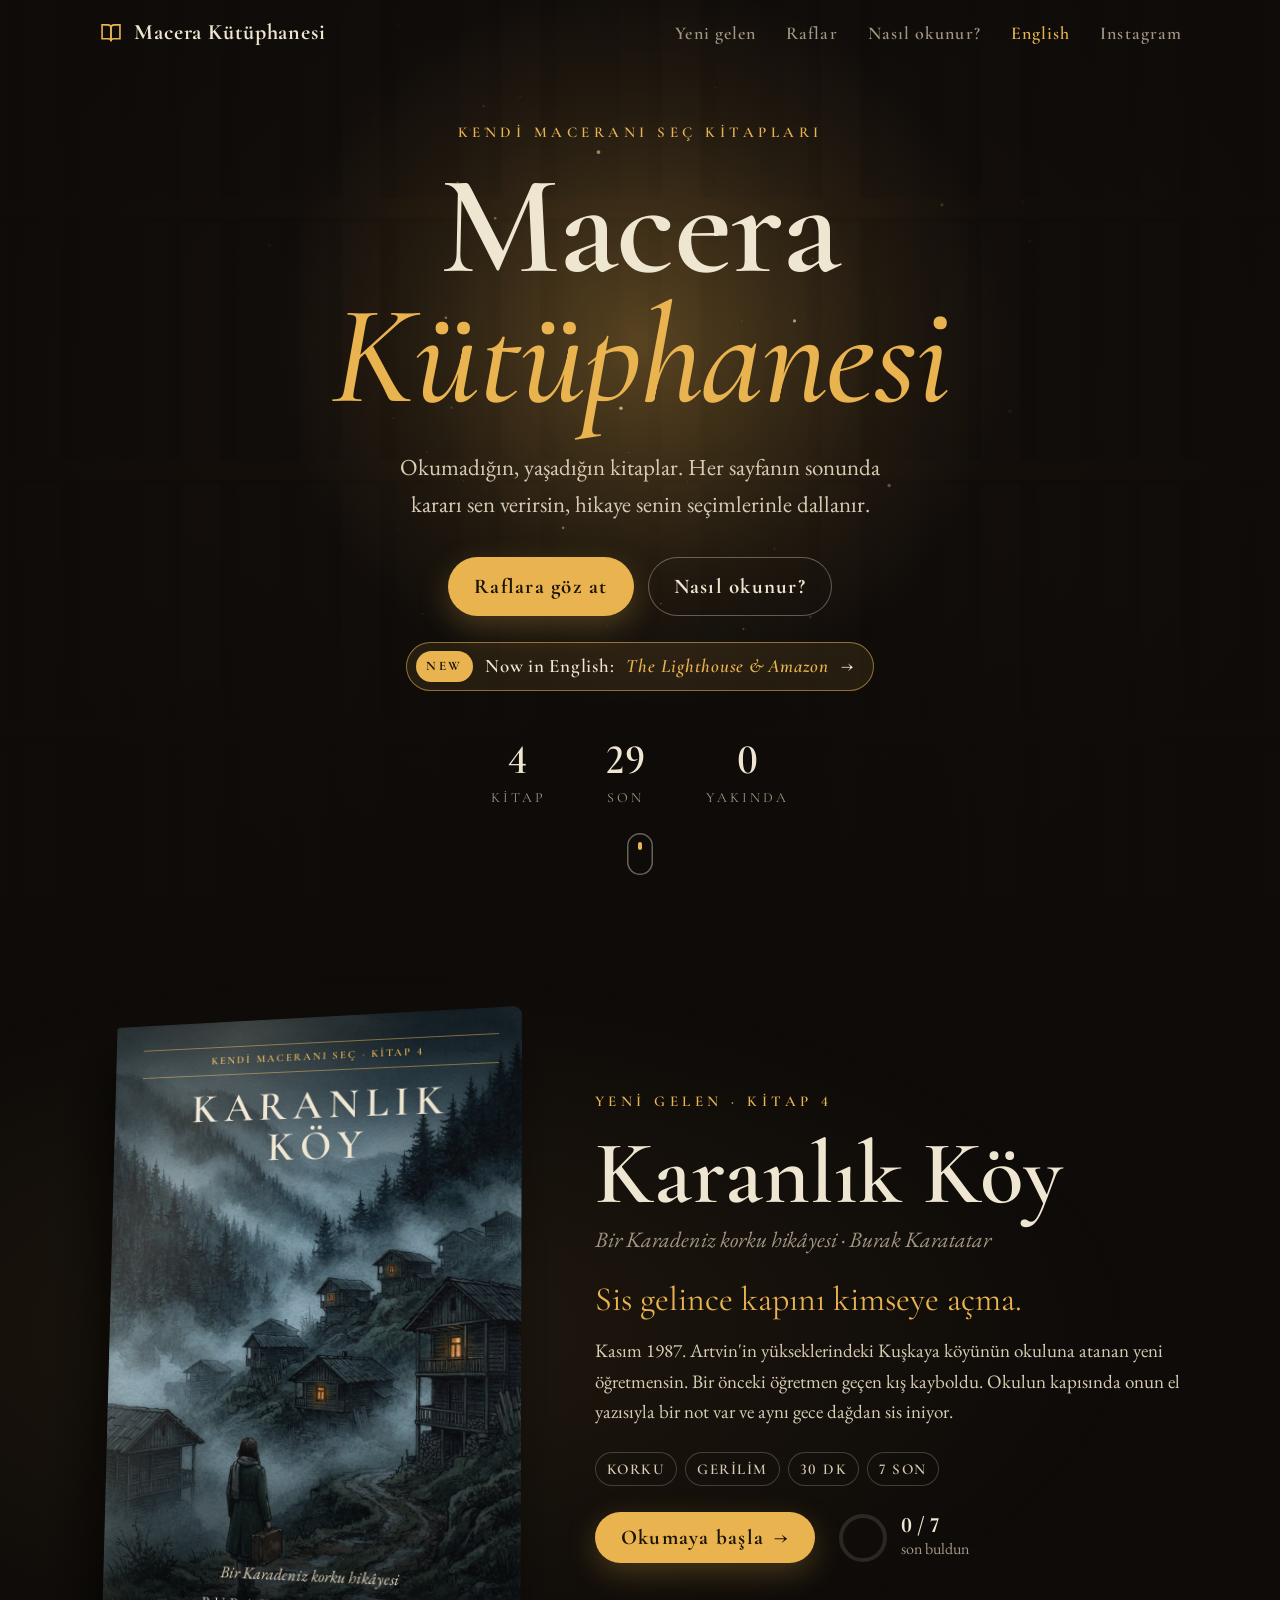
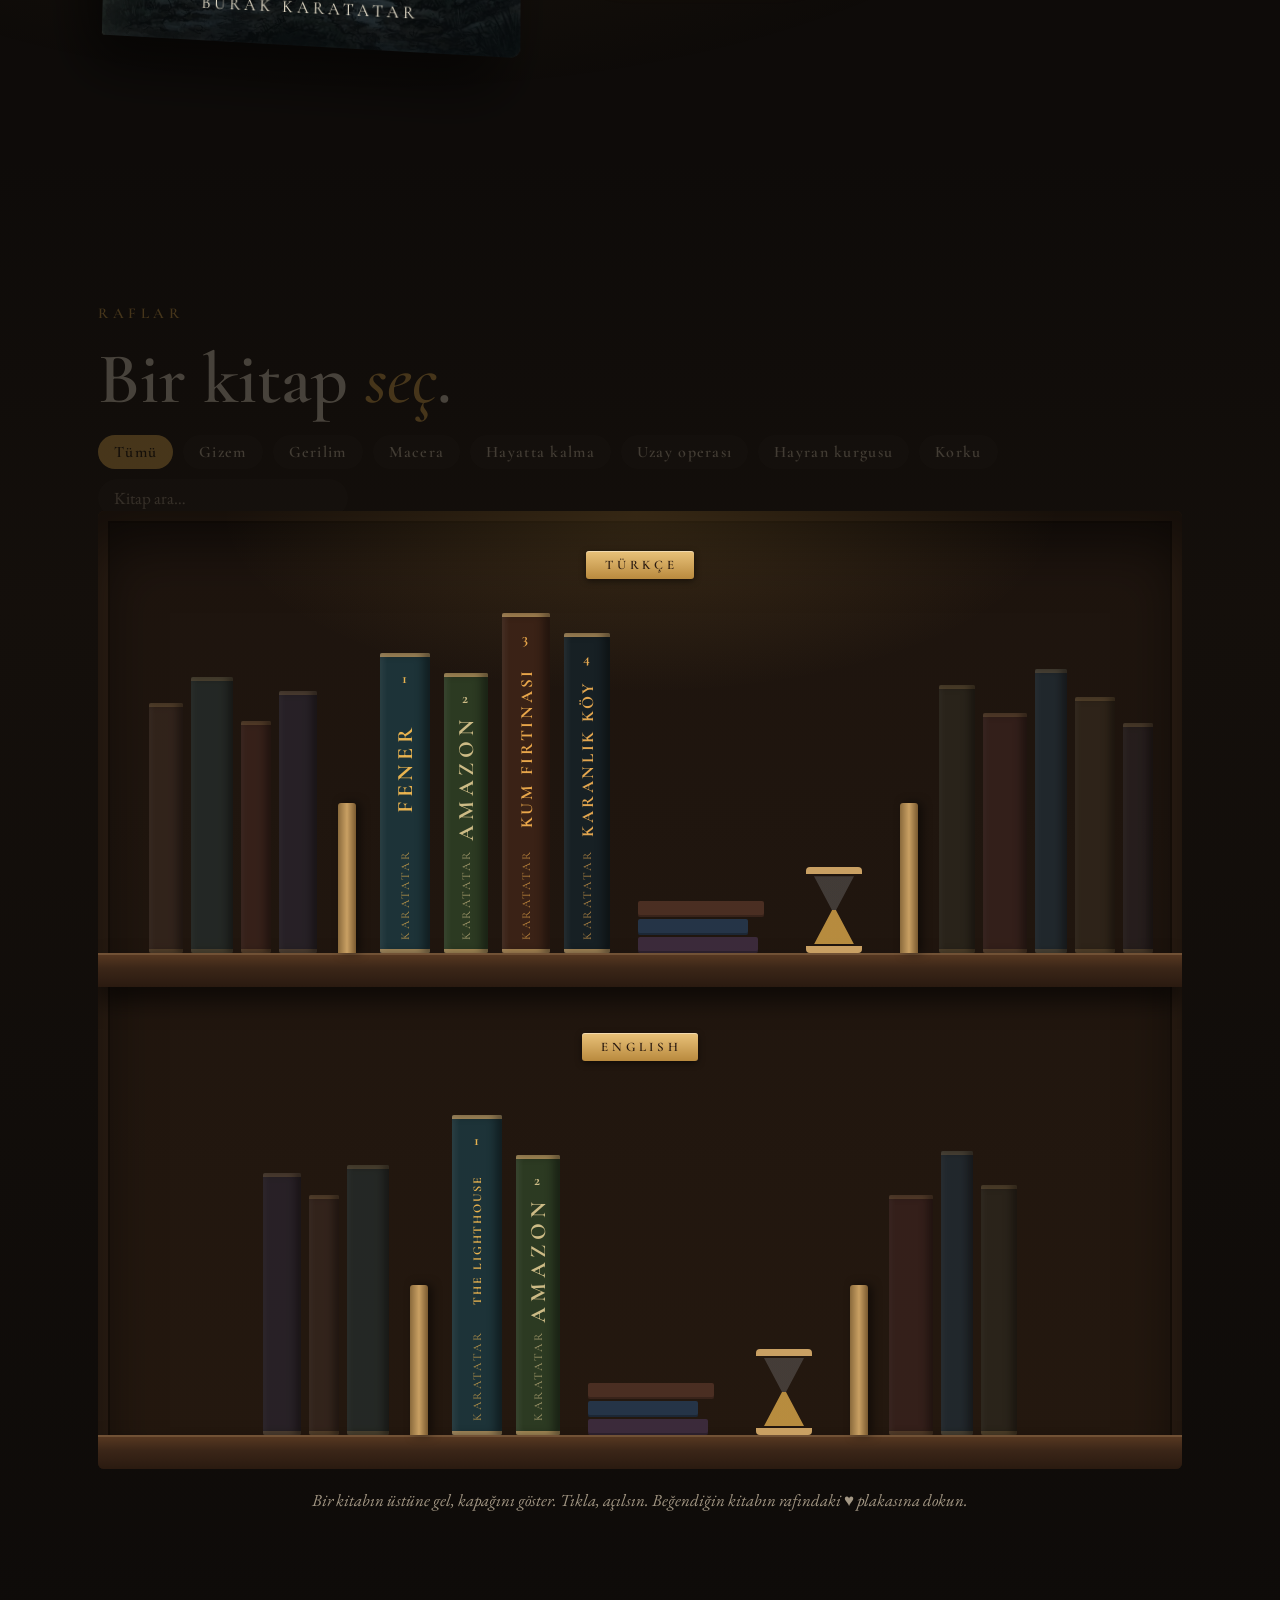
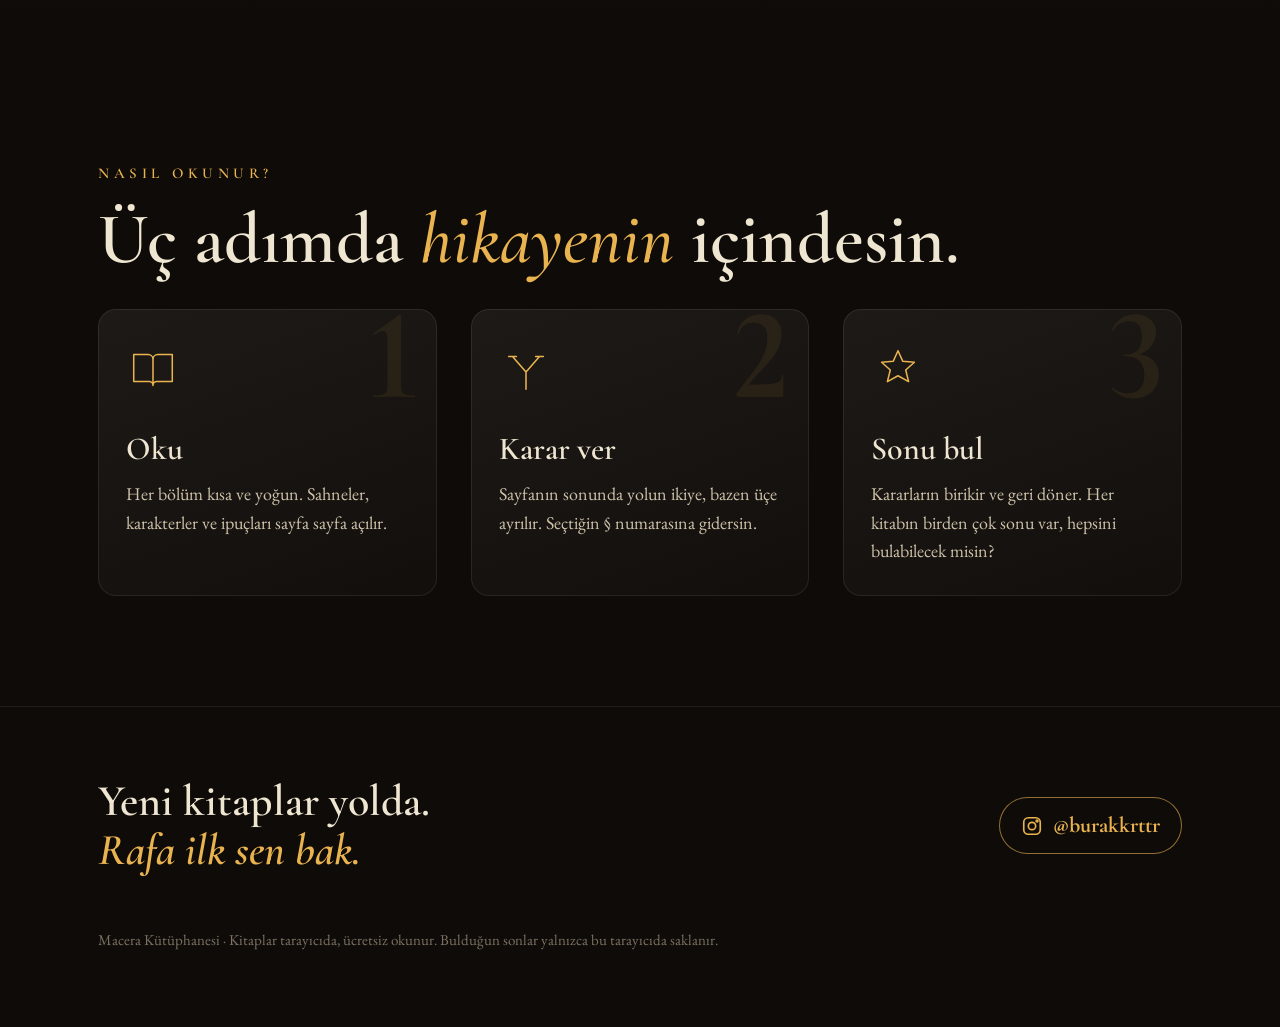
==== index.html @ 50ef6155 "Amazon İngilizce baskı rafta (amazon-en) Co-Authored-By: Claude Opus 5.5 <noreply@anthropic.com> Cla" ====
<!DOCTYPE html>
<html lang="tr">
<head>
<meta charset="utf-8">
<meta name="viewport" content="width=device-width, initial-scale=1">
<title>Macera Kütüphanesi</title>
<link rel="icon" href="favicon.svg" type="image/svg+xml">
<link rel="icon" href="favicon-32.png" sizes="32x32" type="image/png">
<link rel="apple-touch-icon" href="apple-touch-icon.png">
<meta name="description" content="Kendi Maceranı Seç kitapları: okumadığın, yaşadığın kitaplar. Her sayfada kararı sen verirsin.">
<meta property="og:title" content="Macera Kütüphanesi">
<meta property="og:description" content="Okumadığın, yaşadığın kitaplar. Her sayfada kararı sen verirsin.">
<meta property="og:image" content="kitaplar/fener/img/kapak.jpg">
<link rel="preconnect" href="https://fonts.googleapis.com">
<link rel="preconnect" href="https://fonts.gstatic.com" crossorigin>
<link href="https://fonts.googleapis.com/css2?family=Cormorant+Garamond:ital,wght@0,500;0,600;0,700;1,500&family=EB+Garamond:ital,wght@0,400;0,500;1,400&display=swap" rel="stylesheet">
<script src="katalog.js"></script>
<script src="begeni.js"></script>
<style>
/* Macera Kütüphanesi: gece, ahşap raflar, tek bir lamba ışığı.
   Düzen: tam ekran ışıklı giriş → yeni gelen vitrini → 3D kitap sırtlı raf → nasıl okunur → künye. */
:root {
  --night: #0e0b09;        /* oda */
  --wood: #3b2618;         /* raf ahşabı */
  --brass: #c9a063;        /* pirinç, ince ayrıntılar */
  --paper: #efe6d1;        /* kağıt, ana metin rengi */
  --lamp: #e9b34f;         /* lamba ışığı: tek vurgu */
  --mute: #a39784;         /* ikincil metin */
  --display: "Cormorant Garamond", "Iowan Old Style", Georgia, serif;
  --body: "EB Garamond", "Iowan Old Style", Georgia, serif;
  color-scheme: dark;
}
* { box-sizing: border-box; }
html { scroll-behavior: smooth; }
body { margin: 0; background: var(--night); color: var(--paper); font-family: var(--body); font-size: 19px; line-height: 1.6; overflow-x: hidden; font-variant-numeric: lining-nums; }
a { color: inherit; }
:focus-visible { outline: 2px solid var(--lamp); outline-offset: 4px; }
.wrap { max-width: 1180px; margin: 0 auto; padding: 0 clamp(18px, 4vw, 48px); }

/* üst menü */
.nav { position: fixed; top: 0; left: 0; right: 0; z-index: 20; transition: background .4s, backdrop-filter .4s; }
.nav.solid { background: rgba(14,11,9,0.78); backdrop-filter: blur(10px); }
.nav .wrap { display: flex; align-items: center; justify-content: space-between; height: 66px; gap: 16px; }
.logo { display: flex; align-items: center; gap: 10px; text-decoration: none; font-family: var(--display); font-weight: 700; font-size: 22px; letter-spacing: 0.04em; }
.logo svg { width: 26px; height: 26px; }
.nav ul { display: flex; gap: clamp(12px, 2.4vw, 30px); list-style: none; margin: 0; padding: 0; font-family: var(--display); font-weight: 600; font-size: 18px; letter-spacing: 0.06em; }
.nav ul a { text-decoration: none; color: var(--mute); transition: color .2s; }
.nav ul a:hover { color: var(--lamp); }

/* ---------- giriş: lamba ışığı ve toz ---------- */
.hero { position: relative; min-height: 100vh; display: grid; place-items: center; overflow: hidden; isolation: isolate; }
.hero .shelves {
  position: absolute; inset: -40px; z-index: -3; opacity: 0.55;
  background:
    repeating-linear-gradient(180deg, transparent 0 238px, #2a1a10 238px 258px, #160e08 258px 262px),
    repeating-linear-gradient(90deg, #1c1410 0 22px, #241912 22px 48px, #1a120d 48px 62px, #2b1d14 62px 100px, #181009 100px 118px, #20160f 118px 160px);
  filter: blur(1.2px);
}
.hero .light { position: absolute; inset: 0; z-index: -2; pointer-events: none;
  background: radial-gradient(520px circle at var(--lx, 50%) var(--ly, 40%), rgba(233,179,79,0.32), rgba(233,179,79,0.08) 45%, rgba(14,11,9,0) 70%),
              radial-gradient(ellipse at 50% 100%, rgba(14,11,9,1) 10%, rgba(14,11,9,0) 60%);
}
.hero .veil { position: absolute; inset: 0; z-index: -2; background: radial-gradient(ellipse at 50% 45%, rgba(14,11,9,0.2), rgba(14,11,9,0.92) 75%); }
#dust { position: absolute; inset: 0; z-index: -1; width: 100%; height: 100%; pointer-events: none; }
.hero-inner { text-align: center; padding: 120px 20px 90px; max-width: 900px; }
.kicker { font-family: var(--display); font-weight: 600; letter-spacing: 0.3em; text-transform: uppercase; font-size: 15px; color: var(--lamp); margin: 0 0 18px; }
.title { font-family: var(--display); font-weight: 600; font-size: clamp(58px, 11vw, 150px); line-height: 0.92; margin: 0; letter-spacing: -0.01em; text-wrap: balance; }
.title .ln { display: block; }
.title .ln:last-child { font-style: italic; font-weight: 500; color: var(--lamp); }
.title .ch { display: inline-block; animation: rise .9s cubic-bezier(.2,.7,.2,1) both; animation-delay: calc(var(--i) * 35ms + 150ms); }
@keyframes rise { from { opacity: 0; transform: translateY(0.5em) rotate(4deg); filter: blur(6px); } to { opacity: 1; transform: none; filter: none; } }
.lede { font-size: clamp(19px, 2vw, 23px); color: #d8ccb4; max-width: 34em; margin: 28px auto 0; text-wrap: balance; animation: fadeup 1s .9s both; }
.hero-cta { margin-top: 34px; display: flex; gap: 14px; justify-content: center; flex-wrap: wrap; animation: fadeup 1s 1.1s both; }
@keyframes fadeup { from { opacity: 0; transform: translateY(14px); } to { opacity: 1; transform: none; } }
.btn { display: inline-flex; align-items: center; gap: 10px; text-decoration: none; cursor: pointer; border: 0;
  font-family: var(--display); font-weight: 700; font-size: 21px; letter-spacing: 0.06em; padding: 13px 26px; border-radius: 999px;
  background: var(--lamp); color: #1c1407; box-shadow: 0 10px 30px rgba(233,179,79,0.25); transition: transform .2s, box-shadow .2s, background .2s; }
.btn:hover { transform: translateY(-2px); box-shadow: 0 16px 40px rgba(233,179,79,0.35); background: #f2c463; }
.btn.ghost { background: transparent; color: var(--paper); box-shadow: inset 0 0 0 1px rgba(239,230,209,0.35); }
.btn.ghost:hover { box-shadow: inset 0 0 0 1px var(--lamp); color: var(--lamp); }
.stats { display: flex; justify-content: center; gap: clamp(20px, 5vw, 60px); margin-top: 48px; animation: fadeup 1s 1.3s both; }
.stats div { font-family: var(--display); text-align: center; }
.stats b { display: block; font-size: 42px; font-weight: 600; line-height: 1; color: var(--paper); }
.stats span { font-size: 14px; letter-spacing: 0.22em; text-transform: uppercase; color: var(--mute); }
.cue { position: absolute; bottom: 26px; left: 50%; transform: translateX(-50%); width: 26px; height: 42px; border-radius: 14px; box-shadow: inset 0 0 0 1.5px rgba(239,230,209,0.4); }
.cue::after { content: ""; position: absolute; left: 50%; top: 9px; width: 4px; height: 8px; margin-left: -2px; border-radius: 2px; background: var(--lamp); animation: cue 1.8s infinite; }
@keyframes cue { 0% { transform: translateY(0); opacity: 1; } 70% { transform: translateY(14px); opacity: 0; } 100% { opacity: 0; } }

/* bölüm başlıkları */
section { position: relative; }
.sec-head { display: flex; align-items: end; justify-content: space-between; gap: 20px; flex-wrap: wrap; margin-bottom: 34px; }
.sec-head h2 { font-family: var(--display); font-weight: 600; font-size: clamp(40px, 6vw, 72px); line-height: 1; margin: 6px 0 0; }
.sec-head h2 em { color: var(--lamp); font-weight: 500; }
.reveal { transition: transform 1s cubic-bezier(.2,.7,.2,1), opacity 1s; }
.reveal.pre { transform: translateY(40px); opacity: 0.25; }

/* ---------- vitrin ---------- */
.featured { padding: 110px 0 120px; background: radial-gradient(ellipse at 30% 50%, rgba(233,179,79,0.08), transparent 60%); }
.feat { display: grid; grid-template-columns: minmax(260px, 420px) 1fr; gap: clamp(30px, 6vw, 80px); align-items: center; }
.tilt { perspective: 1200px; }
.tilt .cv { position: relative; aspect-ratio: 2 / 3; border-radius: 4px 10px 10px 4px; overflow: hidden; cursor: pointer;
  transform: rotateY(var(--ry, -12deg)) rotateX(var(--rx, 4deg)); transition: transform .5s cubic-bezier(.2,.7,.2,1);
  box-shadow: -18px 30px 60px rgba(0,0,0,0.65), inset 8px 0 0 rgba(0,0,0,0.3), inset 11px 0 0 rgba(255,255,255,0.06); }
.tilt .cv img { width: 100%; height: 100%; object-fit: cover; display: block; }
.tilt .cv .shine { position: absolute; inset: 0; background: linear-gradient(115deg, rgba(255,255,255,0) 30%, rgba(255,240,210,0.18) 48%, rgba(255,255,255,0) 62%); background-size: 250% 100%; background-position: var(--sx, 80%) 0; mix-blend-mode: screen; }
.cv-text { position: absolute; inset: 0; display: flex; flex-direction: column; justify-content: space-between; padding: 26px 22px 24px 30px; container-type: inline-size;
  background: linear-gradient(rgba(6,10,12,0.72) 0%, rgba(6,10,12,0) 36%, rgba(6,10,12,0) 64%, rgba(6,10,12,0.82) 100%); text-align: center; }
.cv-text .band { font-family: var(--display); font-weight: 600; text-transform: uppercase; letter-spacing: 0.18em; font-size: clamp(9px, 3cqi, 13px); color: var(--lamp); border-top: 1px solid rgba(233,179,79,0.5); border-bottom: 1px solid rgba(233,179,79,0.5); padding: 5px 0; white-space: nowrap; }
.cv-text .t { font-family: var(--display); font-weight: 600; font-size: clamp(40px, 19cqi, 84px); letter-spacing: 0.16em; padding-left: 0.16em; line-height: 1; margin-top: 14px; text-shadow: 0 2px 20px rgba(0,0,0,0.6); }
.cv-text .a { font-family: var(--display); letter-spacing: 0.24em; text-transform: uppercase; font-size: clamp(12px, 4.6cqi, 19px); white-space: nowrap; }
.cv-text .s { font-style: italic; font-size: clamp(13px, 4.4cqi, 18px); color: #e4d8bd; margin-bottom: 4px; }
.feat h3 { font-family: var(--display); font-weight: 600; font-size: clamp(52px, 7vw, 92px); line-height: 0.95; margin: 8px 0 6px; }
.feat .sub { font-style: italic; color: var(--mute); font-size: 22px; margin: 0 0 22px; }
.feat .slogan { font-family: var(--display); font-size: clamp(26px, 2.8vw, 34px); line-height: 1.2; color: var(--lamp); margin: 0 0 16px; text-wrap: balance; }
.feat .desc { color: #d8ccb4; max-width: 36em; margin: 0 0 24px; }
.chips { display: flex; flex-wrap: wrap; gap: 8px; margin-bottom: 26px; }
.chip { font-family: var(--display); font-weight: 600; font-size: 15px; letter-spacing: 0.1em; text-transform: uppercase; padding: 5px 12px; border-radius: 999px; box-shadow: inset 0 0 0 1px rgba(239,230,209,0.22); color: #d8ccb4; }
.feat-actions { display: flex; align-items: center; gap: 22px; flex-wrap: wrap; }
.ring { display: flex; align-items: center; gap: 12px; font-size: 16px; color: var(--mute); }
.ring svg { width: 52px; height: 52px; transform: rotate(-90deg); }
.ring circle { fill: none; stroke-width: 4; }
.ring .bg { stroke: rgba(239,230,209,0.12); }
.ring .fg { stroke: var(--lamp); stroke-linecap: round; transition: stroke-dashoffset 1.4s cubic-bezier(.2,.7,.2,1); }
.ring b { font-family: var(--display); font-size: 22px; color: var(--paper); display: block; line-height: 1; }

/* ---------- raf ---------- */
.library { padding: 100px 0 120px; background: linear-gradient(#0e0b09, #140f0b 30%, #0e0b09); }
.tools { display: flex; gap: 10px; flex-wrap: wrap; align-items: center; }
.filter { font-family: var(--display); font-weight: 600; font-size: 16px; letter-spacing: 0.08em; padding: 7px 16px; border-radius: 999px; border: 0; cursor: pointer;
  background: rgba(239,230,209,0.06); color: #d8ccb4; transition: background .2s, color .2s; }
.filter[aria-pressed="true"] { background: var(--lamp); color: #1c1407; }
.search { font-family: var(--body); font-size: 17px; padding: 8px 16px; border-radius: 999px; border: 0; background: rgba(239,230,209,0.06); color: var(--paper); min-width: 200px; }
.search::placeholder { color: var(--mute); }
.case { position: relative; border-radius: 6px; padding: 40px 30px 0; background: linear-gradient(180deg, #1d140e, #24180f); box-shadow: inset 0 30px 60px rgba(0,0,0,0.6), inset 0 0 0 10px #2f2015, inset 0 0 0 12px #1a110a; overflow-x: auto; overflow-y: hidden; }
.case::before { content: ""; position: absolute; inset: 0; pointer-events: none; background: radial-gradient(600px 260px at 50% 0%, rgba(233,179,79,0.14), transparent 70%); }
.row { display: flex; align-items: flex-end; justify-content: center; gap: 6px; min-height: 360px; padding: 0 20px; perspective: 1400px; position: relative; z-index: 1; width: max-content; min-width: 100%; }
.shelf-label { position: relative; z-index: 2; width: max-content; margin: 0 auto 14px; font-family: var(--display); font-weight: 600; font-size: 13px; letter-spacing: 0.3em; text-transform: uppercase; color: #2a1a10; background: linear-gradient(#e9c27a, #b98a3e); padding: 4px 16px 3px 19px; border-radius: 3px; box-shadow: 0 2px 6px rgba(0,0,0,0.5), inset 0 1px 0 rgba(255,255,255,0.4); }
#shelf-en { padding-top: 46px; scroll-margin-top: 90px; }
#nav-en { color: var(--lamp); }
.en-pill { display: inline-flex; align-items: center; gap: 12px; margin-top: 26px; padding: 9px 20px 9px 10px; border-radius: 40px; text-decoration: none;
  color: var(--paper); font-family: var(--display); font-weight: 600; font-size: 19px; letter-spacing: 0.04em;
  background: rgba(233,179,79,0.10); box-shadow: inset 0 0 0 1px rgba(233,179,79,0.55); transition: background .2s, transform .2s; }
.en-pill:hover { background: rgba(233,179,79,0.2); transform: translateY(-2px); }
.en-pill b { font-size: 13px; letter-spacing: 0.2em; background: var(--lamp); color: #1a1209; padding: 5px 10px; border-radius: 30px; }
.en-pill i { font-style: italic; color: var(--lamp); }
.plank { height: 34px; margin: 0 -30px; position: relative; z-index: 0; background: linear-gradient(#5a3a22, #3b2618 45%, #2a1a10); box-shadow: 0 14px 24px rgba(0,0,0,0.6), inset 0 2px 0 rgba(255,220,170,0.15); }
.bookend { width: 18px; height: 150px; align-self: flex-end; margin: 0 14px; border-radius: 3px 3px 0 0; background: linear-gradient(90deg, #8a6a3c, #c9a063 50%, #7a5a30); box-shadow: 4px 0 10px rgba(0,0,0,0.5); }
.deco { align-self: flex-end; margin: 0 18px; }
.deco.glass { width: 56px; height: 86px; position: relative; }
.deco.glass::before { content: ""; position: absolute; inset: 0; border-radius: 4px; background: linear-gradient(#c9a063 0 7px, transparent 7px calc(100% - 7px), #c9a063 calc(100% - 7px)); }
.deco.glass::after { content: ""; position: absolute; left: 8px; right: 8px; top: 9px; bottom: 9px; clip-path: polygon(0 0, 100% 0, 55% 50%, 100% 100%, 0 100%, 45% 50%); background: linear-gradient(rgba(220,230,240,0.18) 0 50%, rgba(233,179,79,0.75) 50%); animation: sand 6s linear infinite; }
@keyframes sand { to { filter: hue-rotate(10deg); } }
.deco.stack { display: flex; flex-direction: column-reverse; gap: 2px; }
.deco.stack i { display: block; height: 16px; border-radius: 2px; box-shadow: inset 0 -2px 0 rgba(0,0,0,0.25); }

.bk { position: relative; flex: none; cursor: pointer; transform-style: preserve-3d; transition: transform .6s cubic-bezier(.2,.7,.2,1); border: 0; padding: 0; background: none; margin: 0 4px; }
.bk .face { position: absolute; top: 0; left: 0; backface-visibility: hidden; }
.bk .spine { width: 100%; height: 100%; border-radius: 2px; display: flex; flex-direction: column; align-items: center; justify-content: space-between; padding: 16px 0 14px;
  box-shadow: inset 3px 0 6px rgba(255,255,255,0.08), inset -6px 0 10px rgba(0,0,0,0.45), inset 0 22px 0 -18px rgba(201,160,99,0.8), inset 0 -22px 0 -18px rgba(201,160,99,0.8); }
.bk .spine .st { writing-mode: vertical-rl; transform: rotate(180deg); font-family: var(--display); font-weight: 700; letter-spacing: 0.22em; text-transform: uppercase; font-size: 22px; white-space: nowrap; }
.bk .spine .sn { font-family: var(--display); font-weight: 700; font-size: 15px; letter-spacing: 0.1em; }
.bk .spine .sa { writing-mode: vertical-rl; transform: rotate(180deg); font-family: var(--display); font-size: 12px; letter-spacing: 0.2em; text-transform: uppercase; opacity: 0.75; }
.bk .cover { border-radius: 2px 6px 6px 2px; overflow: hidden; background-size: cover; background-position: center; }
.bk .pages { background: repeating-linear-gradient(90deg, #e9dfc7 0 1px, #cdbf9e 1px 2px); }
.bk:hover, .bk:focus-visible, .bk.peek { transform: translateZ(40px) translateY(-12px) rotateY(-70deg); outline: none; z-index: 5; }
.bk:focus-visible .spine { box-shadow: 0 0 0 3px var(--lamp); }
.bk .tag { position: absolute; left: 50%; bottom: calc(100% + 12px); transform: translateX(-50%) translateZ(1px); white-space: nowrap; font-family: var(--display); font-weight: 600; font-size: 15px; letter-spacing: 0.08em;
  padding: 4px 12px; border-radius: 999px; background: var(--lamp); color: #1c1407; opacity: 0; transition: opacity .3s; pointer-events: none; }

.bk.soon .spine::after { content: ""; position: absolute; left: -4px; right: -4px; top: 48%; height: 7px; background: linear-gradient(#b89a62, #8d7343); box-shadow: 0 2px 4px rgba(0,0,0,0.4); }
.bk.soon .cover { filter: grayscale(0.6) brightness(0.55); display: grid; place-items: center; }
.bk.soon .cover span { font-family: var(--display); font-weight: 700; font-size: 26px; letter-spacing: 0.2em; color: #e7dcc0; text-transform: uppercase; transform: rotate(-8deg); border: 2px solid #e7dcc0; padding: 6px 14px; }
.slot { position: relative; flex: none; display: flex; align-items: flex-end; }
.slot.hidden { display: none; }
.slot .tag { position: absolute; left: 50%; bottom: calc(100% + 14px); transform: translateX(-50%) translateY(6px); white-space: nowrap; font-family: var(--display); font-weight: 600; font-size: 15px; letter-spacing: 0.08em;
  padding: 4px 12px; border-radius: 999px; background: var(--lamp); color: #1c1407; opacity: 0; transition: opacity .3s, transform .3s; pointer-events: none; z-index: 6; }
.slot:has(.soon) .tag { background: #3a3a2c; color: #e7dcc0; }
.slot:hover .tag, .slot:has(.bk:focus-visible) .tag, .slot:has(.peek) .tag { opacity: 1; transform: translateX(-50%); }
.bk .cover .ct { position: absolute; left: 0; right: 0; top: 18px; text-align: center; font-family: var(--display); font-weight: 600; font-size: 34px; letter-spacing: 0.16em; padding-left: 0.16em; color: #f3e9d2; text-shadow: 0 2px 14px rgba(0,0,0,0.7); }
.slot .plate { position: absolute; left: 50%; top: calc(100% + 3px); transform: translateX(-50%); z-index: 3; }
.slot .plate .like { --c: #2a1a0e; gap: 6px; padding: 4px 10px 4px 8px; font-size: 15px; color: #2a1a0e; border-radius: 3px;
  background: linear-gradient(#e2c48a, #b98f50 60%, #9c7438); box-shadow: 0 2px 4px rgba(0,0,0,0.5), inset 0 1px 0 rgba(255,245,220,0.6); white-space: nowrap; }
.slot .plate .like:hover { box-shadow: 0 3px 8px rgba(0,0,0,0.55), inset 0 1px 0 rgba(255,245,220,0.6), 0 0 0 2px rgba(233,179,79,0.6); }
.slot .plate .like svg { width: 16px; height: 16px; stroke-width: 2.2; }
.slot .plate .like .l { display: none; }
.slot .plate .like.on { background: linear-gradient(#f0d49a, #c99a55 60%, #a97d3e); }
.slot .plate .like.on svg { fill: #8d2a1a; stroke: #8d2a1a; }
.slot .plate .like .burst { left: 16px; }
.old { flex: none; align-self: flex-end; border-radius: 2px; opacity: 0.7; margin: 0 1px;
  box-shadow: inset 3px 0 5px rgba(255,255,255,0.05), inset -5px 0 8px rgba(0,0,0,0.5), inset 0 26px 0 -22px rgba(201,160,99,0.35), inset 0 -26px 0 -22px rgba(201,160,99,0.35); }
.bk.wiggle { animation: wiggle .5s; }
@keyframes wiggle { 25% { transform: rotate(-3deg); } 75% { transform: rotate(3deg); } }
.shelf-note { color: var(--mute); font-style: italic; margin-top: 18px; text-align: center; font-size: 17px; }
.empty-msg { color: var(--mute); font-style: italic; align-self: center; padding: 0 30px; }

/* ---------- nasıl okunur ---------- */
.how { padding: 110px 0; }
.steps { display: grid; grid-template-columns: repeat(3, 1fr); gap: clamp(18px, 3vw, 34px); counter-reset: s; }
.step { position: relative; padding: 34px 28px 30px; border-radius: 18px; background: linear-gradient(160deg, rgba(239,230,209,0.07), rgba(239,230,209,0.02)); box-shadow: inset 0 0 0 1px rgba(239,230,209,0.09); overflow: hidden; }
.step::before { counter-increment: s; content: counter(s); position: absolute; right: 18px; top: -18px; font-family: var(--display); font-weight: 700; font-size: 130px; color: rgba(233,179,79,0.08); line-height: 1; }
.step svg { width: 54px; height: 54px; stroke: var(--lamp); fill: none; stroke-width: 1.6; stroke-linecap: round; stroke-linejoin: round; }
.step svg .draw { stroke-dasharray: 160; stroke-dashoffset: 160; transition: stroke-dashoffset 1.6s ease; }
.step.on svg .draw { stroke-dashoffset: 0; }
.step h3 { font-family: var(--display); font-weight: 600; font-size: 32px; margin: 16px 0 6px; }
.step p { margin: 0; color: #cfc3ab; font-size: 18px; }

/* ---------- künye ---------- */
footer { padding: 70px 0 60px; border-top: 1px solid rgba(239,230,209,0.08); }
footer .wrap { display: flex; justify-content: space-between; align-items: center; gap: 24px; flex-wrap: wrap; }
footer .big { font-family: var(--display); font-weight: 600; font-size: clamp(28px, 4vw, 44px); line-height: 1.1; margin: 0; }
footer .big em { color: var(--lamp); }
.ig { display: inline-flex; align-items: center; gap: 10px; text-decoration: none; font-family: var(--display); font-weight: 700; font-size: 22px; padding: 11px 22px; border-radius: 999px; box-shadow: inset 0 0 0 1px rgba(233,179,79,0.6); color: var(--lamp); transition: background .2s, color .2s; }
.ig:hover { background: var(--lamp); color: #1c1407; }
.ig svg { width: 22px; height: 22px; }
.fine { width: 100%; color: #7d7262; font-size: 15px; margin-top: 30px; }

/* ---------- kitap açılış animasyonu ---------- */
.opener { position: fixed; inset: 0; z-index: 50; pointer-events: none; }
.opener .dim { position: absolute; inset: 0; background: #0e0b09; opacity: 0; }
.opener .bkx { position: absolute; transform-style: preserve-3d; perspective: 1600px; }
.opener .pg { position: absolute; inset: 0; background: #efe6d1; border-radius: 2px 6px 6px 2px; box-shadow: 0 30px 80px rgba(0,0,0,0.6);
  background-image: linear-gradient(90deg, rgba(70,50,20,0.25), rgba(70,50,20,0) 18%); }
.opener .cvx { position: absolute; inset: 0; transform-origin: left center; background-size: cover; background-position: center; border-radius: 2px 6px 6px 2px; backface-visibility: hidden; }
.opener .flash { position: absolute; inset: 0; background: #efe6d1; opacity: 0; }

@media (max-width: 860px) {
  .nav ul li:not(.keep) { display: none; }
  .en-pill { font-size: 16px; white-space: nowrap; gap: 8px; padding-right: 14px; }
  .nav ul { font-size: 15px; gap: 14px; }
  .nav .logo { white-space: nowrap; }
  .feat { grid-template-columns: 1fr; }
  .tilt { max-width: 320px; margin: 0 auto; }
  .steps { grid-template-columns: 1fr; }
  .case { padding: 30px 16px 0; }
  .row { min-height: 330px; }
  .bk:hover { transform: none; }
  .old, .deco { display: none; }
  .row { padding: 0 6px; }
  .bk.peek { transform: translateZ(30px) translateY(-10px) rotateY(-70deg); }
}
@media (max-width: 420px) {
  .nav .logo { font-size: 16px; }
  .en-pill { font-size: 15px; }
}
@media (prefers-reduced-motion: reduce) {
  *, *::before, *::after { animation: none !important; transition: none !important; }
  .reveal.pre { transform: none; opacity: 1; }
  html { scroll-behavior: auto; }
}
</style>
</head>
<body>
<nav class="nav" id="nav" aria-label="Ana menü">
  <div class="wrap">
    <a class="logo" href="#ust" aria-label="Macera Kütüphanesi, başa dön">
      <svg viewBox="0 0 32 32" aria-hidden="true"><path d="M5 6h7a4 4 0 0 1 4 4v16a3 3 0 0 0-3-3H5z" fill="none" stroke="#e9b34f" stroke-width="2"/><path d="M27 6h-7a4 4 0 0 0-4 4v16a3 3 0 0 1 3-3h8z" fill="none" stroke="#e9b34f" stroke-width="2"/></svg>
      Macera Kütüphanesi
    </a>
    <ul>
      <li><a href="#vitrin">Yeni gelen</a></li>
      <li><a href="#raf">Raflar</a></li>
      <li><a href="#nasil">Nasıl okunur?</a></li>
      <li class="keep" id="nav-en-li" hidden><a id="nav-en" href="#shelf-en" lang="en">English</a></li>
      <li class="keep"><a id="nav-ig" href="#" target="_blank" rel="noopener">Instagram</a></li>
    </ul>
  </div>
</nav>

<header class="hero" id="ust">
  <div class="shelves" aria-hidden="true"></div>
  <div class="veil" aria-hidden="true"></div>
  <div class="light" id="light" aria-hidden="true"></div>
  <canvas id="dust" aria-hidden="true"></canvas>
  <div class="hero-inner">
    <p class="kicker">Kendi Maceranı Seç kitapları</p>
    <h1 class="title" id="title" aria-label="Macera Kütüphanesi"><span class="ln">Macera</span><span class="ln">Kütüphanesi</span></h1>
    <p class="lede">Okumadığın, yaşadığın kitaplar. Her sayfanın sonunda kararı sen verirsin, hikaye senin seçimlerinle dallanır.</p>
    <div class="hero-cta">
      <a class="btn" href="#raf">Raflara göz at</a>
      <a class="btn ghost" href="#nasil">Nasıl okunur?</a>
    </div>
    <a class="en-pill" id="en-pill" href="#shelf-en" lang="en" hidden></a>
    <div class="stats" id="stats"></div>
  </div>
  <div class="cue" aria-hidden="true"></div>
</header>

<section class="featured" id="vitrin">
  <div class="wrap feat reveal" id="feat"></div>
</section>

<section class="library" id="raf">
  <div class="wrap">
    <div class="sec-head reveal">
      <div><p class="kicker">Raflar</p><h2>Bir kitap <em>seç</em>.</h2></div>
      <div class="tools" role="group" aria-label="Kitapları süz">
        <div id="filters" class="tools"></div>
        <label class="sr" for="q" style="position:absolute;left:-9999px">Kitap ara</label>
        <input class="search" id="q" type="search" placeholder="Kitap ara…" autocomplete="off">
      </div>
    </div>
    <div class="case reveal">
      <div class="shelf-label" id="lbl-tr" hidden>Türkçe</div>
      <div class="row" id="row"></div>
      <div class="plank"></div>
      <div id="shelf-en" hidden>
        <div class="shelf-label" lang="en">English</div>
        <div class="row" id="row-en"></div>
        <div class="plank"></div>
      </div>
    </div>
    <p class="shelf-note" id="shelf-note">Bir kitabın üstüne gel, kapağını göster. Tıkla, açılsın. Beğendiğin kitabın rafındaki ♥ plakasına dokun.</p>
  </div>
</section>

<section class="how" id="nasil">
  <div class="wrap">
    <div class="sec-head reveal"><div><p class="kicker">Nasıl okunur?</p><h2>Üç adımda <em>hikayenin</em> içindesin.</h2></div></div>
    <div class="steps">
      <div class="step reveal">
        <svg viewBox="0 0 56 56" aria-hidden="true"><path class="draw" d="M8 12h15a5 5 0 0 1 5 5v27a4 4 0 0 0-4-4H8zM48 12H33a5 5 0 0 0-5 5v27a4 4 0 0 1 4-4h16z"/></svg>
        <h3>Oku</h3><p>Her bölüm kısa ve yoğun. Sahneler, karakterler ve ipuçları sayfa sayfa açılır.</p>
      </div>
      <div class="step reveal">
        <svg viewBox="0 0 56 56" aria-hidden="true"><path class="draw" d="M28 48V30M28 30L14 14M28 30l14-16M10 14h8M38 14h8"/></svg>
        <h3>Karar ver</h3><p>Sayfanın sonunda yolun ikiye, bazen üçe ayrılır. Seçtiğin § numarasına gidersin.</p>
      </div>
      <div class="step reveal">
        <svg viewBox="0 0 56 56" aria-hidden="true"><path class="draw" d="M28 8l5 11 12 1-9 8 3 12-11-6-11 6 3-12-9-8 12-1z"/></svg>
        <h3>Sonu bul</h3><p>Kararların birikir ve geri döner. Her kitabın birden çok sonu var, hepsini bulabilecek misin?</p>
      </div>
    </div>
  </div>
</section>

<footer>
  <div class="wrap">
    <p class="big">Yeni kitaplar yolda.<br><em>Rafa ilk sen bak.</em></p>
    <a class="ig" id="ig" href="#" target="_blank" rel="noopener">
      <svg viewBox="0 0 24 24" fill="none" stroke="currentColor" stroke-width="1.8" aria-hidden="true"><rect x="3" y="3" width="18" height="18" rx="5"/><circle cx="12" cy="12" r="4"/><circle cx="17.5" cy="6.5" r="1" fill="currentColor"/></svg>
      <span id="ig-name"></span>
    </a>
    <p class="fine">Macera Kütüphanesi · Kitaplar tarayıcıda, ücretsiz okunur. Bulduğun sonlar yalnızca bu tarayıcıda saklanır.</p>
  </div>
</footer>

<div class="opener" id="opener" aria-hidden="true"></div>

<script>
(() => {
  const K = window.KATALOG;
  const books = K.kitaplar;
  const live = books.filter((b) => b.durum === "yayinda");
  const reduce = matchMedia("(prefers-reduced-motion: reduce)").matches;
  const $ = (s) => document.querySelector(s);
  const esc = (t) => String(t ?? "").replace(/&/g, "&amp;").replace(/</g, "&lt;").replace(/>/g, "&gt;").replace(/"/g, "&quot;");
  const found = (b) => { try { return JSON.parse(localStorage.getItem(b.sonAnahtari) || "[]").length; } catch (e) { return 0; } };

  /* bağlantılar */
  $("#ig").href = $("#nav-ig").href = K.kutuphane.instagram;
  $("#ig-name").textContent = "@" + K.kutuphane.instagramKullanici;

  /* başlık harfleri */
  let i = 0;
  document.querySelectorAll("#title .ln").forEach((ln) => {
    const t = ln.textContent; ln.textContent = "";
    [...t].forEach((c) => { const s = document.createElement("span"); s.className = "ch"; s.style.setProperty("--i", i++); s.textContent = c; s.setAttribute("aria-hidden", "true"); ln.appendChild(s); });
  });

  /* sayılar */
  /* sayılar: İngilizce baskılar ayrı kitap sayılmaz (aynı hikâyeler) */
  const trBooks = books.filter((b) => !b.dil || b.dil === "tr"), trLive = trBooks.filter((b) => b.durum === "yayinda");
  const endings = trLive.reduce((n, b) => n + (b.sonSayisi || 0), 0);
  const soon = trBooks.length - trLive.length;
  $("#stats").innerHTML = `<div><b>${trLive.length}</b><span>Kitap</span></div><div><b>${endings}</b><span>Son</span></div><div id="stat-likes" hidden><b>0</b><span>Beğeni</span></div><div><b>${soon}</b><span>Yakında</span></div>`;
  const likeTotals = {};

  /* vitrin: en yeni yayındaki kitap */
  const F = [...live].filter((b) => !b.dil || b.dil === "tr").sort((a, b) => (b.eklenme || "").localeCompare(a.eklenme || "") || (b.kitapNo || 0) - (a.kitapNo || 0))[0];
  if (F) {
    const got = found(F), total = F.sonSayisi || 0, C = 2 * Math.PI * 22;
    $("#feat").innerHTML = `
      <div class="tilt"><div class="cv" id="feat-cv" role="link" tabindex="0" aria-label="${esc(F.baslik)} kitabını aç">
        <img src="${esc(F.kapak)}" alt="">
        <div class="cv-text"><div><div class="band">${esc(F.seri)} · Kitap ${F.kitapNo}</div><div class="t" style="font-size:clamp(28px, ${Math.min(19, 85 / (Math.max(...F.baslik.split(/\s+/).map((w) => w.length)) * 0.92)).toFixed(1)}cqi, 84px)">${esc(F.baslik.toLocaleUpperCase("tr"))}</div></div>
          <div><div class="s">${esc(F.altBaslik)}</div><div class="a">${esc(F.yazar)}</div></div></div>
        <div class="shine"></div></div></div>
      <div>
        <p class="kicker">Yeni gelen · Kitap ${F.kitapNo}</p>
        <h3>${esc(F.baslik)}</h3>
        <p class="sub">${esc(F.altBaslik)} · ${esc(F.yazar)}</p>
        <p class="slogan">${esc(F.slogan)}</p>
        <p class="desc">${esc(F.tanitim)}</p>
        <div class="chips">${F.tur.map((t) => `<span class="chip">${esc(t)}</span>`).join("")}<span class="chip">${esc(F.okumaSuresi)}</span><span class="chip">${total} son</span></div>
        <div class="feat-actions">
          <button class="btn" id="feat-go" type="button">${got ? "Yeniden oku" : "Okumaya başla"} <span aria-hidden="true">→</span></button>
          <div class="ring" title="Bu tarayıcıda bulduğun sonlar">
            <svg viewBox="0 0 52 52" aria-hidden="true"><circle class="bg" cx="26" cy="26" r="22"/><circle class="fg" id="ringfg" cx="26" cy="26" r="22" stroke-dasharray="${C}" stroke-dashoffset="${C}"/></svg>
            <div><b>${got} / ${total}</b>son buldun</div>
          </div>
        </div>
      </div>`;
    const ring = $("#ringfg");
    setTimeout(() => { ring.style.strokeDashoffset = C * (1 - (total ? got / total : 0)); }, 400);
    const cv = $("#feat-cv");
    cv.addEventListener("pointermove", (e) => {
      const r = cv.getBoundingClientRect(), x = (e.clientX - r.left) / r.width - 0.5, y = (e.clientY - r.top) / r.height - 0.5;
      cv.style.setProperty("--ry", (x * 22) + "deg"); cv.style.setProperty("--rx", (-y * 16) + "deg"); cv.style.setProperty("--sx", (100 - (x + 0.5) * 100) + "%");
    });
    cv.addEventListener("pointerleave", () => { cv.style.removeProperty("--ry"); cv.style.removeProperty("--rx"); cv.style.removeProperty("--sx"); });
    const open = () => openBook(F, cv);
    cv.addEventListener("click", open);
    cv.addEventListener("keydown", (e) => { if (e.key === "Enter" || e.key === " ") { e.preventDefault(); open(); } });
    $("#feat-go").addEventListener("click", open);
  }

  /* raflar: üstte Türkçe, altta İngilizce (katalogda "dil": "en") */
  const deco = (html) => { const d = document.createElement("div"); d.innerHTML = html; return d.firstElementChild; };
  const dilOf = (b) => b.dil || "tr";
  const kaynakOf = (b) => books.find((x) => x.id === b.kaynak) || b;
  const enBooks = books.filter((b) => dilOf(b) === "en");
  if (enBooks.length) {
    $("#shelf-en").hidden = false; $("#lbl-tr").hidden = false; $("#nav-en-li").hidden = false;
    const enLive = enBooks.filter((b) => b.durum === "yayinda");
    if (enLive.length) {
      const pill = $("#en-pill"); pill.hidden = false;
      pill.innerHTML = `<b>NEW</b>Now in English: <i>${enLive.length <= 2 ? enLive.map((b) => esc(b.baslik)).join(" & ") : enLive.length + " books"}</i> →`;
    }
  }
  const shelves = [[$("#row"), books.filter((b) => dilOf(b) === "tr")], [$("#row-en"), enBooks]];
  shelves.forEach(([row, list], si) => {
  const oldies = (l) => l.forEach(([w, h, c]) => row.appendChild(deco(`<div class="old" aria-hidden="true" style="width:${w}px;height:${h}px;background:${c}"></div>`)));
  oldies(si ? [[38, 262, "#2b2631"], [30, 240, "#3a2a22"], [42, 270, "#26302f"]] : [[34, 250, "#3a2a22"], [42, 276, "#26302f"], [30, 232, "#40261f"], [38, 262, "#2b2631"]]);
  row.appendChild(deco('<div class="bookend" aria-hidden="true"></div>'));
  list.forEach((b) => {
    const en = dilOf(b) === "en";
    const s = b.sirt || {}, H = s.yukseklik || 290, T = s.kalinlik || 46, D = Math.round(H * 0.68);
    const slot = document.createElement("div"); slot.className = "slot";
    const el = document.createElement("button");
    el.type = "button";
    el.className = "bk" + (b.durum === "yakinda" ? " soon" : "");
    el.dataset.id = b.id;
    if (en) el.lang = "en";
    el.dataset.tags = (kaynakOf(b).tur || []).join("|");
    el.dataset.text = [b.baslik, b.altBaslik, b.yazar, ...(b.tur || [])].join(" ").toLocaleLowerCase("tr");
    el.style.width = T + "px"; el.style.height = H + "px";
    el.setAttribute("aria-label", b.durum === "yakinda" ? (en ? `${b.baslik}: coming soon` : `${b.baslik}: ${b.cikis ? b.cikis + " rafta" : "yakında"}`) : (en ? `Open ${b.baslik}` : `${b.baslik} kitabını aç`));
    const coverBg = b.kapak ? `background-image:url('${esc(b.kapak)}')` : `background:${s.renk}`;
    el.innerHTML = `
      <span class="face spine" style="background:${s.renk};color:${s.yazi}">
        <span class="sn">${b.kitapNo}</span><span class="st"${s.yaziBoyu ? ` style="font-size:${s.yaziBoyu}px;letter-spacing:0.16em"` : ""}>${esc(b.baslik)}</span><span class="sa">${esc(b.yazar.split(" ").pop())}</span></span>
      <span class="face cover" style="${coverBg};width:${D}px;height:${H}px;left:${T}px;transform-origin:left center;transform:rotateY(90deg)">${b.durum === "yakinda" ? `<span>${esc(b.cikis || (en ? "Soon" : "Yakında"))}</span>` : `<span class="ct">${esc(b.baslik.toLocaleUpperCase(dilOf(b)))}</span>`}</span>
      <span class="face pages" style="width:${T - 4}px;height:${D - 4}px;left:2px;top:${-D + 4}px;transform-origin:bottom center;transform:rotateX(90deg)"></span>`;
    el.addEventListener("click", () => {
      if (b.durum === "yakinda") { el.classList.remove("wiggle"); void el.offsetWidth; el.classList.add("wiggle"); $("#shelf-note").textContent = `${b.baslik} ${b.cikis || "yakında"} rafta: “${b.slogan}”`; return; }
      if (matchMedia("(hover: none)").matches && !el.classList.contains("peek")) { document.querySelectorAll(".row .peek").forEach((x) => x.classList.remove("peek")); el.classList.add("peek"); $("#shelf-note").textContent = "Açmak için bir kez daha dokun."; return; }
      openBook(b, el.querySelector(".cover"));
    });
    if (en) slot.lang = "en";
    slot.innerHTML = `<span class="tag">${b.durum === "yakinda" ? esc(b.cikis || (en ? "Coming soon" : "Yakında")) : (en ? `${found(b)} / ${b.sonSayisi} endings found` : `${found(b)} / ${b.sonSayisi} son buldun`)}</span>`;
    if (b.durum !== "yakinda" && window.Begeni) {
      const plate = document.createElement("span"); plate.className = "plate"; slot.appendChild(plate);
      Begeni.mount(plate, b.id, { onCount: (n) => setTagLikes(b.id, n) });
    }
    slot.appendChild(el);
    row.appendChild(slot);
  });
  row.appendChild(deco('<div class="deco stack" aria-hidden="true"><i style="width:120px;background:#3b2a3a"></i><i style="width:110px;background:#253447"></i><i style="width:126px;background:#4a2e22"></i></div>'));
  row.appendChild(deco('<div class="deco glass" aria-hidden="true"></div>'));
  row.appendChild(deco('<div class="bookend" aria-hidden="true"></div>'));
  oldies(si ? [[44, 240, "#3c2420"], [32, 284, "#22303a"], [36, 250, "#2e2a20"]] : [[36, 268, "#2e2a20"], [44, 240, "#3c2420"], [32, 284, "#22303a"], [40, 256, "#352a1e"], [30, 230, "#2a2224"]]);
  });

  function setTagLikes(id, n) {
    likeTotals[id] = n; const sum = Object.values(likeTotals).reduce((a, c) => a + c, 0);
    const el = $("#stat-likes"); if (el) { el.hidden = false; el.querySelector("b").textContent = sum.toLocaleString("tr-TR"); }
  }

  /* filtreler ve arama */
  const tags = ["Tümü", ...new Set(books.filter((b) => !b.dil || b.dil === "tr").flatMap((b) => b.tur || []))];
  let active = "Tümü";
  const fbox = $("#filters");
  tags.forEach((t) => {
    const b = document.createElement("button"); b.type = "button"; b.className = "filter"; b.textContent = t; b.setAttribute("aria-pressed", t === active);
    b.addEventListener("click", () => { active = t; fbox.querySelectorAll(".filter").forEach((x) => x.setAttribute("aria-pressed", x === b)); apply(); });
    fbox.appendChild(b);
  });
  const apply = () => {
    const q = $("#q").value.trim().toLocaleLowerCase("tr");
    let shown = 0;
    document.querySelectorAll(".row .bk").forEach((el) => {
      const ok = (active === "Tümü" || el.dataset.tags.split("|").includes(active)) && (!q || el.dataset.text.includes(q));
      el.parentElement.classList.toggle("hidden", !ok); if (ok) shown++;
    });
    $("#shelf-note").textContent = shown ? "Bir kitabın üstüne gel, kapağını göster. Tıkla, açılsın. Beğendiğin kitabın rafındaki ♥ plakasına dokun." : "Bu aramaya uyan bir kitap yok. Başka bir kelime dene.";
  };
  $("#q").addEventListener("input", apply);

  /* kitap açılışı: kapak ekranın ortasına uçar, açılır, sayfaya geçilir */
  function openBook(b, fromEl) {
    const url = b.adres + "#oku";
    if (reduce || !fromEl.animate) { location.href = url; return; }
    const r = fromEl.getBoundingClientRect();
    const W = Math.min(innerWidth * 0.7, innerHeight * 0.62, 420), Hh = W * 1.5;
    const tx = innerWidth / 2 - W / 2, ty = innerHeight / 2 - Hh / 2;
    const op = $("#opener");
    op.innerHTML = `<div class="dim"></div><div class="bkx" style="left:${tx}px;top:${ty}px;width:${W}px;height:${Hh}px"><div class="pg"></div><div class="cvx" style="background-image:url('${b.kapak}')"></div></div><div class="flash"></div>`;
    const bkx = op.querySelector(".bkx"), cvx = op.querySelector(".cvx");
    const sx = r.width / W, sy = r.height / Hh;
    op.querySelector(".dim").animate([{ opacity: 0 }, { opacity: 0.92 }], { duration: 500, fill: "forwards" });
    bkx.animate([{ transform: `translate(${r.left - tx}px, ${r.top - ty}px) scale(${sx}, ${sy})`, transformOrigin: "0 0" }, { transform: "none", transformOrigin: "0 0" }],
      { duration: 650, easing: "cubic-bezier(.2,.7,.2,1)", fill: "forwards" }).finished
      .then(() => cvx.animate([{ transform: "perspective(2800px) rotateY(0)" }, { transform: "perspective(2800px) rotateY(-165deg)" }], { duration: 700, easing: "cubic-bezier(.5,0,.3,1)", fill: "forwards" }).finished)
      .then(() => op.querySelector(".flash").animate([{ opacity: 0 }, { opacity: 1 }], { duration: 260, fill: "forwards" }).finished)
      .then(() => { location.href = url; });
  }
  addEventListener("pageshow", (e) => { if (e.persisted) $("#opener").innerHTML = ""; });

  /* kaydırınca beliren bölümler ve menü */
  const io = new IntersectionObserver((es) => es.forEach((e) => { if (e.isIntersecting) { e.target.classList.remove("pre"); e.target.classList.add("on"); io.unobserve(e.target); } }), { threshold: 0.15 });
  document.querySelectorAll(".reveal").forEach((el) => {
    const r = el.getBoundingClientRect();
    if (!reduce && r.top > innerHeight) el.classList.add("pre");
    else el.classList.add("on");
    io.observe(el);
  });
  const nav = $("#nav");
  addEventListener("scroll", () => nav.classList.toggle("solid", scrollY > 40), { passive: true });

  /* giriş: imleci izleyen lamba ışığı ve toz zerrecikleri */
  const hero = $(".hero"), light = $("#light");
  let lx = 0.5, ly = 0.38, tx = 0.5, ty = 0.38;
  hero.addEventListener("pointermove", (e) => { const r = hero.getBoundingClientRect(); tx = (e.clientX - r.left) / r.width; ty = (e.clientY - r.top) / r.height; });
  const cvs = $("#dust"), ctx = cvs.getContext("2d");
  let W = 0, H = 0, motes = [];
  const size = () => {
    const d = Math.min(2, devicePixelRatio || 1); W = cvs.clientWidth; H = cvs.clientHeight;
    cvs.width = W * d; cvs.height = H * d; ctx.setTransform(d, 0, 0, d, 0, 0);
    motes = Array.from({ length: Math.round(W * H / 9000) }, () => ({ x: Math.random() * W, y: Math.random() * H, r: Math.random() * 1.6 + 0.3, vx: (Math.random() - 0.5) * 0.15, vy: -Math.random() * 0.25 - 0.05, p: Math.random() * 6.28 }));
  };
  addEventListener("resize", size); size();
  let t0 = 0;
  const tick = (t) => {
    const time = t / 1000;
    if (matchMedia("(hover: none)").matches) { tx = 0.5 + Math.sin(time * 0.3) * 0.22; ty = 0.38 + Math.cos(time * 0.23) * 0.1; }
    lx += (tx - lx) * 0.06; ly += (ty - ly) * 0.06;
    light.style.setProperty("--lx", (lx * 100) + "%"); light.style.setProperty("--ly", (ly * 100) + "%");
    ctx.clearRect(0, 0, W, H);
    const cx = lx * W, cy = ly * H;
    motes.forEach((m) => {
      m.x += m.vx + Math.sin(time + m.p) * 0.08; m.y += m.vy;
      if (m.y < -5) { m.y = H + 5; m.x = Math.random() * W; }
      const d = Math.hypot(m.x - cx, m.y - cy), a = Math.max(0, 1 - d / 420) * (0.55 + 0.45 * Math.sin(time * 2 + m.p));
      if (a <= 0.02) return;
      ctx.fillStyle = `rgba(255,222,160,${a})`; ctx.beginPath(); ctx.arc(m.x, m.y, m.r, 0, 6.28); ctx.fill();
    });
    if (!reduce) requestAnimationFrame(tick);
  };
  if (reduce) tick(0); else requestAnimationFrame(tick);
})();
</script>
</body>
</html>
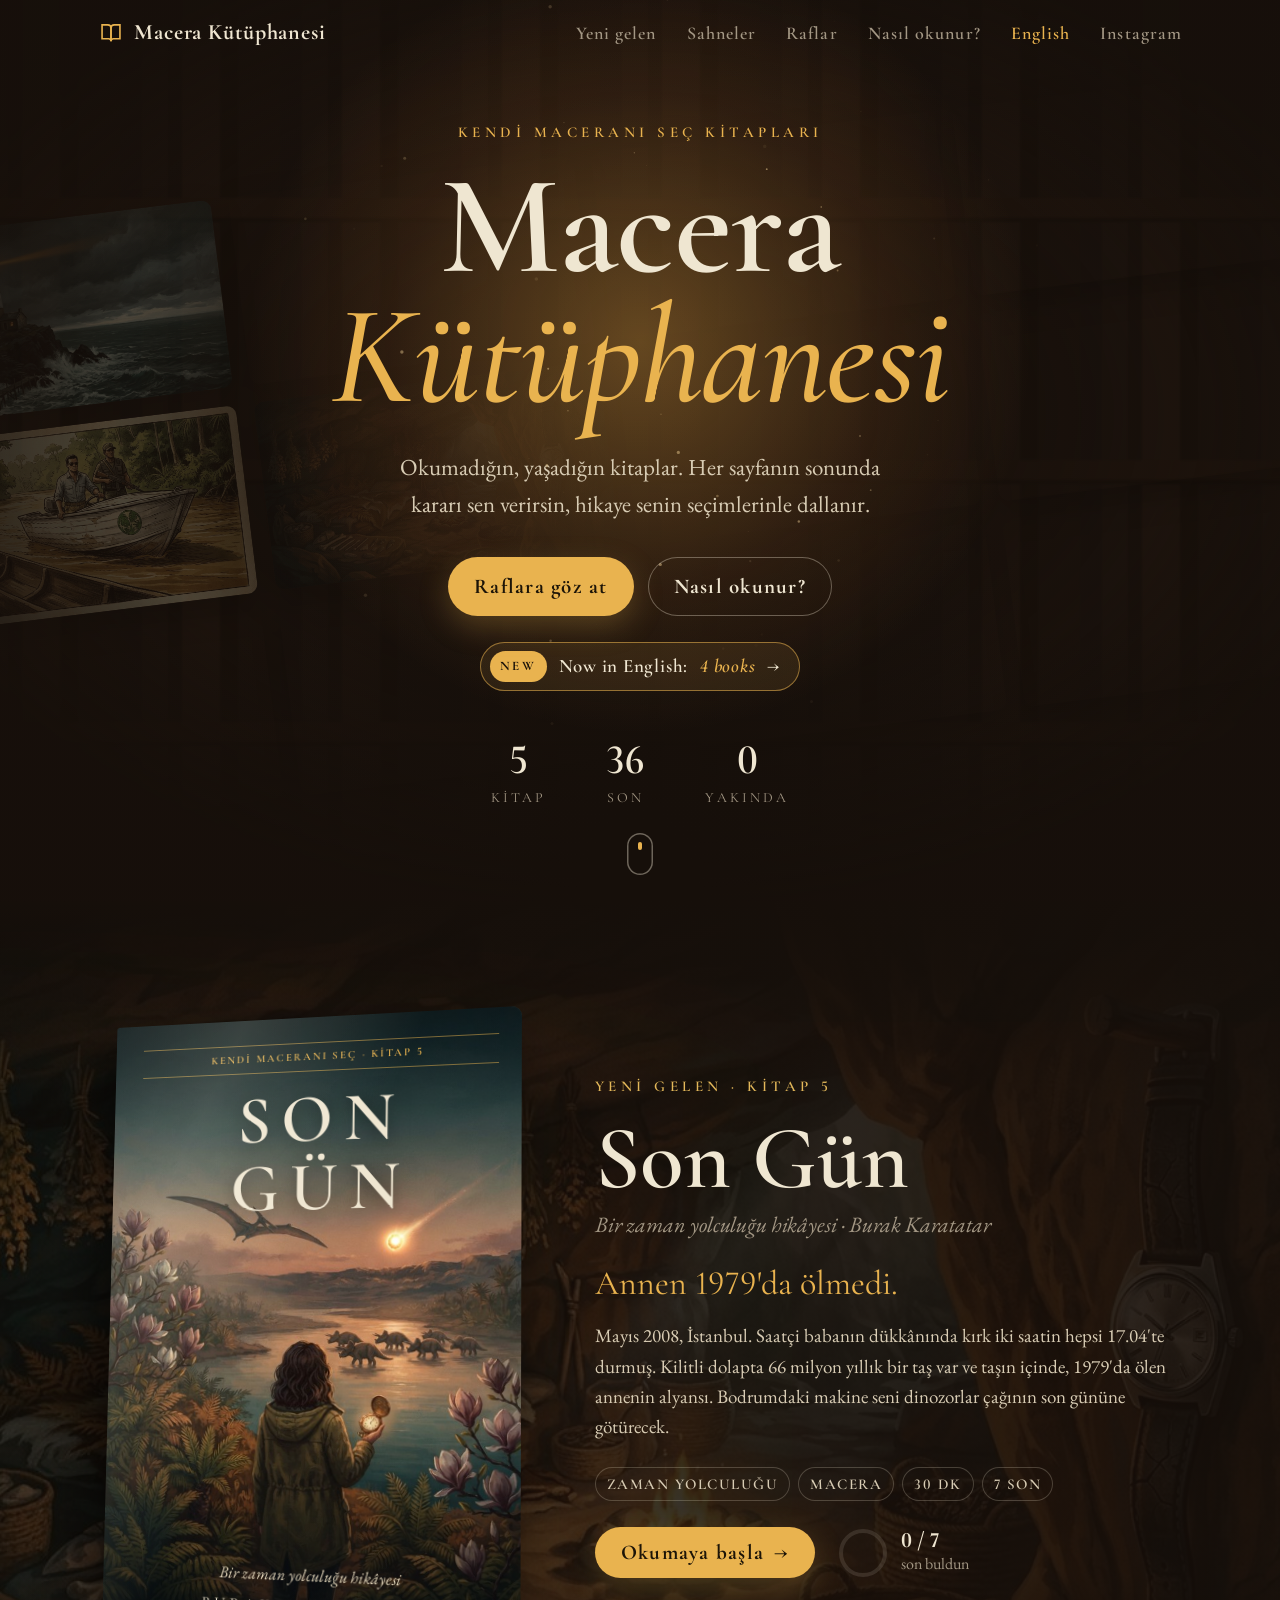
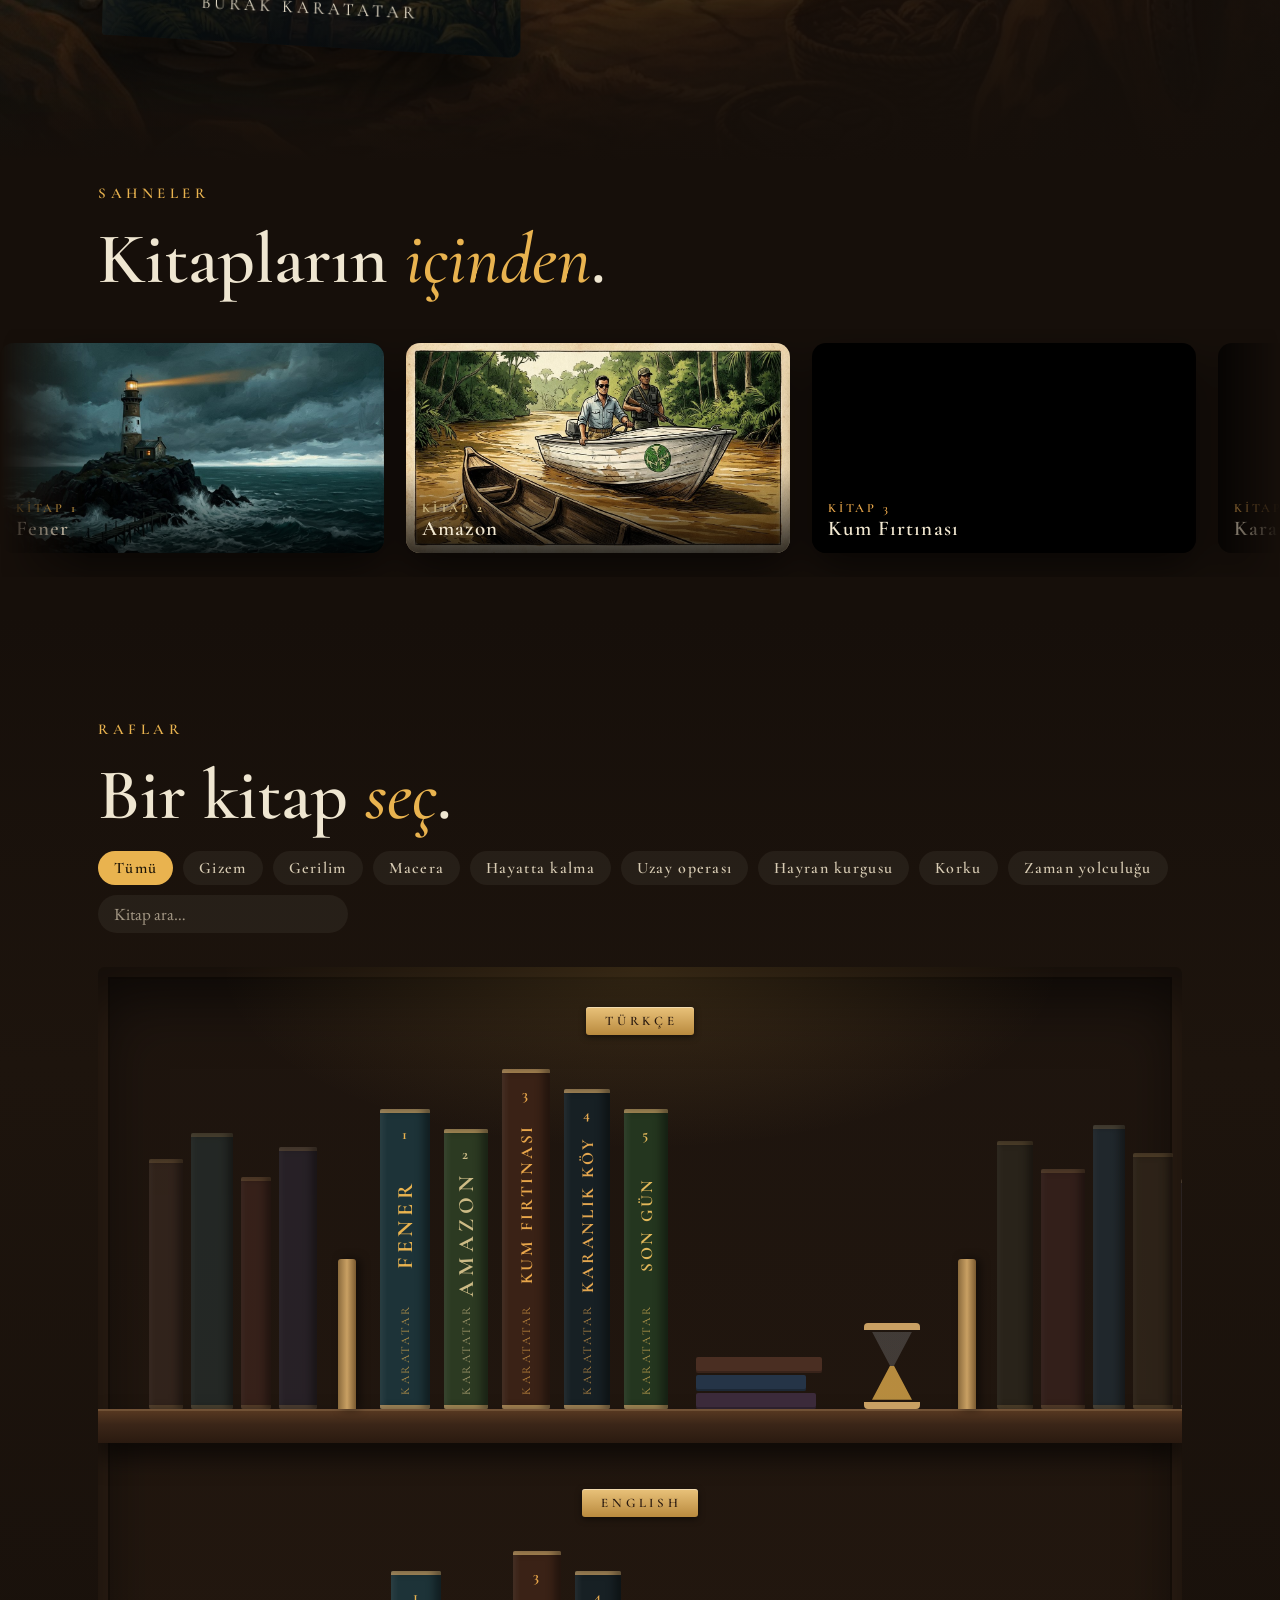
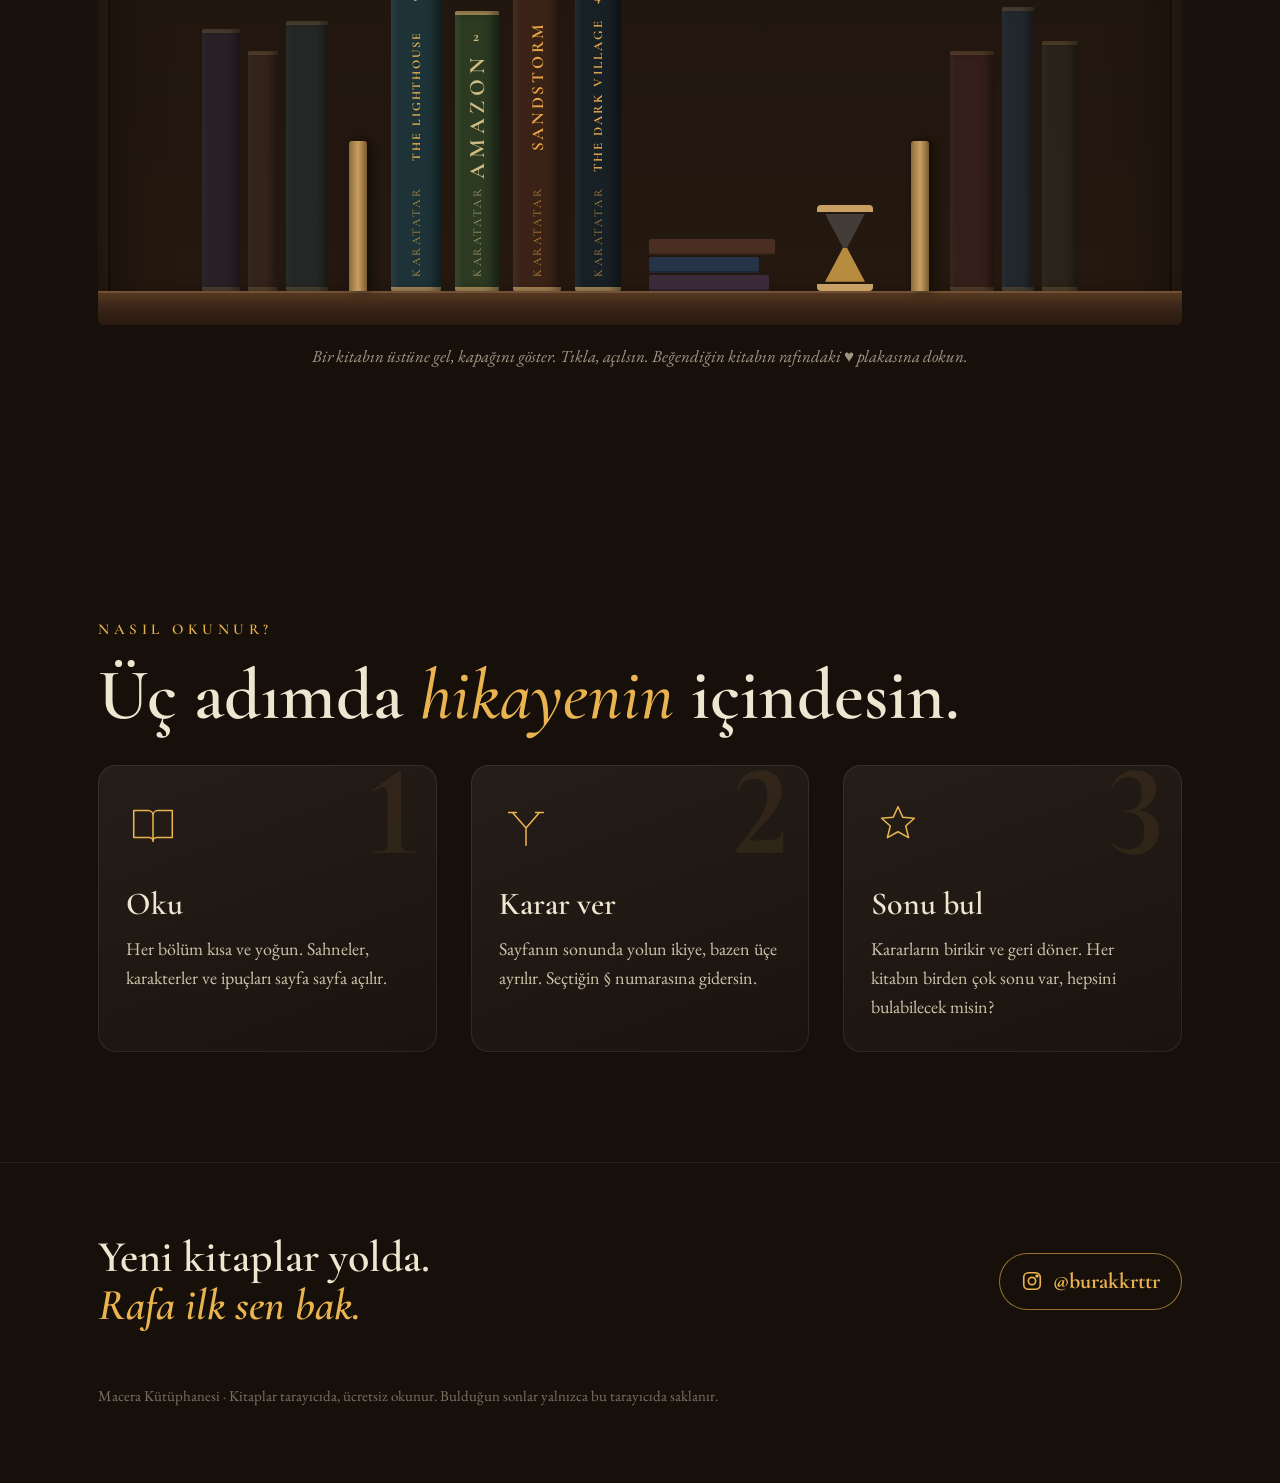
==== commit b48e60a5: "Kütüphane canlandı: giriş kolajı, vitrinde akan sahneler, Sahneler galerisi, rafta yükselen kitaplar" ====
--- a/index.html
+++ b/index.html
@@ -20,7 +20,7 @@
 /* Macera Kütüphanesi: gece, ahşap raflar, tek bir lamba ışığı.
    Düzen: tam ekran ışıklı giriş → yeni gelen vitrini → 3D kitap sırtlı raf → nasıl okunur → künye. */
 :root {
-  --night: #0e0b09;        /* oda */
+  --night: #160f0a;        /* oda: sıcak koyu kahve */
   --wood: #3b2618;         /* raf ahşabı */
   --brass: #c9a063;        /* pirinç, ince ayrıntılar */
   --paper: #efe6d1;        /* kağıt, ana metin rengi */
@@ -39,7 +39,7 @@
 
 /* üst menü */
 .nav { position: fixed; top: 0; left: 0; right: 0; z-index: 20; transition: background .4s, backdrop-filter .4s; }
-.nav.solid { background: rgba(14,11,9,0.78); backdrop-filter: blur(10px); }
+.nav.solid { background: rgba(22,15,10,0.8); backdrop-filter: blur(10px); }
 .nav .wrap { display: flex; align-items: center; justify-content: space-between; height: 66px; gap: 16px; }
 .logo { display: flex; align-items: center; gap: 10px; text-decoration: none; font-family: var(--display); font-weight: 700; font-size: 22px; letter-spacing: 0.04em; }
 .logo svg { width: 26px; height: 26px; }
@@ -50,17 +50,24 @@
 /* ---------- giriş: lamba ışığı ve toz ---------- */
 .hero { position: relative; min-height: 100vh; display: grid; place-items: center; overflow: hidden; isolation: isolate; }
 .hero .shelves {
-  position: absolute; inset: -40px; z-index: -3; opacity: 0.55;
+  position: absolute; inset: -40px; z-index: -4; opacity: 0.55;
   background:
     repeating-linear-gradient(180deg, transparent 0 238px, #2a1a10 238px 258px, #160e08 258px 262px),
     repeating-linear-gradient(90deg, #1c1410 0 22px, #241912 22px 48px, #1a120d 48px 62px, #2b1d14 62px 100px, #181009 100px 118px, #20160f 118px 160px);
   filter: blur(1.2px);
 }
 .hero .light { position: absolute; inset: 0; z-index: -2; pointer-events: none;
-  background: radial-gradient(520px circle at var(--lx, 50%) var(--ly, 40%), rgba(233,179,79,0.32), rgba(233,179,79,0.08) 45%, rgba(14,11,9,0) 70%),
-              radial-gradient(ellipse at 50% 100%, rgba(14,11,9,1) 10%, rgba(14,11,9,0) 60%);
+  background: radial-gradient(560px circle at var(--lx, 50%) var(--ly, 40%), rgba(240,170,70,0.36), rgba(233,140,60,0.1) 45%, rgba(22,15,10,0) 70%),
+              radial-gradient(ellipse at 50% 100%, rgba(22,15,10,1) 6%, rgba(22,15,10,0) 50%);
 }
-.hero .veil { position: absolute; inset: 0; z-index: -2; background: radial-gradient(ellipse at 50% 45%, rgba(14,11,9,0.2), rgba(14,11,9,0.92) 75%); }
+.hero .veil { position: absolute; inset: 0; z-index: -2; background: radial-gradient(ellipse 60% 55% at 50% 46%, rgba(22,15,10,0.86) 30%, rgba(22,15,10,0.45) 70%, rgba(22,15,10,0.92) 100%), linear-gradient(rgba(22,15,10,0.2), rgba(22,15,10,0) 30%, rgba(22,15,10,0) 70%, var(--night)); }
+/* giriş kolajı: kitapların sahneleri yavaşça kayar */
+.hero .reel { position: absolute; inset: -12% -8%; z-index: -3; display: flex; flex-direction: column; justify-content: center; gap: 18px; transform: rotate(-7deg); opacity: 0.5; filter: sepia(0.3) saturate(1.2) brightness(0.8); }
+.reel .strip { display: flex; gap: 18px; width: max-content; animation: slide 100s linear infinite; }
+.reel .strip:nth-child(2) { animation-direction: reverse; animation-duration: 120s; }
+.reel .strip:nth-child(3) { animation-duration: 140s; }
+.reel img { height: clamp(130px, 21vh, 220px); aspect-ratio: 1200 / 655; object-fit: cover; border-radius: 10px; box-shadow: 0 12px 30px rgba(0,0,0,0.6); }
+@keyframes slide { to { transform: translateX(-50%); } }
 #dust { position: absolute; inset: 0; z-index: -1; width: 100%; height: 100%; pointer-events: none; }
 .hero-inner { text-align: center; padding: 120px 20px 90px; max-width: 900px; }
 .kicker { font-family: var(--display); font-weight: 600; letter-spacing: 0.3em; text-transform: uppercase; font-size: 15px; color: var(--lamp); margin: 0 0 18px; }
@@ -95,7 +102,25 @@
 .reveal.pre { transform: translateY(40px); opacity: 0.25; }
 
 /* ---------- vitrin ---------- */
-.featured { padding: 110px 0 120px; background: radial-gradient(ellipse at 30% 50%, rgba(233,179,79,0.08), transparent 60%); }
+.featured { padding: 110px 0 120px; overflow: hidden; isolation: isolate; }
+.feat-bg { position: absolute; inset: 0; z-index: -1; }
+.feat-bg img { position: absolute; inset: 0; width: 100%; height: 100%; object-fit: cover; opacity: 0; transition: opacity 2.2s ease; animation: kb 18s ease-in-out infinite alternate; }
+.feat-bg img.on { opacity: 0.6; }
+.feat-bg::after { content: ""; position: absolute; inset: 0; background: linear-gradient(90deg, rgba(22,15,10,0.35) 0%, rgba(22,15,10,0.62) 38%, rgba(22,15,10,0.84) 62%), linear-gradient(var(--night), rgba(22,15,10,0) 22%, rgba(22,15,10,0) 78%, var(--night)); }
+@keyframes kb { from { transform: scale(1.04); } to { transform: scale(1.16) translate(-1.5%, -1.5%); } }
+.featured .kicker { color: var(--acc, var(--lamp)); }
+/* sahneler galerisi */
+.scenes { padding: 20px 0 40px; }
+.marquee { overflow: hidden; -webkit-mask-image: linear-gradient(90deg, transparent, #000 7%, #000 93%, transparent); mask-image: linear-gradient(90deg, transparent, #000 7%, #000 93%, transparent); }
+.marquee .track { display: flex; gap: 22px; width: max-content; padding: 14px 0 24px; animation: slide 150s linear infinite; }
+.marquee:hover .track, .marquee:focus-within .track { animation-play-state: paused; }
+.scene { position: relative; flex: none; width: clamp(250px, 30vw, 420px); aspect-ratio: 1200 / 655; border-radius: 14px; overflow: hidden; cursor: pointer; border: 0; padding: 0; background: #000;
+  box-shadow: 0 18px 40px rgba(0,0,0,0.55); transition: transform .45s cubic-bezier(.2,.7,.2,1), box-shadow .45s; }
+.scene img { width: 100%; height: 100%; object-fit: cover; display: block; transition: transform 1.4s cubic-bezier(.2,.7,.2,1); }
+.scene:hover, .scene:focus-visible { transform: translateY(-8px) rotate(-0.6deg); box-shadow: 0 26px 50px rgba(0,0,0,0.6), 0 0 0 2px var(--c); outline: none; }
+.scene:hover img { transform: scale(1.08); }
+.scene span { position: absolute; left: 0; right: 0; bottom: 0; padding: 30px 16px 12px; text-align: left; font-family: var(--display); font-weight: 600; font-size: 21px; letter-spacing: 0.05em; color: #f3e9d2; background: linear-gradient(rgba(0,0,0,0), rgba(0,0,0,0.78)); }
+.scene span i { display: block; font-style: normal; font-size: 12.5px; letter-spacing: 0.22em; text-transform: uppercase; color: var(--c); }
 .feat { display: grid; grid-template-columns: minmax(260px, 420px) 1fr; gap: clamp(30px, 6vw, 80px); align-items: center; }
 .tilt { perspective: 1200px; }
 .tilt .cv { position: relative; aspect-ratio: 2 / 3; border-radius: 4px 10px 10px 4px; overflow: hidden; cursor: pointer;
@@ -124,7 +149,7 @@
 .ring b { font-family: var(--display); font-size: 22px; color: var(--paper); display: block; line-height: 1; }
 
 /* ---------- raf ---------- */
-.library { padding: 100px 0 120px; background: linear-gradient(#0e0b09, #140f0b 30%, #0e0b09); }
+.library { padding: 100px 0 120px; background: linear-gradient(var(--night), #1d140d 30%, var(--night)); }
 .tools { display: flex; gap: 10px; flex-wrap: wrap; align-items: center; }
 .filter { font-family: var(--display); font-weight: 600; font-size: 16px; letter-spacing: 0.08em; padding: 7px 16px; border-radius: 999px; border: 0; cursor: pointer;
   background: rgba(239,230,209,0.06); color: #d8ccb4; transition: background .2s, color .2s; }
@@ -171,6 +196,11 @@
 .bk.soon .cover { filter: grayscale(0.6) brightness(0.55); display: grid; place-items: center; }
 .bk.soon .cover span { font-family: var(--display); font-weight: 700; font-size: 26px; letter-spacing: 0.2em; color: #e7dcc0; text-transform: uppercase; transform: rotate(-8deg); border: 2px solid #e7dcc0; padding: 6px 14px; }
 .slot { position: relative; flex: none; display: flex; align-items: flex-end; }
+.case.on .slot { animation: shelfin .9s cubic-bezier(.2,.8,.2,1) both; animation-delay: calc(var(--n, 0) * 110ms + 150ms); }
+@keyframes shelfin { from { transform: translateY(70px); opacity: 0; } to { transform: none; opacity: 1; } }
+.slot::before { content: ""; position: absolute; left: 50%; bottom: -10px; width: 160px; height: 60px; transform: translateX(-50%); pointer-events: none; border-radius: 50%;
+  background: radial-gradient(closest-side, var(--c, #e9b34f), transparent); opacity: 0; transition: opacity .4s; filter: blur(6px); }
+.slot:hover::before, .slot:has(.peek)::before { opacity: 0.55; }
 .slot.hidden { display: none; }
 .slot .tag { position: absolute; left: 50%; bottom: calc(100% + 14px); transform: translateX(-50%) translateY(6px); white-space: nowrap; font-family: var(--display); font-weight: 600; font-size: 15px; letter-spacing: 0.08em;
   padding: 4px 12px; border-radius: 999px; background: var(--lamp); color: #1c1407; opacity: 0; transition: opacity .3s, transform .3s; pointer-events: none; z-index: 6; }
@@ -258,6 +288,7 @@
     </a>
     <ul>
       <li><a href="#vitrin">Yeni gelen</a></li>
+      <li><a href="#sahneler">Sahneler</a></li>
       <li><a href="#raf">Raflar</a></li>
       <li><a href="#nasil">Nasıl okunur?</a></li>
       <li class="keep" id="nav-en-li" hidden><a id="nav-en" href="#shelf-en" lang="en">English</a></li>
@@ -268,6 +299,7 @@
 
 <header class="hero" id="ust">
   <div class="shelves" aria-hidden="true"></div>
+  <div class="reel" id="reel" aria-hidden="true"></div>
   <div class="veil" aria-hidden="true"></div>
   <div class="light" id="light" aria-hidden="true"></div>
   <canvas id="dust" aria-hidden="true"></canvas>
@@ -286,7 +318,13 @@
 </header>
 
 <section class="featured" id="vitrin">
+  <div class="feat-bg" id="feat-bg" aria-hidden="true"></div>
   <div class="wrap feat reveal" id="feat"></div>
+</section>
+
+<section class="scenes" id="sahneler">
+  <div class="wrap"><div class="sec-head reveal"><div><p class="kicker">Sahneler</p><h2>Kitapların <em>içinden</em>.</h2></div></div></div>
+  <div class="marquee reveal" id="scenes"></div>
 </section>
 
 <section class="library" id="raf">
@@ -374,6 +412,34 @@
   const soon = trBooks.length - trLive.length;
   $("#stats").innerHTML = `<div><b>${trLive.length}</b><span>Kitap</span></div><div><b>${endings}</b><span>Son</span></div><div id="stat-likes" hidden><b>0</b><span>Beğeni</span></div><div><b>${soon}</b><span>Yakında</span></div>`;
   const likeTotals = {};
+
+  /* görseller: Türkçe kitapların sahneleri (katalogda gorseller) */
+  const trShow = books.filter((b) => (!b.dil || b.dil === "tr") && b.durum === "yayinda" && (b.gorseller || []).length);
+  const mixed = []; { const lists = trShow.map((b) => b.gorseller.map((g) => ({ g, b }))); for (let k = 0; lists.some((l) => l[k]); k++) lists.forEach((l) => l[k] && mixed.push(l[k])); }
+  const reel = $("#reel");
+  if (reel && mixed.length) {
+    for (let r = 0; r < 3; r++) {
+      const part = mixed.filter((_, k) => k % 3 === r).slice(0, 9); if (!part.length) continue;
+      const strip = document.createElement("div"); strip.className = "strip";
+      strip.innerHTML = [...part, ...part].map((x) => `<img src="${esc(x.g)}" alt="" loading="lazy" decoding="async">`).join("");
+      reel.appendChild(strip);
+    }
+  }
+  const sc = $("#scenes");
+  if (sc && mixed.length) {
+    const track = document.createElement("div"); track.className = "track";
+    const items = mixed.slice(0, 24);
+    [...items, ...items].forEach((x, k) => {
+      const card = document.createElement("button"); card.type = "button"; card.className = "scene";
+      if (k >= items.length) { card.tabIndex = -1; card.setAttribute("aria-hidden", "true"); }
+      card.style.setProperty("--c", (x.b.sirt && x.b.sirt.yazi) || "#e9b34f");
+      card.setAttribute("aria-label", x.b.baslik + " kitabını aç");
+      card.innerHTML = `<img src="${esc(x.g)}" alt="" loading="lazy" decoding="async"><span><i>Kitap ${x.b.kitapNo}</i>${esc(x.b.baslik)}</span>`;
+      card.addEventListener("click", () => openBook(x.b, card.querySelector("img")));
+      track.appendChild(card);
+    });
+    sc.appendChild(track);
+  }
 
   /* vitrin: en yeni yayındaki kitap */
   const F = [...live].filter((b) => !b.dil || b.dil === "tr").sort((a, b) => (b.eklenme || "").localeCompare(a.eklenme || "") || (b.kitapNo || 0) - (a.kitapNo || 0))[0];
@@ -400,6 +466,13 @@
           </div>
         </div>
       </div>`;
+    $("#vitrin").style.setProperty("--acc", (F.sirt && F.sirt.yazi) || "#e9b34f");
+    const fbg = $("#feat-bg"), fimgs = (F.gorseller || []).slice(0, 8);
+    if (fbg && fimgs.length) {
+      fbg.innerHTML = fimgs.map((g, k) => `<img src="${esc(g)}" alt=""${k ? ' loading="lazy"' : ""} class="${k ? "" : "on"}">`).join("");
+      const ims = fbg.querySelectorAll("img"); let cur = 0;
+      if (!reduce && ims.length > 1) setInterval(() => { ims[cur].classList.remove("on"); cur = (cur + 1) % ims.length; ims[cur].classList.add("on"); }, 6000);
+    }
     const ring = $("#ringfg");
     setTimeout(() => { ring.style.strokeDashoffset = C * (1 - (total ? got / total : 0)); }, 400);
     const cv = $("#feat-cv");
@@ -436,6 +509,7 @@
     const en = dilOf(b) === "en";
     const s = b.sirt || {}, H = s.yukseklik || 290, T = s.kalinlik || 46, D = Math.round(H * 0.68);
     const slot = document.createElement("div"); slot.className = "slot";
+    slot.style.setProperty("--n", row.querySelectorAll(".slot").length); slot.style.setProperty("--c", s.yazi || "#e9b34f");
     const el = document.createElement("button");
     el.type = "button";
     el.className = "bk" + (b.durum === "yakinda" ? " soon" : "");
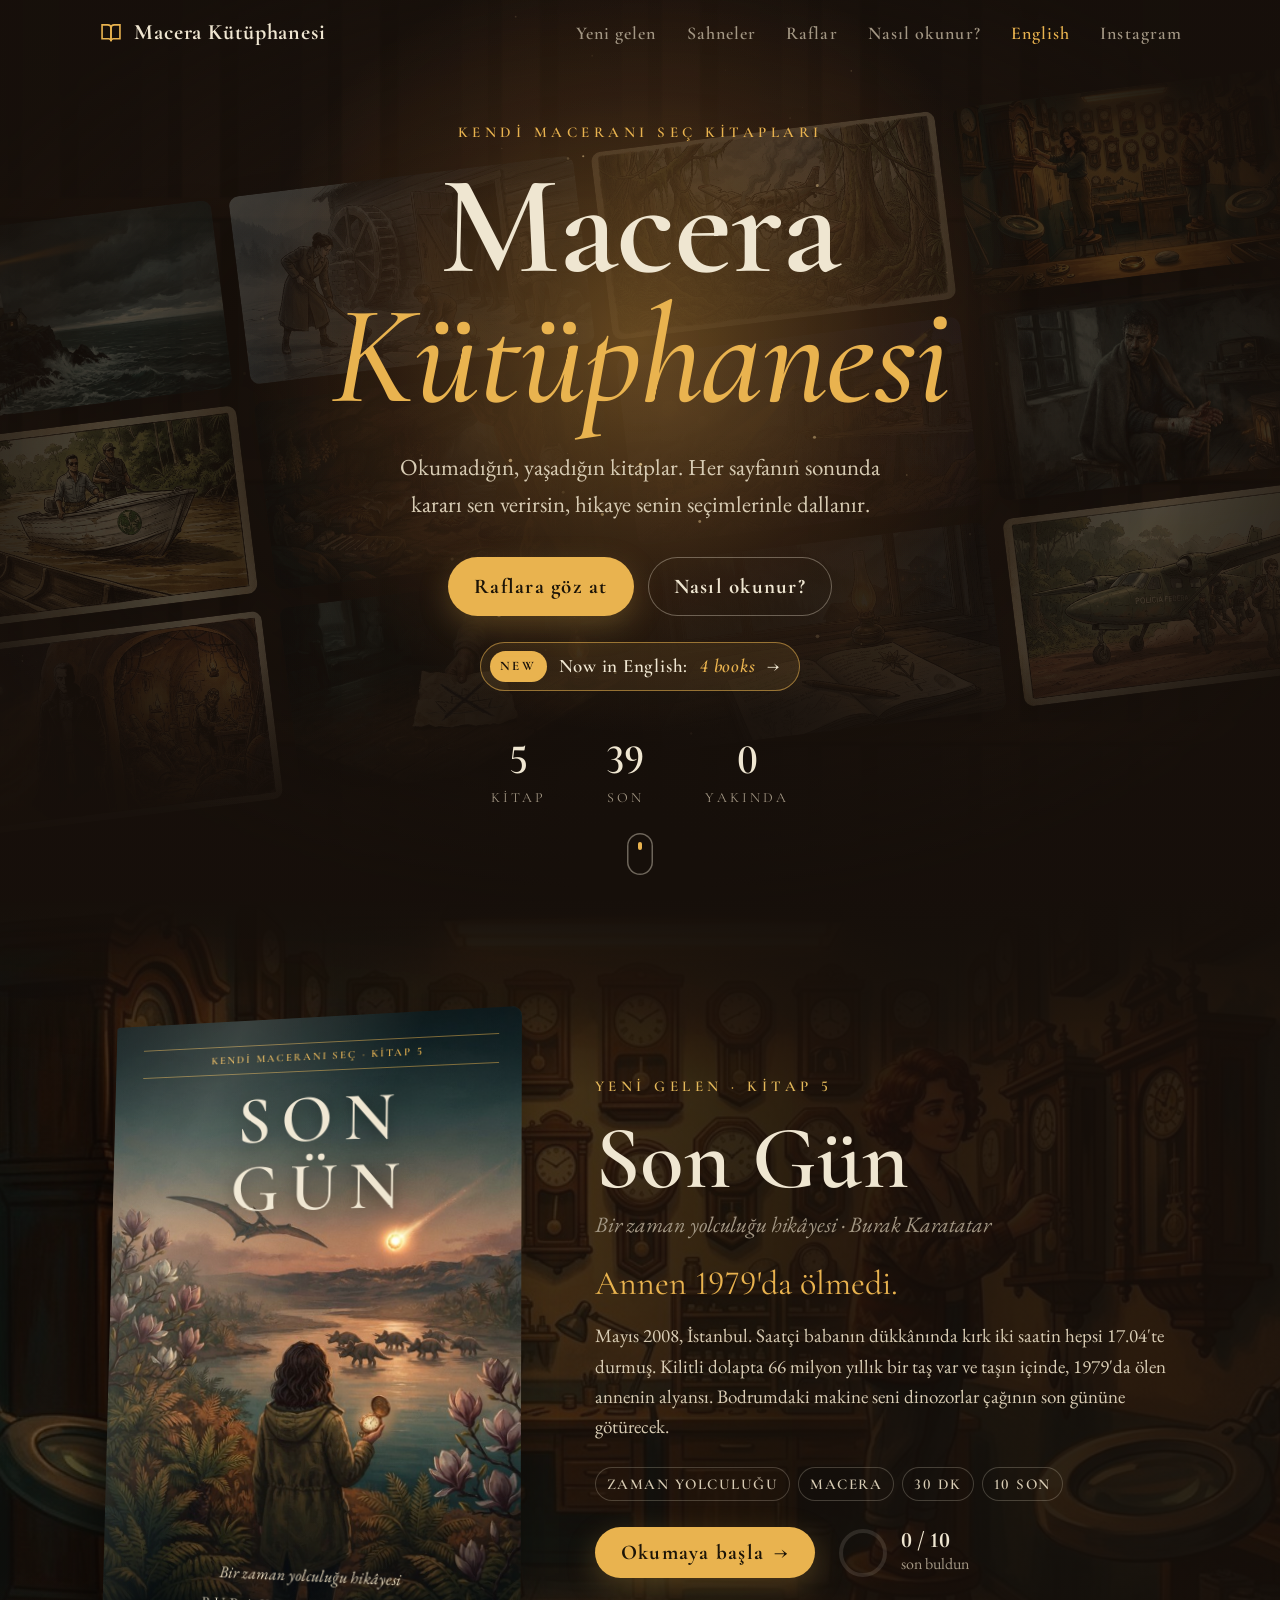
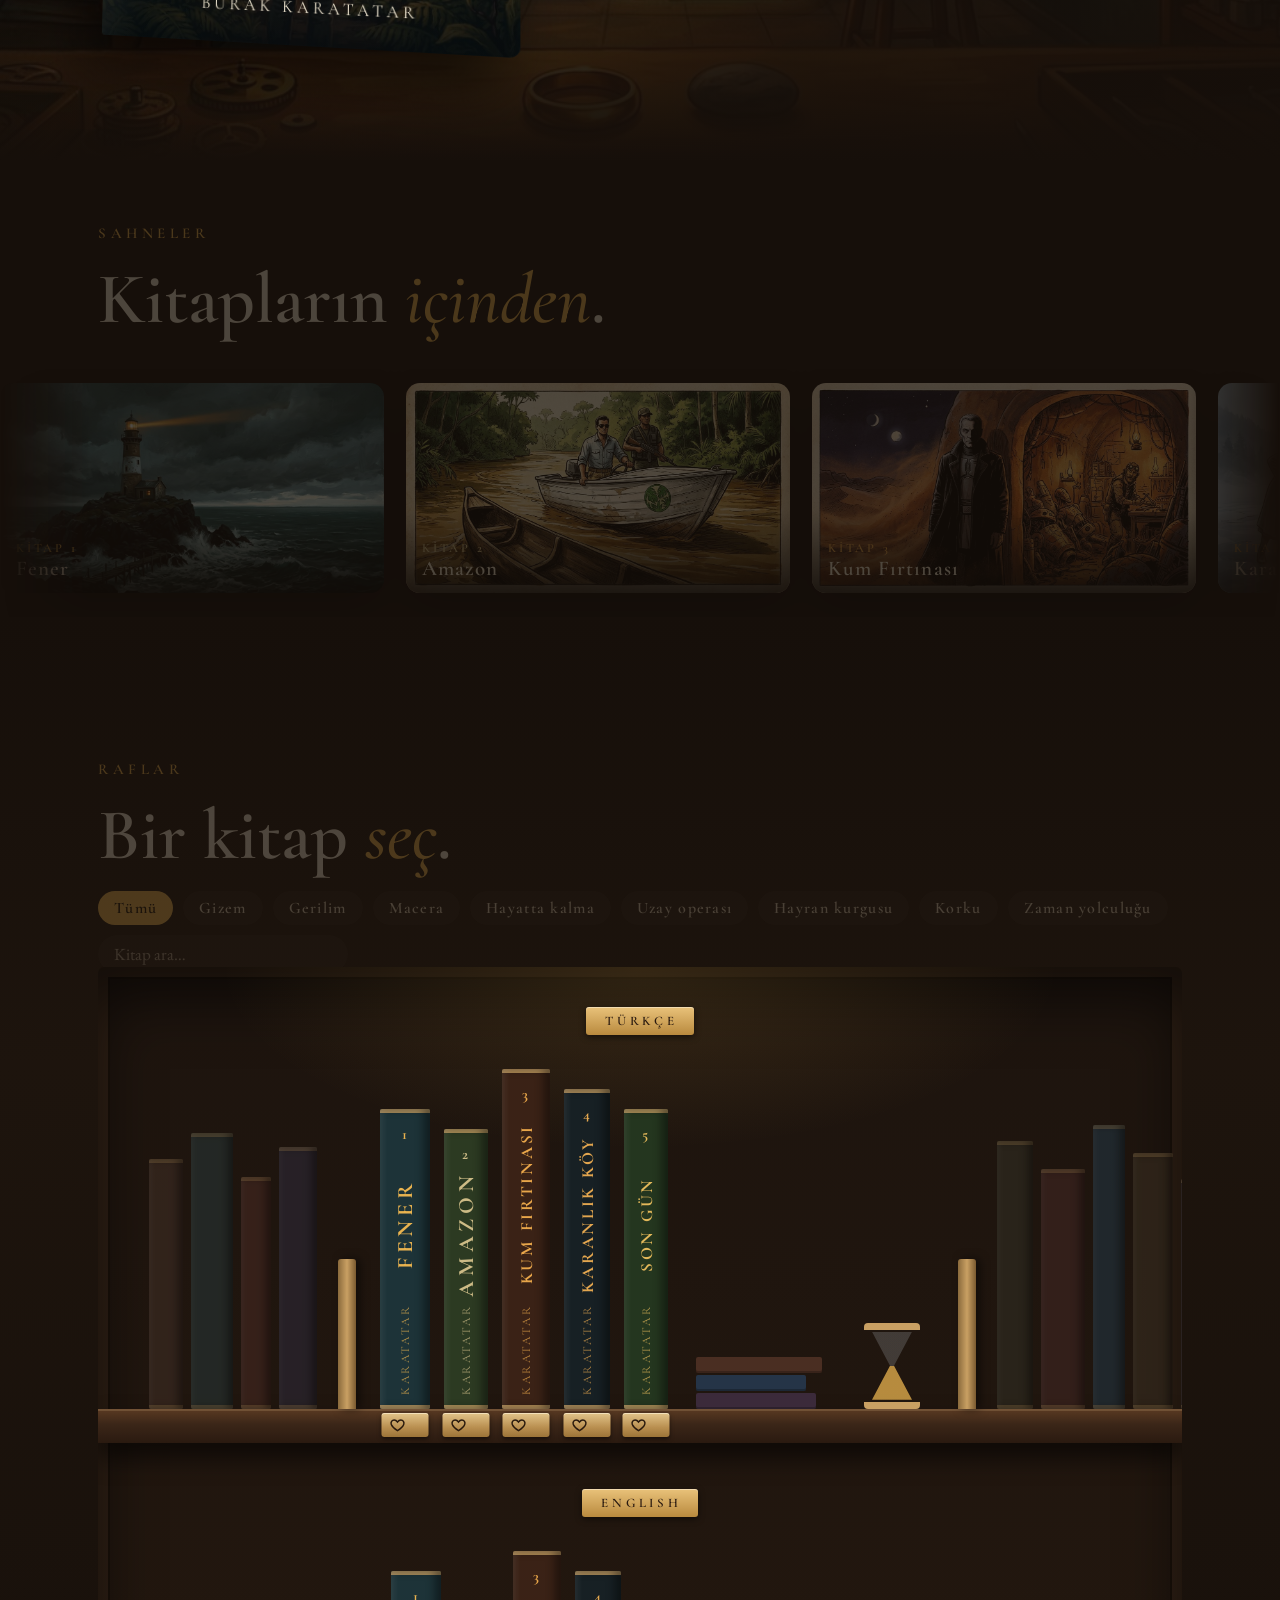
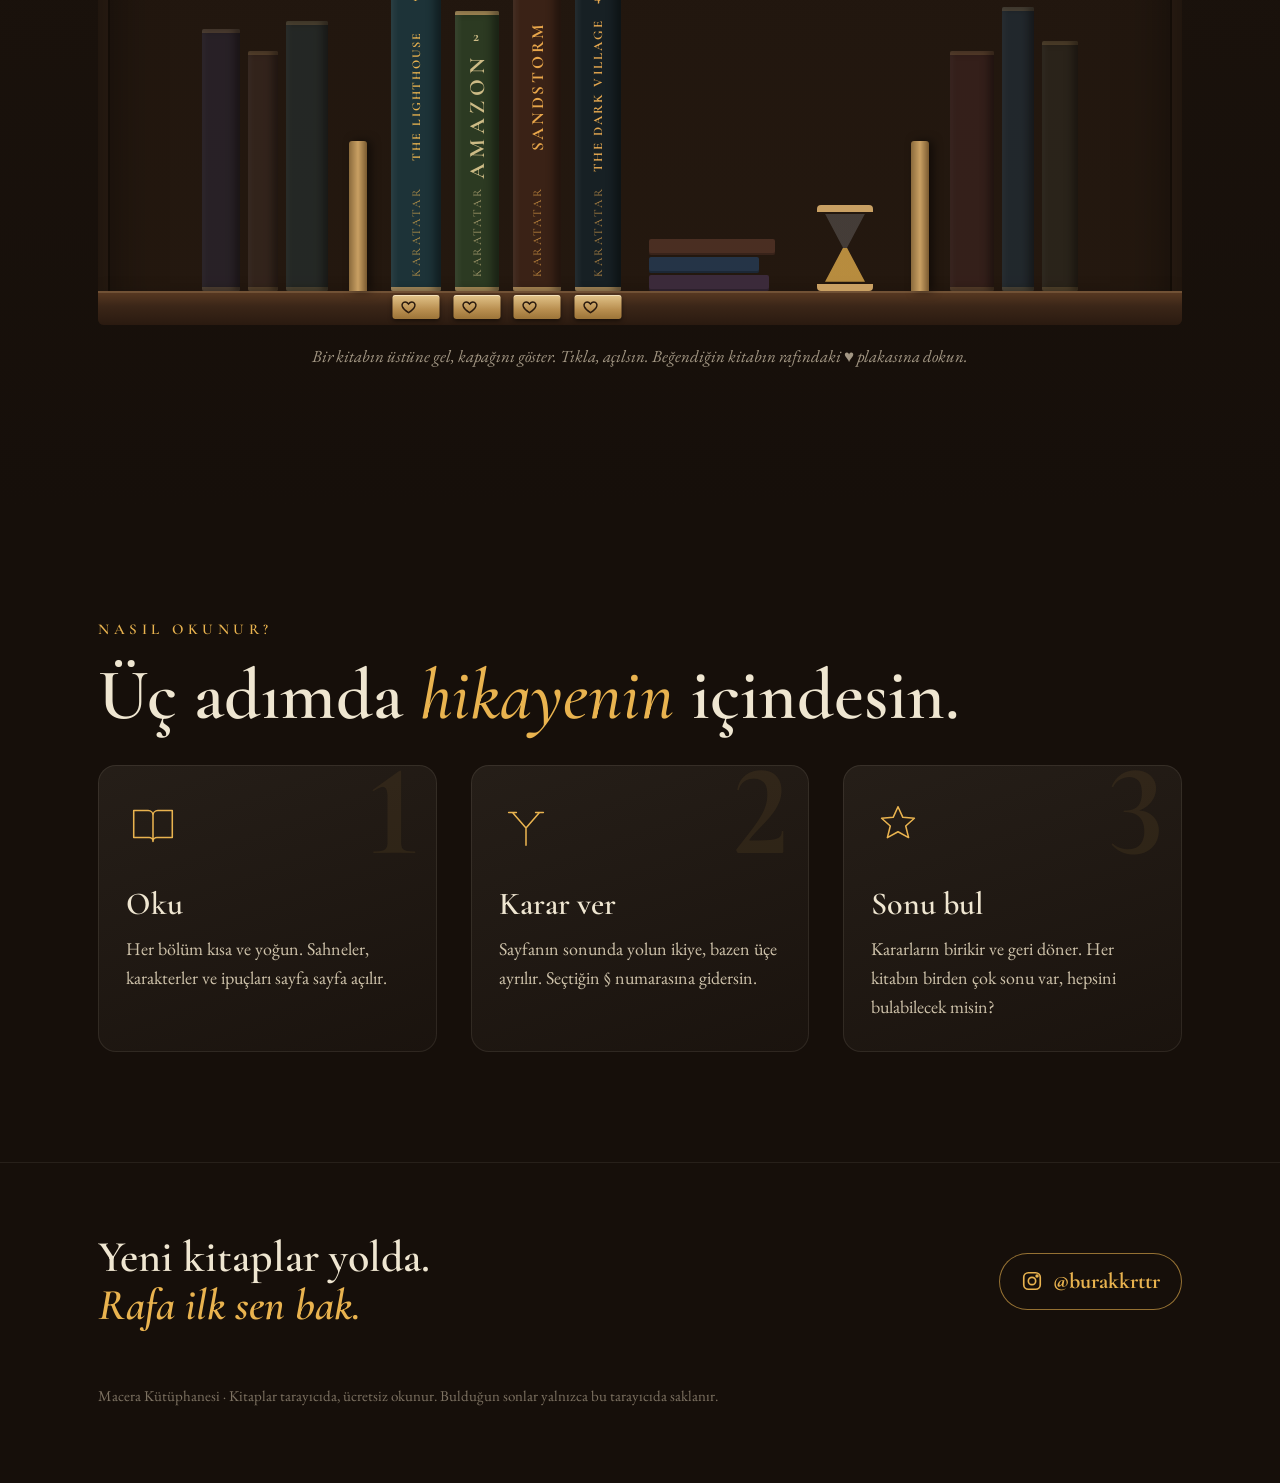
==== commit f928e814: "Raf: üzerine gelinen kitabın kapağı yandaki kitapların önünde açılıyor Co-Authored-By: Claude Opus 5" ====
--- a/index.html
+++ b/index.html
@@ -196,7 +196,9 @@
 .bk.soon .cover { filter: grayscale(0.6) brightness(0.55); display: grid; place-items: center; }
 .bk.soon .cover span { font-family: var(--display); font-weight: 700; font-size: 26px; letter-spacing: 0.2em; color: #e7dcc0; text-transform: uppercase; transform: rotate(-8deg); border: 2px solid #e7dcc0; padding: 6px 14px; }
 .slot { position: relative; flex: none; display: flex; align-items: flex-end; }
-.case.on .slot { animation: shelfin .9s cubic-bezier(.2,.8,.2,1) both; animation-delay: calc(var(--n, 0) * 110ms + 150ms); }
+.case.on .slot { animation: shelfin .9s cubic-bezier(.2,.8,.2,1) backwards; animation-delay: calc(var(--n, 0) * 110ms + 150ms); }
+/* üzerine gelinen kitabın kapağı yanındaki kitapların önünde açılsın */
+.slot:hover, .slot:has(.peek), .slot:has(.bk:focus-visible) { z-index: 10; }
 @keyframes shelfin { from { transform: translateY(70px); opacity: 0; } to { transform: none; opacity: 1; } }
 .slot::before { content: ""; position: absolute; left: 50%; bottom: -10px; width: 160px; height: 60px; transform: translateX(-50%); pointer-events: none; border-radius: 50%;
   background: radial-gradient(closest-side, var(--c, #e9b34f), transparent); opacity: 0; transition: opacity .4s; filter: blur(6px); }
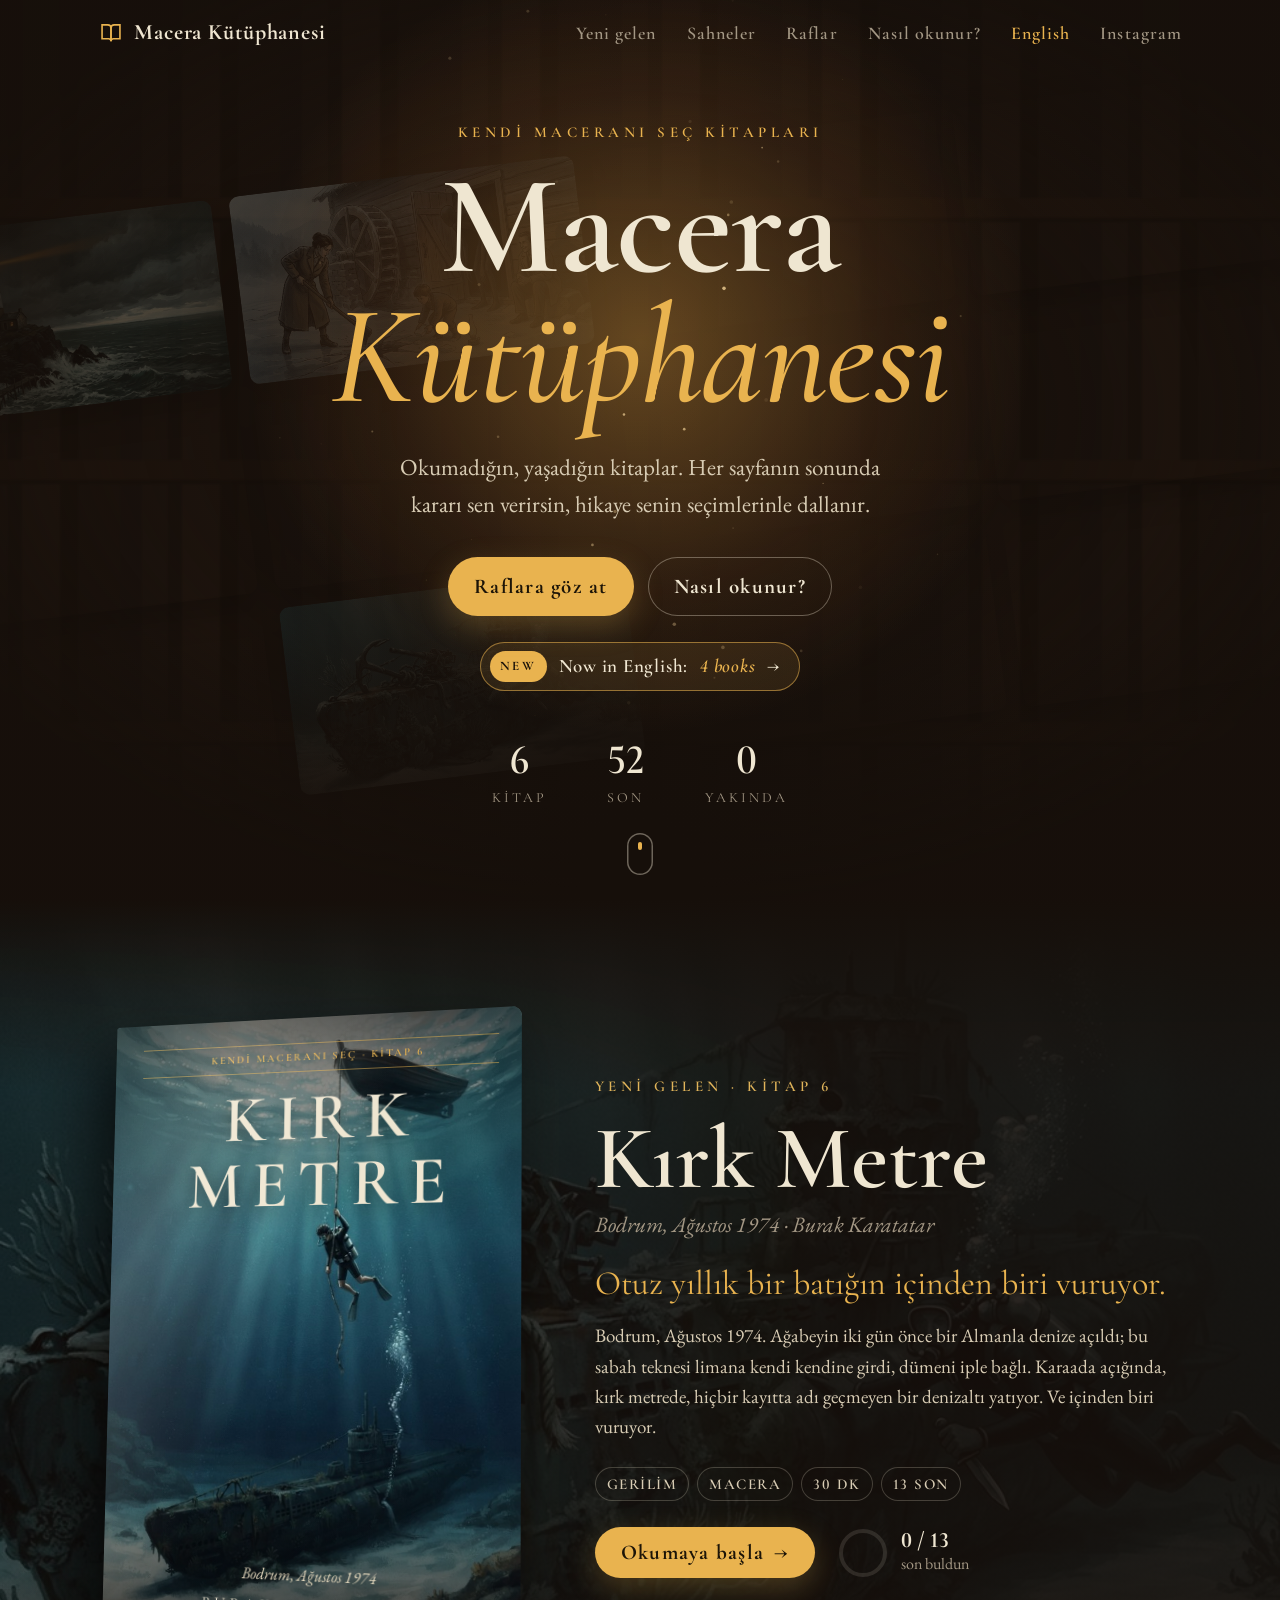
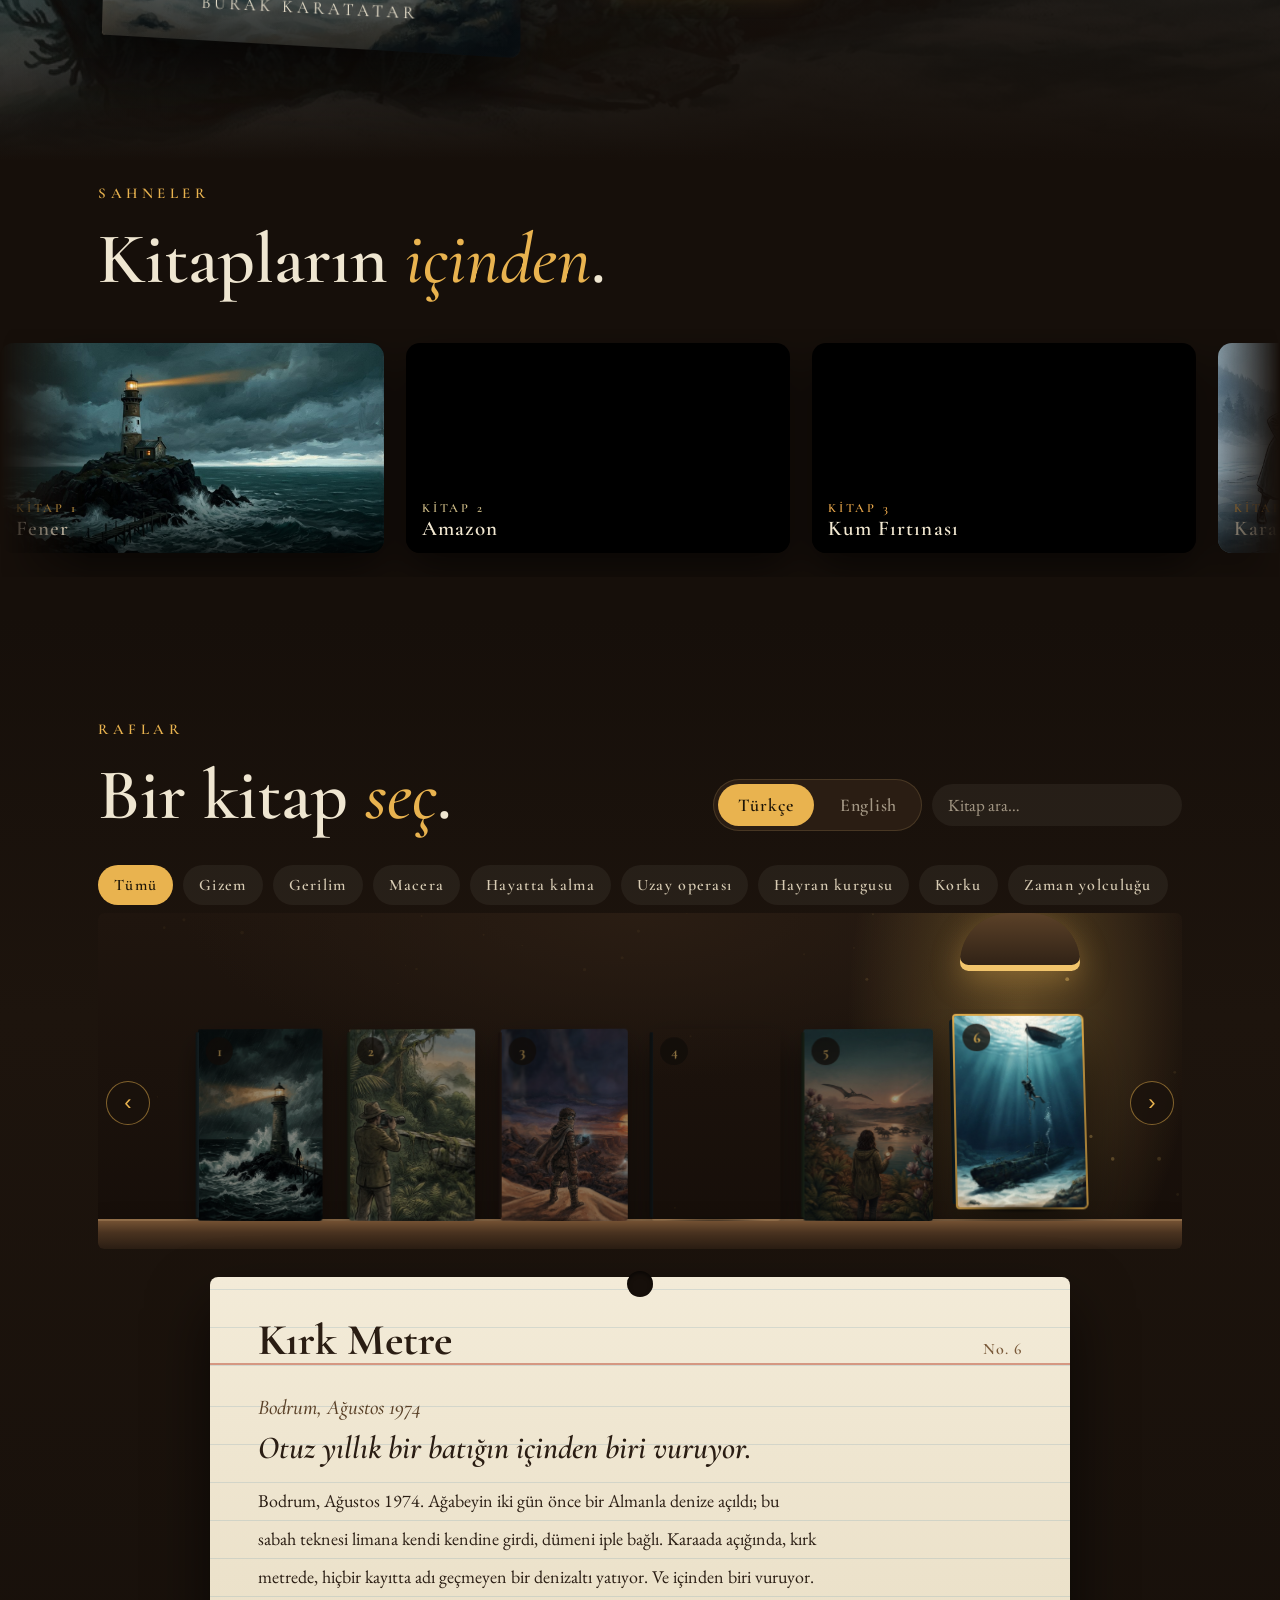
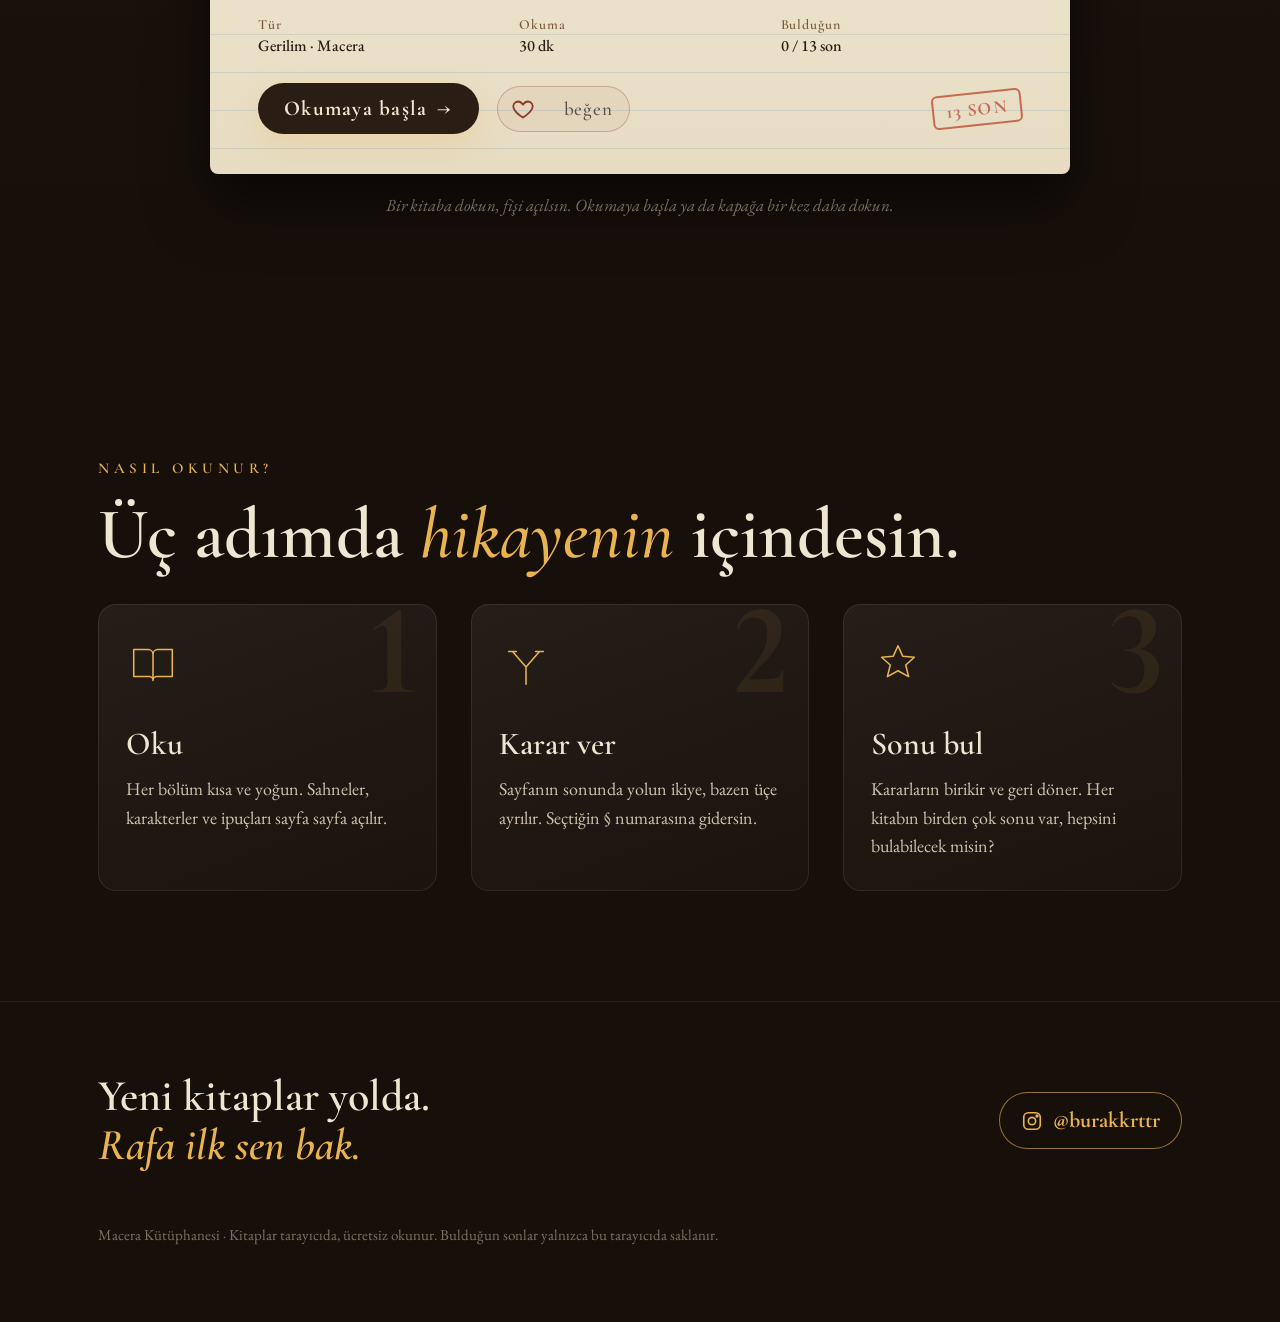
==== commit 524db3fd: "Raf: lamba ışığında vitrin rafı ve kütüphane fişi (Türkçe/English sekmeli, telefonda taşma düzeltild" ====
--- a/index.html
+++ b/index.html
@@ -18,7 +18,7 @@
 <script src="begeni.js"></script>
 <style>
 /* Macera Kütüphanesi: gece, ahşap raflar, tek bir lamba ışığı.
-   Düzen: tam ekran ışıklı giriş → yeni gelen vitrini → 3D kitap sırtlı raf → nasıl okunur → künye. */
+   Düzen: tam ekran ışıklı giriş → yeni gelen vitrini → lamba ışığında vitrin rafı ve kütüphane fişi → nasıl okunur → künye. */
 :root {
   --night: #160f0a;        /* oda: sıcak koyu kahve */
   --wood: #3b2618;         /* raf ahşabı */
@@ -148,19 +148,70 @@
 .ring .fg { stroke: var(--lamp); stroke-linecap: round; transition: stroke-dashoffset 1.4s cubic-bezier(.2,.7,.2,1); }
 .ring b { font-family: var(--display); font-size: 22px; color: var(--paper); display: block; line-height: 1; }
 
-/* ---------- raf ---------- */
-.library { padding: 100px 0 120px; background: linear-gradient(var(--night), #1d140d 30%, var(--night)); }
+/* ---------- raf: lamba ışığındaki vitrin rafı + kütüphane fişi ---------- */
+.library { padding: 100px 0 110px; background: linear-gradient(var(--night), #1d140d 30%, var(--night)); }
 .tools { display: flex; gap: 10px; flex-wrap: wrap; align-items: center; }
-.filter { font-family: var(--display); font-weight: 600; font-size: 16px; letter-spacing: 0.08em; padding: 7px 16px; border-radius: 999px; border: 0; cursor: pointer;
+.filter { font-family: var(--display); font-weight: 600; font-size: 16px; letter-spacing: 0.08em; padding: 7px 16px; min-height: 40px; border-radius: 999px; border: 0; cursor: pointer;
   background: rgba(239,230,209,0.06); color: #d8ccb4; transition: background .2s, color .2s; }
 .filter[aria-pressed="true"] { background: var(--lamp); color: #1c1407; }
-.search { font-family: var(--body); font-size: 17px; padding: 8px 16px; border-radius: 999px; border: 0; background: rgba(239,230,209,0.06); color: var(--paper); min-width: 200px; }
+.search { font-family: var(--body); font-size: 17px; padding: 8px 16px; min-height: 42px; border-radius: 999px; border: 0; background: rgba(239,230,209,0.06); color: var(--paper); min-width: 200px; }
 .search::placeholder { color: var(--mute); }
-.case { position: relative; border-radius: 6px; padding: 40px 30px 0; background: linear-gradient(180deg, #1d140e, #24180f); box-shadow: inset 0 30px 60px rgba(0,0,0,0.6), inset 0 0 0 10px #2f2015, inset 0 0 0 12px #1a110a; overflow-x: auto; overflow-y: hidden; }
-.case::before { content: ""; position: absolute; inset: 0; pointer-events: none; background: radial-gradient(600px 260px at 50% 0%, rgba(233,179,79,0.14), transparent 70%); }
-.row { display: flex; align-items: flex-end; justify-content: center; gap: 6px; min-height: 360px; padding: 0 20px; perspective: 1400px; position: relative; z-index: 1; width: max-content; min-width: 100%; }
-.shelf-label { position: relative; z-index: 2; width: max-content; margin: 0 auto 14px; font-family: var(--display); font-weight: 600; font-size: 13px; letter-spacing: 0.3em; text-transform: uppercase; color: #2a1a10; background: linear-gradient(#e9c27a, #b98a3e); padding: 4px 16px 3px 19px; border-radius: 3px; box-shadow: 0 2px 6px rgba(0,0,0,0.5), inset 0 1px 0 rgba(255,255,255,0.4); }
-#shelf-en { padding-top: 46px; scroll-margin-top: 90px; }
+.dil-sek { display: flex; gap: 6px; background: #2a1d13; padding: 5px; border-radius: 999px; box-shadow: inset 0 0 0 1px rgba(119,95,62,.4); }
+.dil-sek button { font: 600 18px var(--display); letter-spacing: .04em; border: 0; border-radius: 999px; padding: 8px 20px; min-height: 42px; background: none; color: var(--mute); cursor: pointer; transition: background .16s, color .16s; }
+.dil-sek button[aria-selected="true"] { background: var(--lamp); color: #1c1407; }
+#filters { margin-bottom: 8px; }
+.rafsahne { --lx: 50%; position: relative; isolation: isolate; overflow: hidden; border-radius: 6px;
+  background: radial-gradient(ellipse 60% 70% at 50% 0%, #2a1d13 0%, transparent 70%), linear-gradient(#1f150e, #160e09); }
+.rafsahne::before { content: ""; position: absolute; inset: 0; z-index: -1; pointer-events: none; mix-blend-mode: screen;
+  background: radial-gradient(ellipse 230px 420px at var(--lx) 30%, rgba(233,179,79,.30), rgba(233,179,79,.08) 55%, transparent 75%); }
+.lamba { position: absolute; top: 0; left: var(--lx); translate: -50% 0; width: 120px; height: 58px; z-index: 2; transition: left .38s cubic-bezier(.2,.8,.2,1); pointer-events: none; }
+.lamba::before { content: ""; position: absolute; left: 50%; top: -40px; width: 2px; height: 44px; background: #3a2a1c; translate: -50% 0; }
+.lamba::after { content: ""; position: absolute; inset: 0; border-radius: 60px 60px 10px 10px; background: linear-gradient(#5b4128, #2c1f14); box-shadow: 0 10px 30px rgba(233,179,79,.35), inset 0 -6px 0 #f1c46b; }
+#toz { position: absolute; inset: 0; width: 100%; height: 100%; z-index: 1; pointer-events: none; }
+.rafic { position: relative; z-index: 3; padding-top: 96px; }
+.raf { display: flex; align-items: flex-end; gap: clamp(14px, 2vw, 24px); overflow-x: auto; scroll-snap-type: x mandatory; padding: 20px max(4vw, 24px) 0; scrollbar-width: none; justify-content: safe center; perspective: 1100px; }
+.raf::-webkit-scrollbar { display: none; }
+.raf-tahta { height: 30px; margin-top: -2px; background: linear-gradient(#7a5636, #4a3320 45%, #2a1d13); box-shadow: 0 18px 30px rgba(0,0,0,.6), inset 0 2px 0 rgba(255,220,160,.18); }
+.kt { flex: none; scroll-snap-align: center; width: clamp(118px, 10vw, 140px); border: 0; padding: 0; background: none; cursor: pointer; position: relative; transform-style: preserve-3d;
+  transform: rotateY(-4deg); transition: transform .38s cubic-bezier(.2,.8,.2,1), filter .38s; filter: brightness(.62) saturate(.8); }
+.library.on .kt { animation: kt-in .9s cubic-bezier(.2,.8,.2,1) backwards; animation-delay: calc(var(--n) * 90ms); }
+@keyframes kt-in { from { opacity: 0; transform: translateY(-40px) rotateY(-4deg); } }
+.kt img { display: block; width: 100%; height: auto; aspect-ratio: 2 / 3; object-fit: cover; border-radius: 2px 4px 4px 2px; box-shadow: 0 14px 30px rgba(0,0,0,.45); }
+.kt::before { content: ""; position: absolute; left: -9px; top: 3px; bottom: 3px; width: 10px; background: linear-gradient(90deg, color-mix(in srgb, var(--sirt) 60%, #000), var(--sirt)); transform: rotateY(-70deg); transform-origin: right; border-radius: 2px 0 0 2px; }
+.kt::after { content: ""; position: absolute; left: 8%; right: 8%; bottom: -6px; height: 10px; background: radial-gradient(ellipse, rgba(0,0,0,.65), transparent 70%); }
+.kt .no { position: absolute; top: 8px; left: 8px; font: 700 15px var(--display); background: rgba(27,18,12,.78); color: var(--lamp); border-radius: 999px; width: 28px; height: 28px; display: grid; place-items: center; }
+.kt:hover, .kt:focus-visible { filter: brightness(.85); }
+.kt[aria-pressed="true"] { filter: none; transform: translateY(-14px) rotateX(4deg); }
+.kt[aria-pressed="true"] img { box-shadow: 0 30px 60px rgba(0,0,0,.6), 0 0 0 2px var(--lamp); }
+.kt.soon img { filter: grayscale(.6) brightness(.6); }
+.kt.soon .yk { position: absolute; left: 50%; top: 50%; translate: -50% -50%; rotate: -8deg; font: 700 18px var(--display); letter-spacing: .18em; text-transform: uppercase; color: #e7dcc0; border: 2px solid #e7dcc0; padding: 4px 10px; white-space: nowrap; }
+.kt.hidden { display: none; }
+.kt.wiggle { animation: wiggle .5s; }
+@keyframes wiggle { 25% { rotate: -3deg; } 75% { rotate: 3deg; } }
+.raf-ok { position: absolute; top: 50%; z-index: 4; width: 44px; height: 44px; border-radius: 50%; border: 1px solid rgba(233,179,79,.5); background: rgba(27,18,12,.85); color: var(--lamp); font-size: 22px; cursor: pointer; display: grid; place-items: center; }
+.raf-ok.prev { left: 8px; } .raf-ok.next { right: 8px; }
+.raf .empty-msg { color: var(--mute); font-style: italic; padding: 70px 0; text-align: center; width: 100%; margin: 0; }
+.fis { position: relative; max-width: 860px; margin: 28px auto 0; color: #2a1d13; border-radius: 8px; box-shadow: 0 30px 60px rgba(0,0,0,.6); padding: clamp(22px, 3.4vw, 40px) clamp(20px, 4vw, 48px);
+  background-image: repeating-linear-gradient(transparent 0 37px, rgba(111,155,176,.22) 37px 38px), linear-gradient(#f3ebd8, #e7dcc2); background-position: 0 92px, 0 0; animation: fis-cik .38s cubic-bezier(.2,.8,.2,1); }
+.fis[hidden] { display: none; }
+.fis::before { content: ""; position: absolute; left: 50%; top: -6px; width: 26px; height: 26px; margin-left: -13px; border-radius: 50%; background: var(--night); box-shadow: inset 0 2px 4px rgba(0,0,0,.6); }
+.fis::after { content: ""; position: absolute; left: 0; right: 0; top: 86px; height: 2px; background: rgba(192,87,62,.55); }
+@keyframes fis-cik { from { opacity: 0; transform: translateY(-18px); } }
+.fis-ust { display: flex; justify-content: space-between; gap: 16px; align-items: baseline; min-height: 58px; }
+.fis h3 { font: 700 clamp(30px, 4.4vw, 44px)/1.05 var(--display); margin: 0; }
+.fis .kimlik { font: 600 16px var(--display); letter-spacing: .06em; color: #7a5a3a; white-space: nowrap; }
+.fis .alt { font: italic 500 21px/1.4 var(--display); margin: 18px 0 6px; color: #5a4128; }
+.fis .slogan { font: italic 600 clamp(24px, 3vw, 32px)/1.25 var(--display); margin: 0 0 14px; }
+.fis p.tan { margin: 0 0 20px; font-size: 18px; line-height: 38px; max-width: 62ch; }
+.satirlar { display: grid; grid-template-columns: repeat(3, minmax(0, 1fr)); gap: 4px 20px; margin: 0 0 24px; font-size: 16px; }
+.satirlar dt { font: 600 14px var(--display); letter-spacing: .06em; color: #7a5a3a; }
+.satirlar dd { margin: 0; font-weight: 500; }
+.alt-sira { display: flex; flex-wrap: wrap; align-items: center; gap: 14px 18px; }
+.fis .btn { background: #2a1d13; color: var(--paper); }
+.fis .btn:hover { background: #3b2a1c; box-shadow: 0 10px 24px rgba(0,0,0,.3); }
+.damga { margin-left: auto; font: 700 18px var(--display); letter-spacing: .08em; color: #c0573e; border: 2px solid #c0573e; border-radius: 6px; padding: 4px 12px; rotate: -6deg; opacity: .85; white-space: nowrap; }
+.fis[lang="en"] .like .l { display: none; }
+.shelf-note { color: var(--mute); font-style: italic; margin-top: 18px; text-align: center; font-size: 17px; }
 #nav-en { color: var(--lamp); }
 .en-pill { display: inline-flex; align-items: center; gap: 12px; margin-top: 26px; padding: 9px 20px 9px 10px; border-radius: 40px; text-decoration: none;
   color: var(--paper); font-family: var(--display); font-weight: 600; font-size: 19px; letter-spacing: 0.04em;
@@ -168,62 +219,6 @@
 .en-pill:hover { background: rgba(233,179,79,0.2); transform: translateY(-2px); }
 .en-pill b { font-size: 13px; letter-spacing: 0.2em; background: var(--lamp); color: #1a1209; padding: 5px 10px; border-radius: 30px; }
 .en-pill i { font-style: italic; color: var(--lamp); }
-.plank { height: 34px; margin: 0 -30px; position: relative; z-index: 0; background: linear-gradient(#5a3a22, #3b2618 45%, #2a1a10); box-shadow: 0 14px 24px rgba(0,0,0,0.6), inset 0 2px 0 rgba(255,220,170,0.15); }
-.bookend { width: 18px; height: 150px; align-self: flex-end; margin: 0 14px; border-radius: 3px 3px 0 0; background: linear-gradient(90deg, #8a6a3c, #c9a063 50%, #7a5a30); box-shadow: 4px 0 10px rgba(0,0,0,0.5); }
-.deco { align-self: flex-end; margin: 0 18px; }
-.deco.glass { width: 56px; height: 86px; position: relative; }
-.deco.glass::before { content: ""; position: absolute; inset: 0; border-radius: 4px; background: linear-gradient(#c9a063 0 7px, transparent 7px calc(100% - 7px), #c9a063 calc(100% - 7px)); }
-.deco.glass::after { content: ""; position: absolute; left: 8px; right: 8px; top: 9px; bottom: 9px; clip-path: polygon(0 0, 100% 0, 55% 50%, 100% 100%, 0 100%, 45% 50%); background: linear-gradient(rgba(220,230,240,0.18) 0 50%, rgba(233,179,79,0.75) 50%); animation: sand 6s linear infinite; }
-@keyframes sand { to { filter: hue-rotate(10deg); } }
-.deco.stack { display: flex; flex-direction: column-reverse; gap: 2px; }
-.deco.stack i { display: block; height: 16px; border-radius: 2px; box-shadow: inset 0 -2px 0 rgba(0,0,0,0.25); }
-
-.bk { position: relative; flex: none; cursor: pointer; transform-style: preserve-3d; transition: transform .6s cubic-bezier(.2,.7,.2,1); border: 0; padding: 0; background: none; margin: 0 4px; }
-.bk .face { position: absolute; top: 0; left: 0; backface-visibility: hidden; }
-.bk .spine { width: 100%; height: 100%; border-radius: 2px; display: flex; flex-direction: column; align-items: center; justify-content: space-between; padding: 16px 0 14px;
-  box-shadow: inset 3px 0 6px rgba(255,255,255,0.08), inset -6px 0 10px rgba(0,0,0,0.45), inset 0 22px 0 -18px rgba(201,160,99,0.8), inset 0 -22px 0 -18px rgba(201,160,99,0.8); }
-.bk .spine .st { writing-mode: vertical-rl; transform: rotate(180deg); font-family: var(--display); font-weight: 700; letter-spacing: 0.22em; text-transform: uppercase; font-size: 22px; white-space: nowrap; }
-.bk .spine .sn { font-family: var(--display); font-weight: 700; font-size: 15px; letter-spacing: 0.1em; }
-.bk .spine .sa { writing-mode: vertical-rl; transform: rotate(180deg); font-family: var(--display); font-size: 12px; letter-spacing: 0.2em; text-transform: uppercase; opacity: 0.75; }
-.bk .cover { border-radius: 2px 6px 6px 2px; overflow: hidden; background-size: cover; background-position: center; }
-.bk .pages { background: repeating-linear-gradient(90deg, #e9dfc7 0 1px, #cdbf9e 1px 2px); }
-.bk:hover, .bk:focus-visible, .bk.peek { transform: translateZ(40px) translateY(-12px) rotateY(-70deg); outline: none; z-index: 5; }
-.bk:focus-visible .spine { box-shadow: 0 0 0 3px var(--lamp); }
-.bk .tag { position: absolute; left: 50%; bottom: calc(100% + 12px); transform: translateX(-50%) translateZ(1px); white-space: nowrap; font-family: var(--display); font-weight: 600; font-size: 15px; letter-spacing: 0.08em;
-  padding: 4px 12px; border-radius: 999px; background: var(--lamp); color: #1c1407; opacity: 0; transition: opacity .3s; pointer-events: none; }
-
-.bk.soon .spine::after { content: ""; position: absolute; left: -4px; right: -4px; top: 48%; height: 7px; background: linear-gradient(#b89a62, #8d7343); box-shadow: 0 2px 4px rgba(0,0,0,0.4); }
-.bk.soon .cover { filter: grayscale(0.6) brightness(0.55); display: grid; place-items: center; }
-.bk.soon .cover span { font-family: var(--display); font-weight: 700; font-size: 26px; letter-spacing: 0.2em; color: #e7dcc0; text-transform: uppercase; transform: rotate(-8deg); border: 2px solid #e7dcc0; padding: 6px 14px; }
-.slot { position: relative; flex: none; display: flex; align-items: flex-end; }
-.case.on .slot { animation: shelfin .9s cubic-bezier(.2,.8,.2,1) backwards; animation-delay: calc(var(--n, 0) * 110ms + 150ms); }
-/* üzerine gelinen kitabın kapağı yanındaki kitapların önünde açılsın */
-.slot:hover, .slot:has(.peek), .slot:has(.bk:focus-visible) { z-index: 10; }
-@keyframes shelfin { from { transform: translateY(70px); opacity: 0; } to { transform: none; opacity: 1; } }
-.slot::before { content: ""; position: absolute; left: 50%; bottom: -10px; width: 160px; height: 60px; transform: translateX(-50%); pointer-events: none; border-radius: 50%;
-  background: radial-gradient(closest-side, var(--c, #e9b34f), transparent); opacity: 0; transition: opacity .4s; filter: blur(6px); }
-.slot:hover::before, .slot:has(.peek)::before { opacity: 0.55; }
-.slot.hidden { display: none; }
-.slot .tag { position: absolute; left: 50%; bottom: calc(100% + 14px); transform: translateX(-50%) translateY(6px); white-space: nowrap; font-family: var(--display); font-weight: 600; font-size: 15px; letter-spacing: 0.08em;
-  padding: 4px 12px; border-radius: 999px; background: var(--lamp); color: #1c1407; opacity: 0; transition: opacity .3s, transform .3s; pointer-events: none; z-index: 6; }
-.slot:has(.soon) .tag { background: #3a3a2c; color: #e7dcc0; }
-.slot:hover .tag, .slot:has(.bk:focus-visible) .tag, .slot:has(.peek) .tag { opacity: 1; transform: translateX(-50%); }
-.bk .cover .ct { position: absolute; left: 0; right: 0; top: 18px; text-align: center; font-family: var(--display); font-weight: 600; font-size: 34px; letter-spacing: 0.16em; padding-left: 0.16em; color: #f3e9d2; text-shadow: 0 2px 14px rgba(0,0,0,0.7); }
-.slot .plate { position: absolute; left: 50%; top: calc(100% + 3px); transform: translateX(-50%); z-index: 3; }
-.slot .plate .like { --c: #2a1a0e; gap: 6px; padding: 4px 10px 4px 8px; font-size: 15px; color: #2a1a0e; border-radius: 3px;
-  background: linear-gradient(#e2c48a, #b98f50 60%, #9c7438); box-shadow: 0 2px 4px rgba(0,0,0,0.5), inset 0 1px 0 rgba(255,245,220,0.6); white-space: nowrap; }
-.slot .plate .like:hover { box-shadow: 0 3px 8px rgba(0,0,0,0.55), inset 0 1px 0 rgba(255,245,220,0.6), 0 0 0 2px rgba(233,179,79,0.6); }
-.slot .plate .like svg { width: 16px; height: 16px; stroke-width: 2.2; }
-.slot .plate .like .l { display: none; }
-.slot .plate .like.on { background: linear-gradient(#f0d49a, #c99a55 60%, #a97d3e); }
-.slot .plate .like.on svg { fill: #8d2a1a; stroke: #8d2a1a; }
-.slot .plate .like .burst { left: 16px; }
-.old { flex: none; align-self: flex-end; border-radius: 2px; opacity: 0.7; margin: 0 1px;
-  box-shadow: inset 3px 0 5px rgba(255,255,255,0.05), inset -5px 0 8px rgba(0,0,0,0.5), inset 0 26px 0 -22px rgba(201,160,99,0.35), inset 0 -26px 0 -22px rgba(201,160,99,0.35); }
-.bk.wiggle { animation: wiggle .5s; }
-@keyframes wiggle { 25% { transform: rotate(-3deg); } 75% { transform: rotate(3deg); } }
-.shelf-note { color: var(--mute); font-style: italic; margin-top: 18px; text-align: center; font-size: 17px; }
-.empty-msg { color: var(--mute); font-style: italic; align-self: center; padding: 0 30px; }
 
 /* ---------- nasıl okunur ---------- */
 .how { padding: 110px 0; }
@@ -263,12 +258,15 @@
   .feat { grid-template-columns: 1fr; }
   .tilt { max-width: 320px; margin: 0 auto; }
   .steps { grid-template-columns: 1fr; }
-  .case { padding: 30px 16px 0; }
-  .row { min-height: 330px; }
-  .bk:hover { transform: none; }
-  .old, .deco { display: none; }
-  .row { padding: 0 6px; }
-  .bk.peek { transform: translateZ(30px) translateY(-10px) rotateY(-70deg); }
+}
+@media (max-width: 600px) {
+  .rafic { padding-top: 78px; }
+  .raf { justify-content: flex-start; padding-inline: calc(50% - 64px); }
+  .raf-ok { display: none; }
+  .satirlar { grid-template-columns: minmax(0, 1fr) minmax(0, 1fr); }
+  .fis p.tan { line-height: 1.55; }
+  .damga { margin-left: 0; }
+  .search { min-width: 0; flex: 1; }
 }
 @media (max-width: 420px) {
   .nav .logo { font-size: 16px; }
@@ -293,7 +291,7 @@
       <li><a href="#sahneler">Sahneler</a></li>
       <li><a href="#raf">Raflar</a></li>
       <li><a href="#nasil">Nasıl okunur?</a></li>
-      <li class="keep" id="nav-en-li" hidden><a id="nav-en" href="#shelf-en" lang="en">English</a></li>
+      <li class="keep" id="nav-en-li" hidden><a id="nav-en" href="#raf" data-dil="en" lang="en">English</a></li>
       <li class="keep"><a id="nav-ig" href="#" target="_blank" rel="noopener">Instagram</a></li>
     </ul>
   </div>
@@ -313,7 +311,7 @@
       <a class="btn" href="#raf">Raflara göz at</a>
       <a class="btn ghost" href="#nasil">Nasıl okunur?</a>
     </div>
-    <a class="en-pill" id="en-pill" href="#shelf-en" lang="en" hidden></a>
+    <a class="en-pill" id="en-pill" href="#raf" data-dil="en" lang="en" hidden></a>
     <div class="stats" id="stats"></div>
   </div>
   <div class="cue" aria-hidden="true"></div>
@@ -329,27 +327,34 @@
   <div class="marquee reveal" id="scenes"></div>
 </section>
 
-<section class="library" id="raf">
+<section class="library reveal" id="raf">
   <div class="wrap">
-    <div class="sec-head reveal">
+    <div class="sec-head">
       <div><p class="kicker">Raflar</p><h2>Bir kitap <em>seç</em>.</h2></div>
-      <div class="tools" role="group" aria-label="Kitapları süz">
-        <div id="filters" class="tools"></div>
+      <div class="tools">
+        <div class="dil-sek" id="dil-sek" role="tablist" aria-label="Raf dili" hidden>
+          <button type="button" role="tab" aria-selected="true" data-dil="tr">Türkçe</button>
+          <button type="button" role="tab" aria-selected="false" data-dil="en" lang="en">English</button>
+        </div>
         <label class="sr" for="q" style="position:absolute;left:-9999px">Kitap ara</label>
         <input class="search" id="q" type="search" placeholder="Kitap ara…" autocomplete="off">
       </div>
     </div>
-    <div class="case reveal">
-      <div class="shelf-label" id="lbl-tr" hidden>Türkçe</div>
-      <div class="row" id="row"></div>
-      <div class="plank"></div>
-      <div id="shelf-en" hidden>
-        <div class="shelf-label" lang="en">English</div>
-        <div class="row" id="row-en"></div>
-        <div class="plank"></div>
+    <div id="filters" class="tools" role="group" aria-label="Türe göre süz"></div>
+  </div>
+  <div class="wrap">
+    <div class="rafsahne" id="rafsahne" aria-label="Kitap rafı">
+      <canvas id="toz" aria-hidden="true"></canvas>
+      <div class="lamba" aria-hidden="true"></div>
+      <div class="rafic">
+        <button class="raf-ok prev" type="button" aria-label="Önceki kitap">‹</button>
+        <div class="raf" id="row" tabindex="0" aria-label="Kitaplar: sağa sola kaydır, ok tuşlarıyla seç"></div>
+        <button class="raf-ok next" type="button" aria-label="Sonraki kitap">›</button>
+        <div class="raf-tahta" aria-hidden="true"></div>
       </div>
     </div>
-    <p class="shelf-note" id="shelf-note">Bir kitabın üstüne gel, kapağını göster. Tıkla, açılsın. Beğendiğin kitabın rafındaki ♥ plakasına dokun.</p>
+    <article class="fis" id="fis" aria-live="polite" hidden></article>
+    <p class="shelf-note" id="shelf-note">Bir kitaba dokun, fişi açılsın. Okumaya başla ya da kapağa bir kez daha dokun.</p>
   </div>
 </section>
 
@@ -489,88 +494,149 @@
     $("#feat-go").addEventListener("click", open);
   }
 
-  /* raflar: üstte Türkçe, altta İngilizce (katalogda "dil": "en") */
-  const deco = (html) => { const d = document.createElement("div"); d.innerHTML = html; return d.firstElementChild; };
+  /* raf: tek raf, Türkçe/English sekmesi. Seçilen kitaba lamba kayar, altta kütüphane fişi açılır. */
   const dilOf = (b) => b.dil || "tr";
-  const kaynakOf = (b) => books.find((x) => x.id === b.kaynak) || b;
   const enBooks = books.filter((b) => dilOf(b) === "en");
+  const RT = {
+    tr: { tum: "Tümü", oku: "Okumaya başla", yeniden: "Yeniden oku", son: "son", tur: "Tür", sure: "Okuma", bulunan: "Bulduğun", yakinda: "Yakında", ac: (b) => `${b.baslik} kitabını seç`,
+          not: "Bir kitaba dokun, fişi açılsın. Okumaya başla ya da kapağa bir kez daha dokun.", bos: "Bu aramaya uyan bir kitap yok. Başka bir kelime dene." },
+    en: { tum: "All", oku: "Start reading", yeniden: "Read again", son: "endings", tur: "Genre", sure: "Reading time", bulunan: "Found", yakinda: "Coming soon", ac: (b) => `Select ${b.baslik}`,
+          not: "Tap a book to open its card. Start reading, or tap the cover once more.", bos: "No book matches this search. Try another word." }
+  };
+  let dil = "tr", aktifTur = "Tümü", secili = null;
+  try { if (localStorage.getItem("raf-dil") === "en" && enBooks.length) dil = "en"; } catch (e) {}
+  if (location.hash === "#shelf-en" && enBooks.length) dil = "en";
+  const row = $("#row"), fis = $("#fis"), sahne = $("#rafsahne"), fbox = $("#filters"), note = $("#shelf-note");
+
   if (enBooks.length) {
-    $("#shelf-en").hidden = false; $("#lbl-tr").hidden = false; $("#nav-en-li").hidden = false;
+    $("#dil-sek").hidden = false; $("#nav-en-li").hidden = false;
     const enLive = enBooks.filter((b) => b.durum === "yayinda");
     if (enLive.length) {
       const pill = $("#en-pill"); pill.hidden = false;
       pill.innerHTML = `<b>NEW</b>Now in English: <i>${enLive.length <= 2 ? enLive.map((b) => esc(b.baslik)).join(" & ") : enLive.length + " books"}</i> →`;
     }
   }
-  const shelves = [[$("#row"), books.filter((b) => dilOf(b) === "tr")], [$("#row-en"), enBooks]];
-  shelves.forEach(([row, list], si) => {
-  const oldies = (l) => l.forEach(([w, h, c]) => row.appendChild(deco(`<div class="old" aria-hidden="true" style="width:${w}px;height:${h}px;background:${c}"></div>`)));
-  oldies(si ? [[38, 262, "#2b2631"], [30, 240, "#3a2a22"], [42, 270, "#26302f"]] : [[34, 250, "#3a2a22"], [42, 276, "#26302f"], [30, 232, "#40261f"], [38, 262, "#2b2631"]]);
-  row.appendChild(deco('<div class="bookend" aria-hidden="true"></div>'));
-  list.forEach((b) => {
-    const en = dilOf(b) === "en";
-    const s = b.sirt || {}, H = s.yukseklik || 290, T = s.kalinlik || 46, D = Math.round(H * 0.68);
-    const slot = document.createElement("div"); slot.className = "slot";
-    slot.style.setProperty("--n", row.querySelectorAll(".slot").length); slot.style.setProperty("--c", s.yazi || "#e9b34f");
-    const el = document.createElement("button");
-    el.type = "button";
-    el.className = "bk" + (b.durum === "yakinda" ? " soon" : "");
-    el.dataset.id = b.id;
-    if (en) el.lang = "en";
-    el.dataset.tags = (kaynakOf(b).tur || []).join("|");
-    el.dataset.text = [b.baslik, b.altBaslik, b.yazar, ...(b.tur || [])].join(" ").toLocaleLowerCase("tr");
-    el.style.width = T + "px"; el.style.height = H + "px";
-    el.setAttribute("aria-label", b.durum === "yakinda" ? (en ? `${b.baslik}: coming soon` : `${b.baslik}: ${b.cikis ? b.cikis + " rafta" : "yakında"}`) : (en ? `Open ${b.baslik}` : `${b.baslik} kitabını aç`));
-    const coverBg = b.kapak ? `background-image:url('${esc(b.kapak)}')` : `background:${s.renk}`;
-    el.innerHTML = `
-      <span class="face spine" style="background:${s.renk};color:${s.yazi}">
-        <span class="sn">${b.kitapNo}</span><span class="st"${s.yaziBoyu ? ` style="font-size:${s.yaziBoyu}px;letter-spacing:0.16em"` : ""}>${esc(b.baslik)}</span><span class="sa">${esc(b.yazar.split(" ").pop())}</span></span>
-      <span class="face cover" style="${coverBg};width:${D}px;height:${H}px;left:${T}px;transform-origin:left center;transform:rotateY(90deg)">${b.durum === "yakinda" ? `<span>${esc(b.cikis || (en ? "Soon" : "Yakında"))}</span>` : `<span class="ct">${esc(b.baslik.toLocaleUpperCase(dilOf(b)))}</span>`}</span>
-      <span class="face pages" style="width:${T - 4}px;height:${D - 4}px;left:2px;top:${-D + 4}px;transform-origin:bottom center;transform:rotateX(90deg)"></span>`;
-    el.addEventListener("click", () => {
-      if (b.durum === "yakinda") { el.classList.remove("wiggle"); void el.offsetWidth; el.classList.add("wiggle"); $("#shelf-note").textContent = `${b.baslik} ${b.cikis || "yakında"} rafta: “${b.slogan}”`; return; }
-      if (matchMedia("(hover: none)").matches && !el.classList.contains("peek")) { document.querySelectorAll(".row .peek").forEach((x) => x.classList.remove("peek")); el.classList.add("peek"); $("#shelf-note").textContent = "Açmak için bir kez daha dokun."; return; }
-      openBook(b, el.querySelector(".cover"));
-    });
-    if (en) slot.lang = "en";
-    slot.innerHTML = `<span class="tag">${b.durum === "yakinda" ? esc(b.cikis || (en ? "Coming soon" : "Yakında")) : (en ? `${found(b)} / ${b.sonSayisi} endings found` : `${found(b)} / ${b.sonSayisi} son buldun`)}</span>`;
-    if (b.durum !== "yakinda" && window.Begeni) {
-      const plate = document.createElement("span"); plate.className = "plate"; slot.appendChild(plate);
-      Begeni.mount(plate, b.id, { onCount: (n) => setTagLikes(b.id, n) });
-    }
-    slot.appendChild(el);
-    row.appendChild(slot);
-  });
-  row.appendChild(deco('<div class="deco stack" aria-hidden="true"><i style="width:120px;background:#3b2a3a"></i><i style="width:110px;background:#253447"></i><i style="width:126px;background:#4a2e22"></i></div>'));
-  row.appendChild(deco('<div class="deco glass" aria-hidden="true"></div>'));
-  row.appendChild(deco('<div class="bookend" aria-hidden="true"></div>'));
-  oldies(si ? [[44, 240, "#3c2420"], [32, 284, "#22303a"], [36, 250, "#2e2a20"]] : [[36, 268, "#2e2a20"], [44, 240, "#3c2420"], [32, 284, "#22303a"], [40, 256, "#352a1e"], [30, 230, "#2a2224"]]);
-  });
-
+
+  /* beğeni düğmeleri: her kitap için bir kez kurulur, fiş değişince fişe taşınır; toplam sayı girişte görünür */
+  const likeBtn = {}, likeHold = document.createElement("div");
+  if (window.Begeni) books.filter((b) => b.durum !== "yakinda").forEach((b) => { likeBtn[b.id] = Begeni.mount(likeHold, b.id, { paper: true, onCount: (n) => setTagLikes(b.id, n) }); });
   function setTagLikes(id, n) {
     likeTotals[id] = n; const sum = Object.values(likeTotals).reduce((a, c) => a + c, 0);
     const el = $("#stat-likes"); if (el) { el.hidden = false; el.querySelector("b").textContent = sum.toLocaleString("tr-TR"); }
   }
 
-  /* filtreler ve arama */
-  const tags = ["Tümü", ...new Set(books.filter((b) => !b.dil || b.dil === "tr").flatMap((b) => b.tur || []))];
-  let active = "Tümü";
-  const fbox = $("#filters");
-  tags.forEach((t) => {
-    const b = document.createElement("button"); b.type = "button"; b.className = "filter"; b.textContent = t; b.setAttribute("aria-pressed", t === active);
-    b.addEventListener("click", () => { active = t; fbox.querySelectorAll(".filter").forEach((x) => x.setAttribute("aria-pressed", x === b)); apply(); });
-    fbox.appendChild(b);
+  const rafKitap = () => books.filter((b) => dilOf(b) === dil);
+  function cizFiltre() {
+    const tags = [RT[dil].tum, ...new Set(rafKitap().flatMap((b) => b.tur || []))];
+    if (!tags.includes(aktifTur)) aktifTur = RT[dil].tum;
+    fbox.innerHTML = tags.map((t) => `<button type="button" class="filter" aria-pressed="${t === aktifTur}" data-t="${esc(t)}"${dil === "en" ? ' lang="en"' : ""}>${esc(t)}</button>`).join("");
+  }
+  function cizRaf() {
+    const en = dil === "en";
+    row.innerHTML = rafKitap().map((b, i) => {
+      const soon = b.durum === "yakinda", s = b.sirt || {};
+      return `<button type="button" class="kt${soon ? " soon" : ""}" style="--n:${i};--sirt:${esc(s.renk || "#3b2618")}" data-id="${esc(b.id)}" aria-pressed="false" aria-label="${esc(RT[dil].ac(b))}"${en ? ' lang="en"' : ""}
+        data-tags="${esc((b.tur || []).join("|"))}" data-text="${esc([b.baslik, b.altBaslik, b.yazar, ...(b.tur || [])].join(" ").toLocaleLowerCase("tr"))}">
+        <img src="${esc(b.kapak)}" alt="" loading="lazy" decoding="async" width="400" height="600"><span class="no">${b.kitapNo}</span>${soon ? `<span class="yk">${esc(b.cikis || RT[dil].yakinda)}</span>` : ""}</button>`;
+    }).join("") + `<p class="empty-msg" hidden>${RT[dil].bos}</p>`;
+    sahne.setAttribute("lang", dil);
+    $("#q").placeholder = dil === "en" ? "Search books…" : "Kitap ara…";
+    suz();
+  }
+  function suz() {
+    const q = $("#q").value.trim().toLocaleLowerCase("tr"), tum = aktifTur === RT[dil].tum;
+    let gorunen = [];
+    row.querySelectorAll(".kt").forEach((el) => {
+      const ok = (tum || el.dataset.tags.split("|").includes(aktifTur)) && (!q || el.dataset.text.includes(q));
+      el.classList.toggle("hidden", !ok); if (ok) gorunen.push(books.find((b) => b.id === el.dataset.id));
+    });
+    row.querySelector(".empty-msg").hidden = gorunen.length > 0;
+    note.textContent = gorunen.length ? RT[dil].not : RT[dil].bos;
+    const canli = gorunen.filter((b) => b.durum === "yayinda");
+    sec(secili && gorunen.includes(secili) ? secili : (canli.sort((a, b) => (b.eklenme || "").localeCompare(a.eklenme || "") || b.kitapNo - a.kitapNo)[0] || gorunen[0] || null), false);
+  }
+  function sec(b, kaydir) {
+    secili = b;
+    row.querySelectorAll(".kt").forEach((el) => el.setAttribute("aria-pressed", String(!!b && el.dataset.id === b.id)));
+    if (!b) { fis.hidden = true; return; }
+    const t = RT[dil], en = dil === "en", soon = b.durum === "yakinda", got = found(b);
+    fis.hidden = false; fis.lang = dil;
+    fis.style.animation = "none"; void fis.offsetWidth; fis.style.animation = "";
+    fis.innerHTML = `<div class="fis-ust"><h3>${esc(b.baslik)}</h3><span class="kimlik">No. ${b.kitapNo}</span></div>
+      <p class="alt">${esc(b.altBaslik)}</p>
+      <p class="slogan">${esc(b.slogan)}</p>
+      <p class="tan">${esc(b.tanitim)}</p>
+      <dl class="satirlar"><div><dt>${t.tur}</dt><dd>${esc((b.tur || []).join(" · "))}</dd></div><div><dt>${t.sure}</dt><dd>${esc(b.okumaSuresi)}</dd></div>${soon ? "" : `<div><dt>${t.bulunan}</dt><dd>${got} / ${b.sonSayisi} ${t.son}</dd></div>`}</dl>
+      <div class="alt-sira">${soon ? "" : `<button type="button" class="btn" id="fis-ac">${got ? t.yeniden : t.oku} <span aria-hidden="true">→</span></button><span class="fis-like"></span>`}
+        <span class="damga">${soon ? esc(b.cikis || t.yakinda) : `${b.sonSayisi} ${t.son.toLocaleUpperCase(en ? "en" : "tr")}`}</span></div>`;
+    if (!soon) {
+      $("#fis-ac").addEventListener("click", () => openBook(b, row.querySelector(`.kt[data-id="${CSS.escape(b.id)}"] img`)));
+      if (likeBtn[b.id]) fis.querySelector(".fis-like").appendChild(likeBtn[b.id]);
+    }
+    const el = row.querySelector(`.kt[data-id="${CSS.escape(b.id)}"]`);
+    if (el) {
+      const L = el.offsetLeft - row.offsetLeft - (row.clientWidth - el.offsetWidth) / 2;
+      row.scrollTo({ left: L, behavior: kaydir && !reduce ? "smooth" : "instant" });
+      requestAnimationFrame(isik);
+    }
+  }
+  function isik() {
+    const el = row.querySelector('.kt[aria-pressed="true"]'); if (!el) return;
+    const r = el.getBoundingClientRect(), s = sahne.getBoundingClientRect(); if (!s.width) return;
+    sahne.style.setProperty("--lx", Math.min(92, Math.max(8, (r.left + r.width / 2 - s.left) / s.width * 100)) + "%");
+  }
+  function adim(d) {
+    const L = [...row.querySelectorAll(".kt:not(.hidden)")]; if (!L.length) return;
+    const i = Math.max(0, L.findIndex((el) => el.getAttribute("aria-pressed") === "true"));
+    const n = L[Math.min(L.length - 1, Math.max(0, i + d))]; sec(books.find((b) => b.id === n.dataset.id), true);
+  }
+  function dilSec(d) {
+    if (d === dil || (d === "en" && !enBooks.length)) return;
+    dil = d; secili = null; $("#q").value = "";
+    document.querySelectorAll("#dil-sek button").forEach((x) => x.setAttribute("aria-selected", String(x.dataset.dil === dil)));
+    try { localStorage.setItem("raf-dil", dil); } catch (e) {}
+    cizFiltre(); cizRaf();
+  }
+
+  row.addEventListener("click", (e) => {
+    const el = e.target.closest(".kt"); if (!el) return;
+    const b = books.find((x) => x.id === el.dataset.id);
+    if (b.durum === "yakinda") { el.classList.remove("wiggle"); void el.offsetWidth; el.classList.add("wiggle"); sec(b, true); return; }
+    if (secili === b) openBook(b, el.querySelector("img")); else sec(b, true);
   });
-  const apply = () => {
-    const q = $("#q").value.trim().toLocaleLowerCase("tr");
-    let shown = 0;
-    document.querySelectorAll(".row .bk").forEach((el) => {
-      const ok = (active === "Tümü" || el.dataset.tags.split("|").includes(active)) && (!q || el.dataset.text.includes(q));
-      el.parentElement.classList.toggle("hidden", !ok); if (ok) shown++;
-    });
-    $("#shelf-note").textContent = shown ? "Bir kitabın üstüne gel, kapağını göster. Tıkla, açılsın. Beğendiğin kitabın rafındaki ♥ plakasına dokun." : "Bu aramaya uyan bir kitap yok. Başka bir kelime dene.";
-  };
-  $("#q").addEventListener("input", apply);
+  row.addEventListener("keydown", (e) => { if (e.key === "ArrowRight") { e.preventDefault(); adim(1); } if (e.key === "ArrowLeft") { e.preventDefault(); adim(-1); } });
+  row.addEventListener("scroll", () => requestAnimationFrame(isik), { passive: true });
+  $(".raf-ok.prev").addEventListener("click", () => adim(-1));
+  $(".raf-ok.next").addEventListener("click", () => adim(1));
+  fbox.addEventListener("click", (e) => { const c = e.target.closest(".filter"); if (!c) return; aktifTur = c.dataset.t; fbox.querySelectorAll(".filter").forEach((x) => x.setAttribute("aria-pressed", String(x === c))); suz(); });
+  $("#q").addEventListener("input", suz);
+  document.querySelectorAll("#dil-sek button").forEach((x) => x.addEventListener("click", () => dilSec(x.dataset.dil)));
+  document.querySelectorAll('a[data-dil="en"]').forEach((a) => a.addEventListener("click", () => dilSec("en")));
+  document.querySelectorAll("#dil-sek button").forEach((x) => x.setAttribute("aria-selected", String(x.dataset.dil === dil)));
+  cizFiltre(); cizRaf();
+  if (location.hash === "#shelf-en") setTimeout(() => $("#raf").scrollIntoView(), 50);
+  new ResizeObserver(() => { isik(); tozBoyut(); }).observe(sahne);
+
+  /* rafın toz zerreleri: lamba konisinde parlar */
+  const tz = $("#toz"), tc = tz.getContext("2d");
+  let TW = 0, TH = 0, zerre = [], tozGorunur = false;
+  function tozBoyut() {
+    const d = Math.min(2, devicePixelRatio || 1); TW = tz.clientWidth; TH = tz.clientHeight;
+    tz.width = TW * d; tz.height = TH * d; tc.setTransform(d, 0, 0, d, 0, 0);
+    if (!zerre.length) zerre = Array.from({ length: 40 }, () => ({ x: Math.random(), y: Math.random(), r: .6 + Math.random() * 1.4, v: .0006 + Math.random() * .0012, p: Math.random() * 6.3 }));
+    if (reduce) tozKare(0);
+  }
+  function tozKare(t) {
+    tc.clearRect(0, 0, TW, TH);
+    const lxs = parseFloat(sahne.style.getPropertyValue("--lx")) / 100 || .5;
+    for (const z of zerre) {
+      const x = (z.x + Math.sin(t / 2400 + z.p) * .01) * TW, d = Math.abs(z.x - lxs) * TW;
+      tc.fillStyle = `rgba(241,196,107,${d < 160 ? .55 * (1 - d / 160) + .06 : .05})`; tc.beginPath(); tc.arc(x, z.y * TH, z.r, 0, 6.3); tc.fill();
+      if (!reduce) { z.y -= z.v; if (z.y < -.02) { z.y = 1.02; z.x = Math.random(); } }
+    }
+    if (!reduce && tozGorunur) requestAnimationFrame(tozKare);
+  }
+  new IntersectionObserver((es) => { const v = es[0].isIntersecting; if (v && !tozGorunur && !reduce) { tozGorunur = true; requestAnimationFrame(tozKare); } tozGorunur = v; }).observe(sahne);
 
   /* kitap açılışı: kapak ekranın ortasına uçar, açılır, sayfaya geçilir */
   function openBook(b, fromEl) {
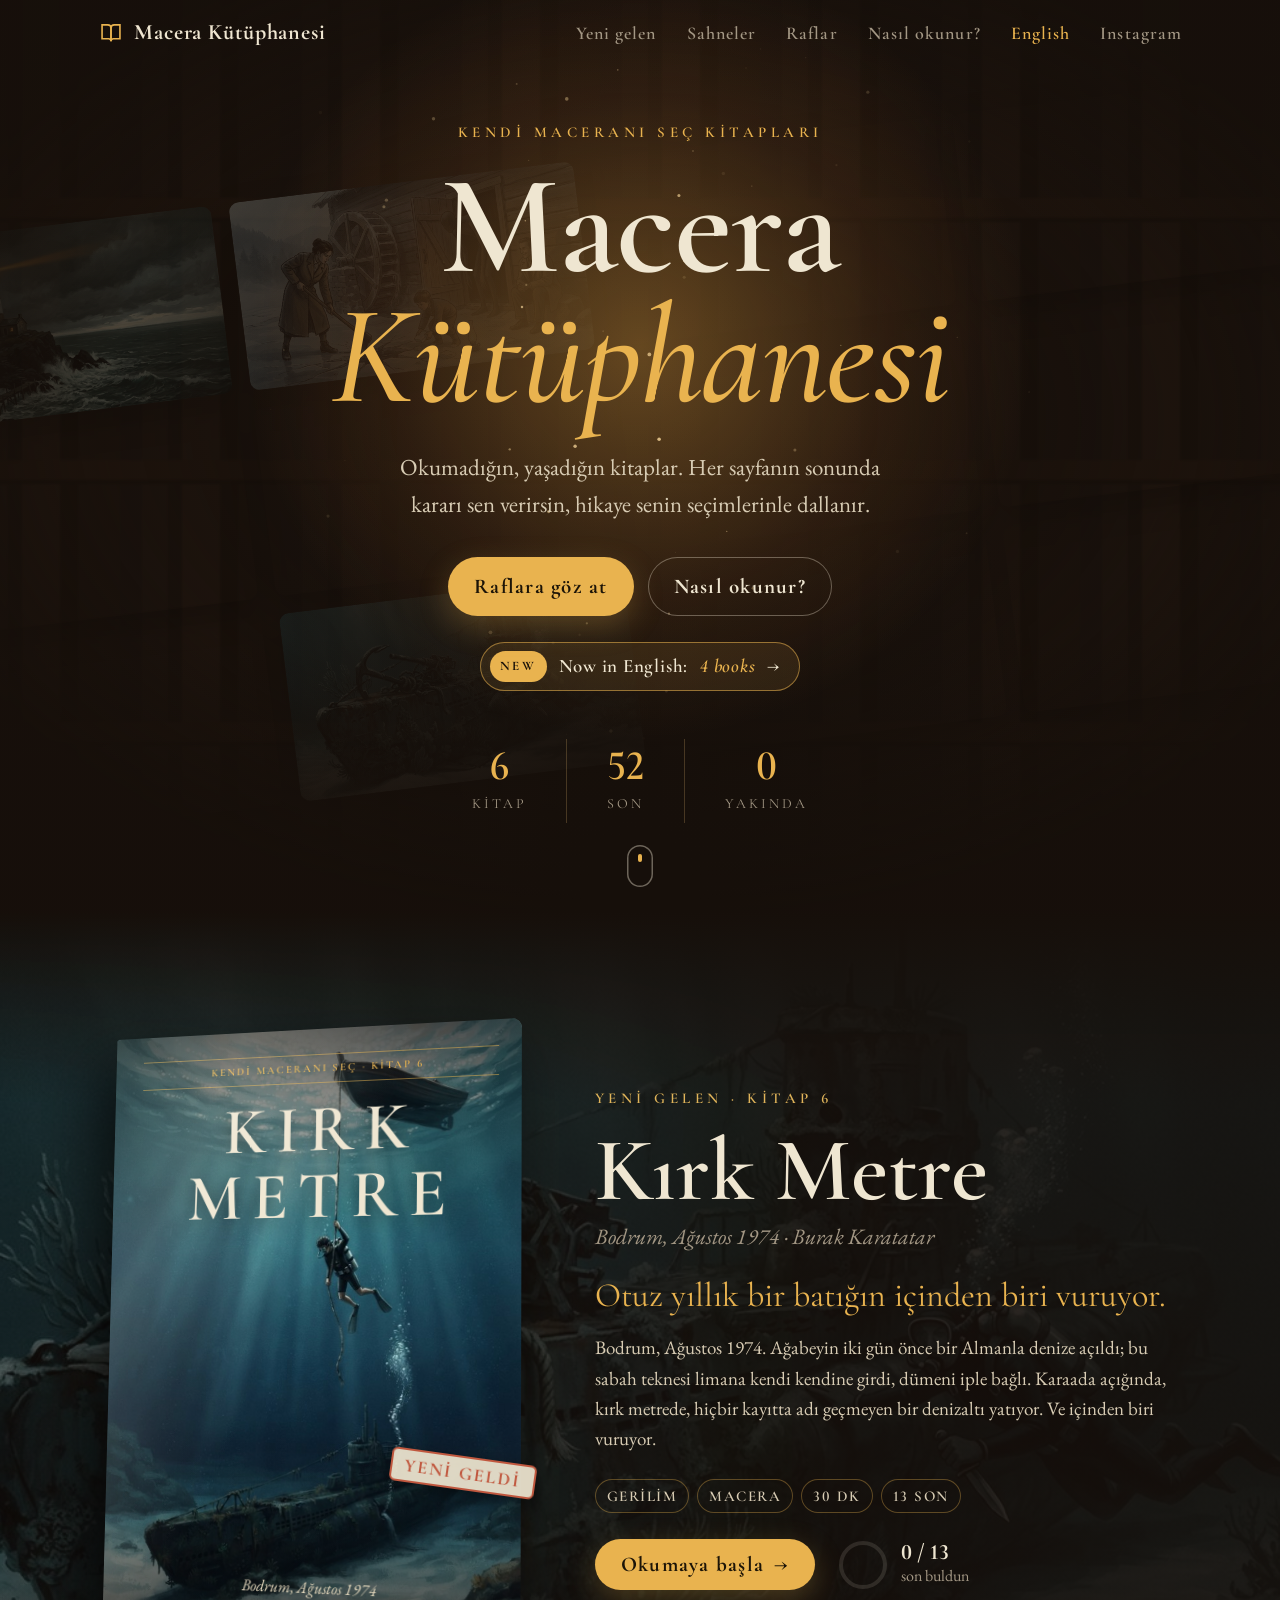
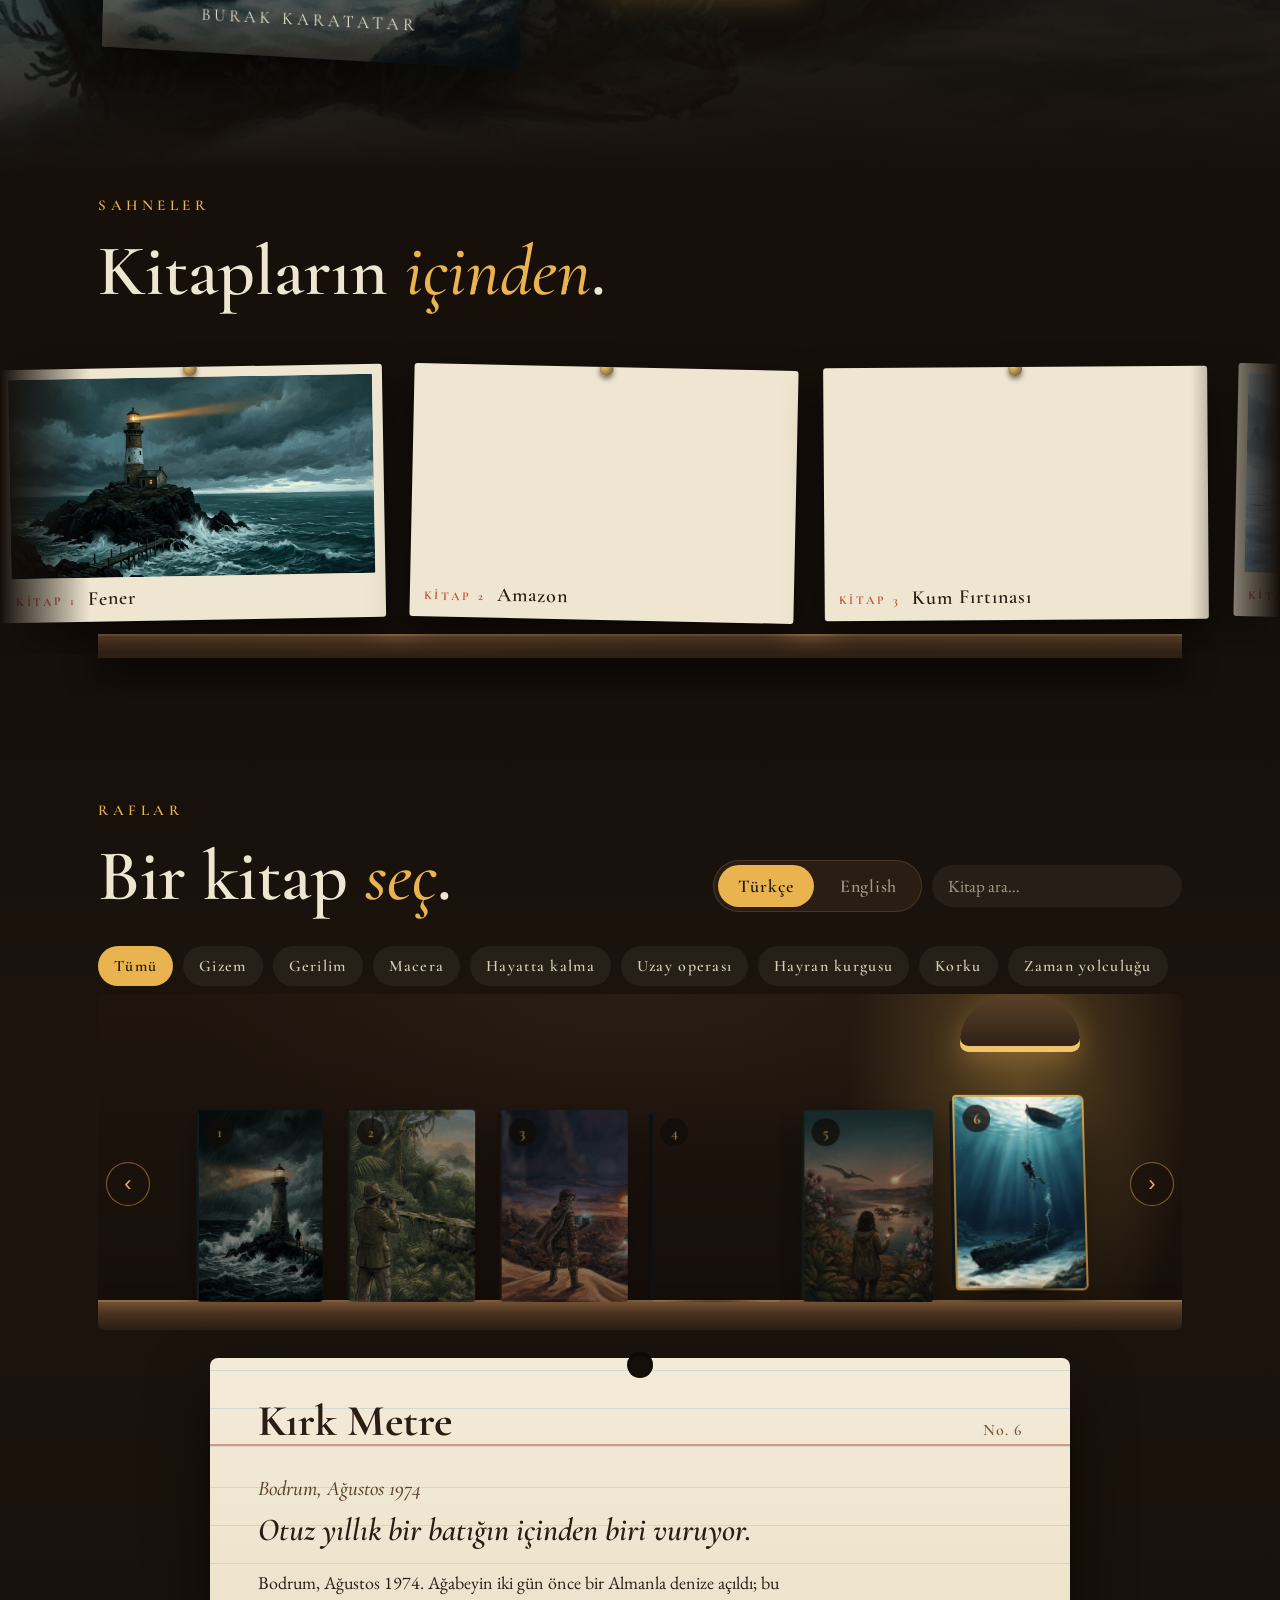
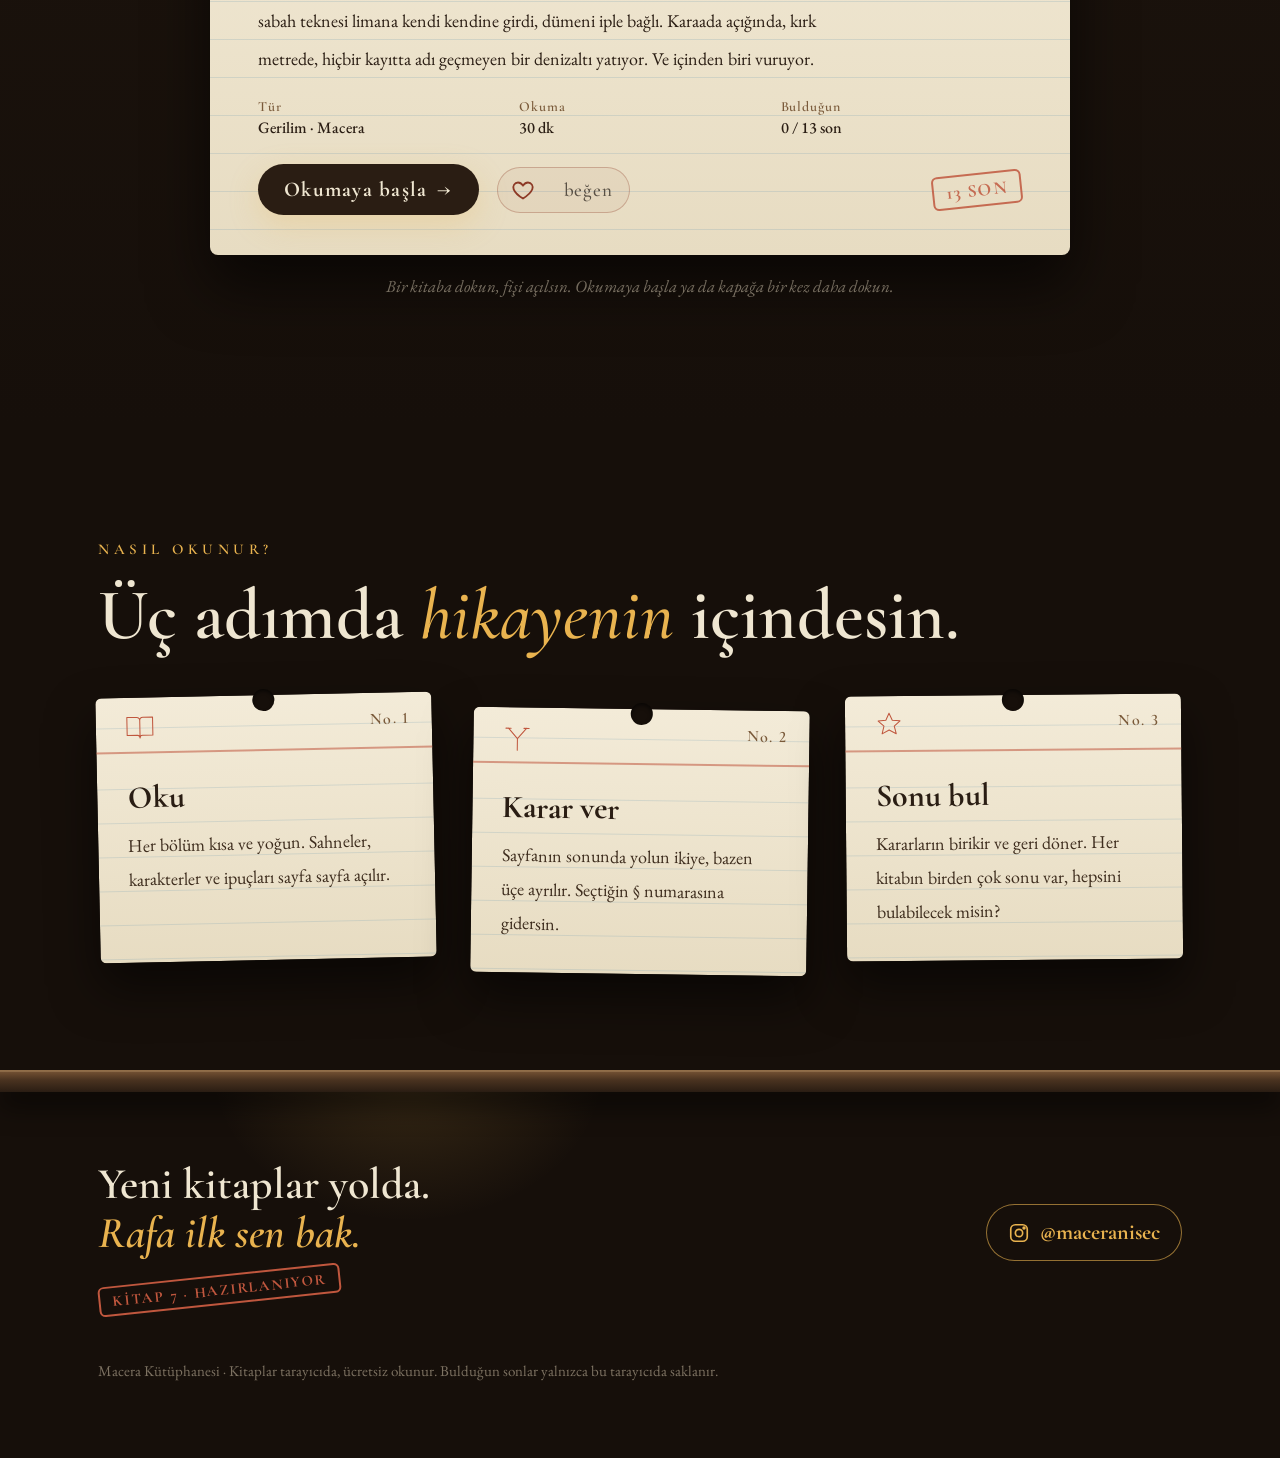
==== commit a0decc2f: "Ana sayfa: raftaki tasarım dili tüm bölümlere (fiş kartları, damgalar, iğneli sahneler, ahşap künye)" ====
--- a/index.html
+++ b/index.html
@@ -250,6 +250,60 @@
 .opener .cvx { position: absolute; inset: 0; transform-origin: left center; background-size: cover; background-position: center; border-radius: 2px 6px 6px 2px; backface-visibility: hidden; }
 .opener .flash { position: absolute; inset: 0; background: #efe6d1; opacity: 0; }
 
+
+/* ---------- ortak dil (design-dna): kütüphane fişi, kırmızı damga, ahşap raf, lamba ışığı ---------- */
+:root { --kagit: #efe6d1; --murekkep: #2a1d13; --damga: #c0573e; --cizgi: rgba(111,155,176,.22); }
+.nav.solid { box-shadow: 0 1px 0 rgba(201,160,99,.18); }
+.damga-k { display: inline-block; font: 700 18px var(--display); letter-spacing: .12em; text-transform: uppercase; color: var(--damga); border: 2px solid var(--damga); border-radius: 6px; padding: 4px 12px; rotate: -6deg; white-space: nowrap; }
+
+/* giriş: sayılar fiş sekmesi gibi */
+.stats { gap: 0; }
+.stats div { padding: 6px clamp(18px, 3.4vw, 40px); }
+.stats div + div { box-shadow: -1px 0 0 rgba(201,160,99,.28); }
+.stats b { color: var(--lamp); }
+
+/* yeni gelen: kapağın köşesinde damga */
+.tilt { position: relative; }
+.tilt .yeni { position: absolute; z-index: 3; bottom: 26%; right: -18px; background: rgba(239,230,209,.92); box-shadow: 0 8px 20px rgba(0,0,0,.45); rotate: 8deg; pointer-events: none; }
+.featured .chip { box-shadow: inset 0 0 0 1px rgba(233,179,79,.35); }
+
+/* sahneler: rafın üstüne iğnelenmiş baskılar */
+.marquee .track { gap: 28px; padding: 26px 0 34px; }
+.scene { aspect-ratio: auto; background: var(--kagit); padding: 10px 10px 0; border-radius: 3px; box-shadow: 0 18px 36px rgba(0,0,0,.55); rotate: -1deg; }
+.scene:nth-child(even) { rotate: 1.2deg; }
+.scene:nth-child(3n) { rotate: -.4deg; }
+.scene::before { content: ""; position: absolute; z-index: 2; left: 50%; top: -5px; width: 14px; height: 14px; margin-left: -7px; border-radius: 50%; background: radial-gradient(circle at 35% 35%, #f1c46b, #8a6a3c 70%); box-shadow: 0 3px 5px rgba(0,0,0,.5); }
+.scene img { aspect-ratio: 1200 / 655; height: auto; border-radius: 1px; }
+.scene span { position: static; display: flex; align-items: baseline; gap: 12px; padding: 9px 4px 11px; background: none; color: var(--murekkep); font-size: 20px; }
+.scene span i { color: var(--damga); font-weight: 700; font-size: 12px; }
+.scene:hover, .scene:focus-visible { rotate: 0deg; transform: translateY(-8px); box-shadow: 0 26px 50px rgba(0,0,0,.6), 0 0 0 2px var(--lamp); }
+.scenes .raf-tahta { margin-top: -20px; position: relative; z-index: -1; height: 24px; }
+
+/* nasıl okunur: üç kütüphane fişi */
+.steps { gap: clamp(22px, 3vw, 40px); padding-top: 10px; }
+.step { border-radius: 6px; overflow: visible; color: var(--murekkep); padding: 70px 30px 32px; rotate: -1.2deg; transition: rotate .38s cubic-bezier(.2,.8,.2,1), translate .38s cubic-bezier(.2,.8,.2,1);
+  background-image: repeating-linear-gradient(transparent 0 33px, var(--cizgi) 33px 34px), linear-gradient(#f3ebd8, #e7dcc2); background-position: 0 58px, 0 0;
+  box-shadow: 0 24px 48px rgba(0,0,0,.55); }
+.step:nth-child(2) { rotate: .8deg; translate: 0 14px; }
+.step:nth-child(3) { rotate: -.5deg; }
+.step:hover { rotate: 0deg; translate: 0 -6px; }
+.step::after { content: ""; position: absolute; left: 0; right: 0; top: 54px; height: 2px; background: rgba(192,87,62,.55); }
+.step::before { content: "No. " counter(s); right: 22px; top: 18px; font-size: 16px; font-weight: 600; letter-spacing: .08em; color: #7a5a3a; }
+.step .igne { position: absolute; left: 50%; top: -6px; width: 22px; height: 22px; margin-left: -11px; border-radius: 50%; background: var(--night); box-shadow: inset 0 2px 4px rgba(0,0,0,.6); }
+.step svg { position: absolute; left: 26px; top: 12px; width: 36px; height: 36px; stroke: var(--damga); }
+.step h3 { margin: 4px 0 6px; font-weight: 700; }
+.step p { color: #3d2c1d; line-height: 34px; }
+
+/* künye: rafın tahtası, lamba ışığı ve sıradaki kitabın damgası */
+footer { position: relative; border-top: 0; padding-top: 90px; overflow: hidden; isolation: isolate; }
+footer::before { content: ""; position: absolute; left: 0; right: 0; top: 0; height: 22px; background: linear-gradient(#7a5636, #4a3320 45%, #2a1d13); box-shadow: 0 14px 26px rgba(0,0,0,.55), inset 0 2px 0 rgba(255,220,160,.18); }
+footer::after { content: ""; position: absolute; z-index: -1; left: 10%; top: 0; width: 560px; height: 360px; pointer-events: none; background: radial-gradient(ellipse 50% 60% at 50% 0%, rgba(233,179,79,.16), transparent 70%); }
+footer .siradaki { display: block; width: max-content; margin-top: 18px; font-size: 15px; }
+@media (max-width: 860px) {
+  .step, .step:nth-child(2), .step:nth-child(3) { rotate: 0deg; translate: none; }
+  .tilt .yeni { right: 4px; }
+}
+
 @media (max-width: 860px) {
   .nav ul li:not(.keep) { display: none; }
   .en-pill { font-size: 16px; white-space: nowrap; gap: 8px; padding-right: 14px; }
@@ -325,6 +379,7 @@
 <section class="scenes" id="sahneler">
   <div class="wrap"><div class="sec-head reveal"><div><p class="kicker">Sahneler</p><h2>Kitapların <em>içinden</em>.</h2></div></div></div>
   <div class="marquee reveal" id="scenes"></div>
+  <div class="wrap"><div class="raf-tahta" aria-hidden="true"></div></div>
 </section>
 
 <section class="library reveal" id="raf">
@@ -362,15 +417,15 @@
   <div class="wrap">
     <div class="sec-head reveal"><div><p class="kicker">Nasıl okunur?</p><h2>Üç adımda <em>hikayenin</em> içindesin.</h2></div></div>
     <div class="steps">
-      <div class="step reveal">
+      <div class="step reveal"><span class="igne" aria-hidden="true"></span>
         <svg viewBox="0 0 56 56" aria-hidden="true"><path class="draw" d="M8 12h15a5 5 0 0 1 5 5v27a4 4 0 0 0-4-4H8zM48 12H33a5 5 0 0 0-5 5v27a4 4 0 0 1 4-4h16z"/></svg>
         <h3>Oku</h3><p>Her bölüm kısa ve yoğun. Sahneler, karakterler ve ipuçları sayfa sayfa açılır.</p>
       </div>
-      <div class="step reveal">
+      <div class="step reveal"><span class="igne" aria-hidden="true"></span>
         <svg viewBox="0 0 56 56" aria-hidden="true"><path class="draw" d="M28 48V30M28 30L14 14M28 30l14-16M10 14h8M38 14h8"/></svg>
         <h3>Karar ver</h3><p>Sayfanın sonunda yolun ikiye, bazen üçe ayrılır. Seçtiğin § numarasına gidersin.</p>
       </div>
-      <div class="step reveal">
+      <div class="step reveal"><span class="igne" aria-hidden="true"></span>
         <svg viewBox="0 0 56 56" aria-hidden="true"><path class="draw" d="M28 8l5 11 12 1-9 8 3 12-11-6-11 6 3-12-9-8 12-1z"/></svg>
         <h3>Sonu bul</h3><p>Kararların birikir ve geri döner. Her kitabın birden çok sonu var, hepsini bulabilecek misin?</p>
       </div>
@@ -380,7 +435,7 @@
 
 <footer>
   <div class="wrap">
-    <p class="big">Yeni kitaplar yolda.<br><em>Rafa ilk sen bak.</em></p>
+    <div><p class="big">Yeni kitaplar yolda.<br><em>Rafa ilk sen bak.</em></p><span class="damga-k siradaki" id="siradaki"></span></div>
     <a class="ig" id="ig" href="#" target="_blank" rel="noopener">
       <svg viewBox="0 0 24 24" fill="none" stroke="currentColor" stroke-width="1.8" aria-hidden="true"><rect x="3" y="3" width="18" height="18" rx="5"/><circle cx="12" cy="12" r="4"/><circle cx="17.5" cy="6.5" r="1" fill="currentColor"/></svg>
       <span id="ig-name"></span>
@@ -419,6 +474,7 @@
   const soon = trBooks.length - trLive.length;
   $("#stats").innerHTML = `<div><b>${trLive.length}</b><span>Kitap</span></div><div><b>${endings}</b><span>Son</span></div><div id="stat-likes" hidden><b>0</b><span>Beğeni</span></div><div><b>${soon}</b><span>Yakında</span></div>`;
   const likeTotals = {};
+  $("#siradaki").textContent = `Kitap ${trBooks.length + 1} · hazırlanıyor`;
 
   /* görseller: Türkçe kitapların sahneleri (katalogda gorseller) */
   const trShow = books.filter((b) => (!b.dil || b.dil === "tr") && b.durum === "yayinda" && (b.gorseller || []).length);
@@ -453,7 +509,7 @@
   if (F) {
     const got = found(F), total = F.sonSayisi || 0, C = 2 * Math.PI * 22;
     $("#feat").innerHTML = `
-      <div class="tilt"><div class="cv" id="feat-cv" role="link" tabindex="0" aria-label="${esc(F.baslik)} kitabını aç">
+      <div class="tilt"><span class="damga-k yeni" aria-hidden="true">Yeni geldi</span><div class="cv" id="feat-cv" role="link" tabindex="0" aria-label="${esc(F.baslik)} kitabını aç">
         <img src="${esc(F.kapak)}" alt="">
         <div class="cv-text"><div><div class="band">${esc(F.seri)} · Kitap ${F.kitapNo}</div><div class="t" style="font-size:clamp(28px, ${Math.min(19, 85 / (Math.max(...F.baslik.split(/\s+/).map((w) => w.length)) * 0.92)).toFixed(1)}cqi, 84px)">${esc(F.baslik.toLocaleUpperCase("tr"))}</div></div>
           <div><div class="s">${esc(F.altBaslik)}</div><div class="a">${esc(F.yazar)}</div></div></div>
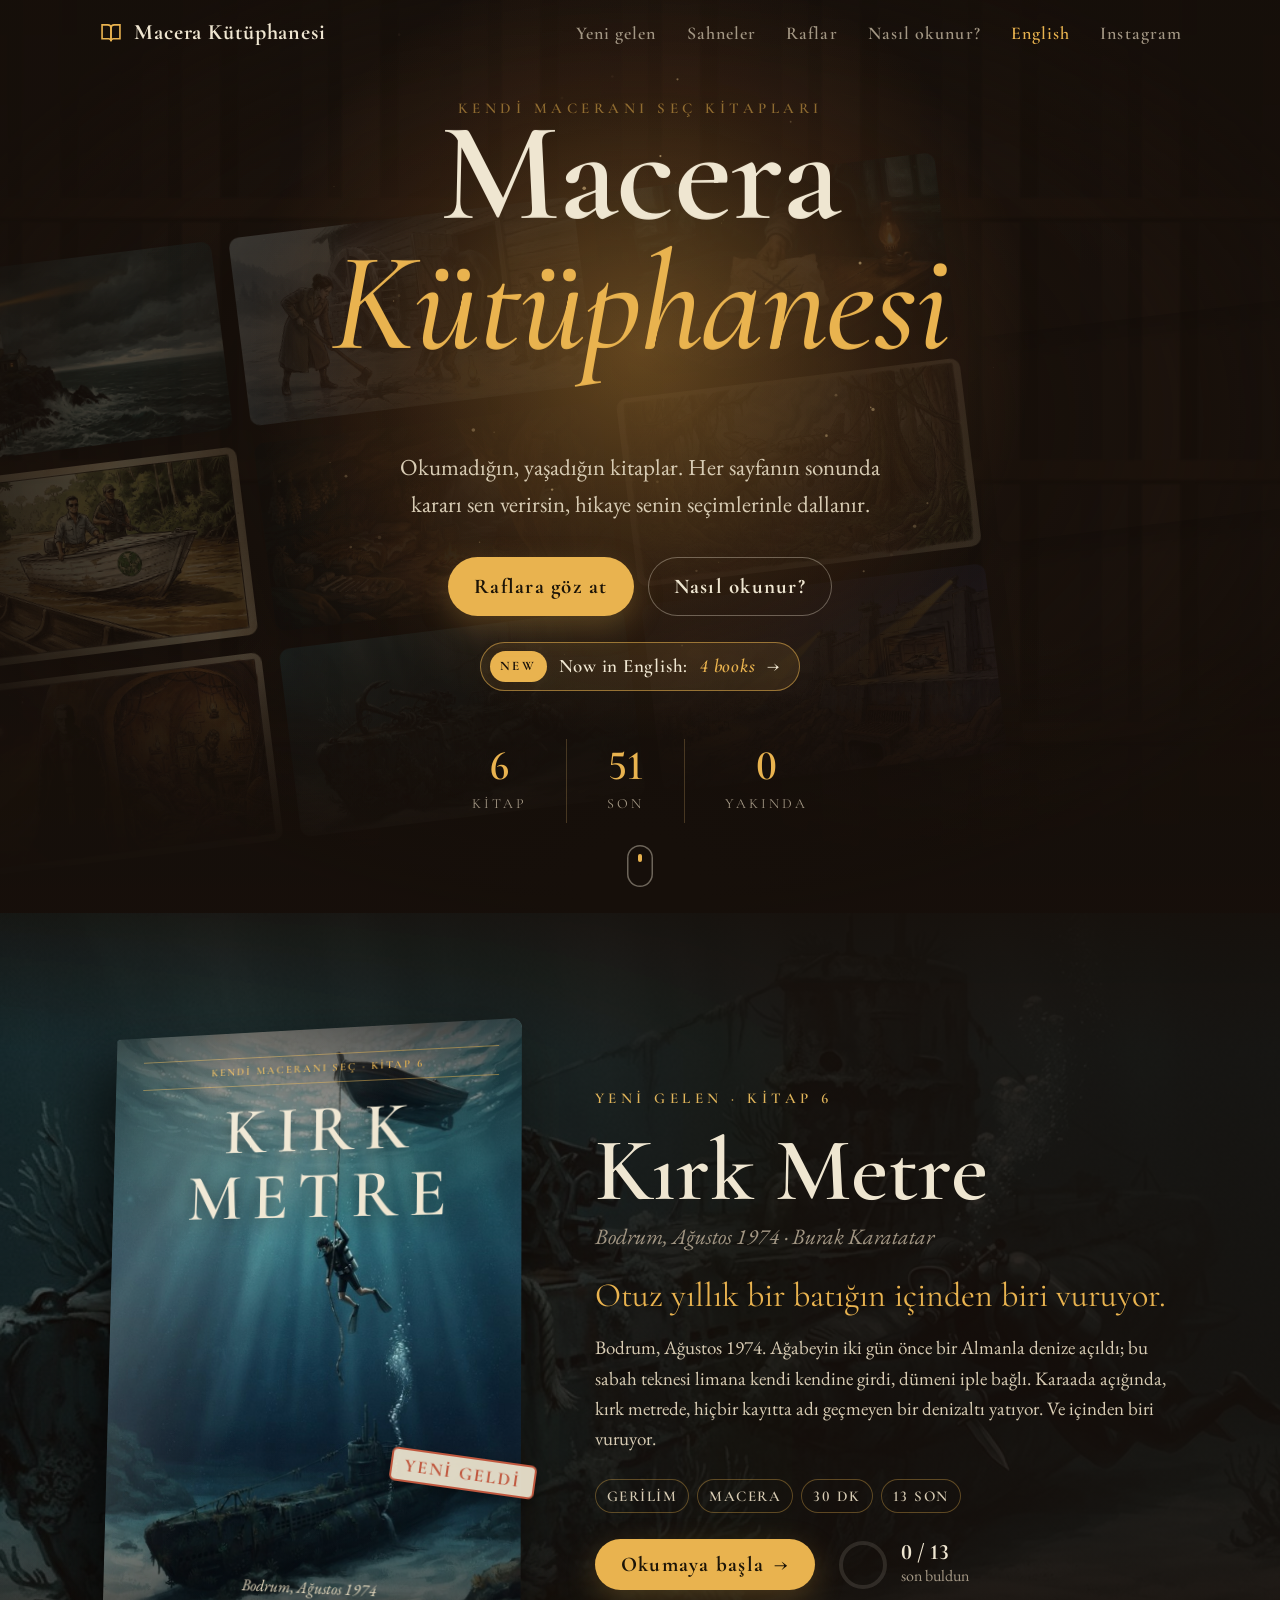
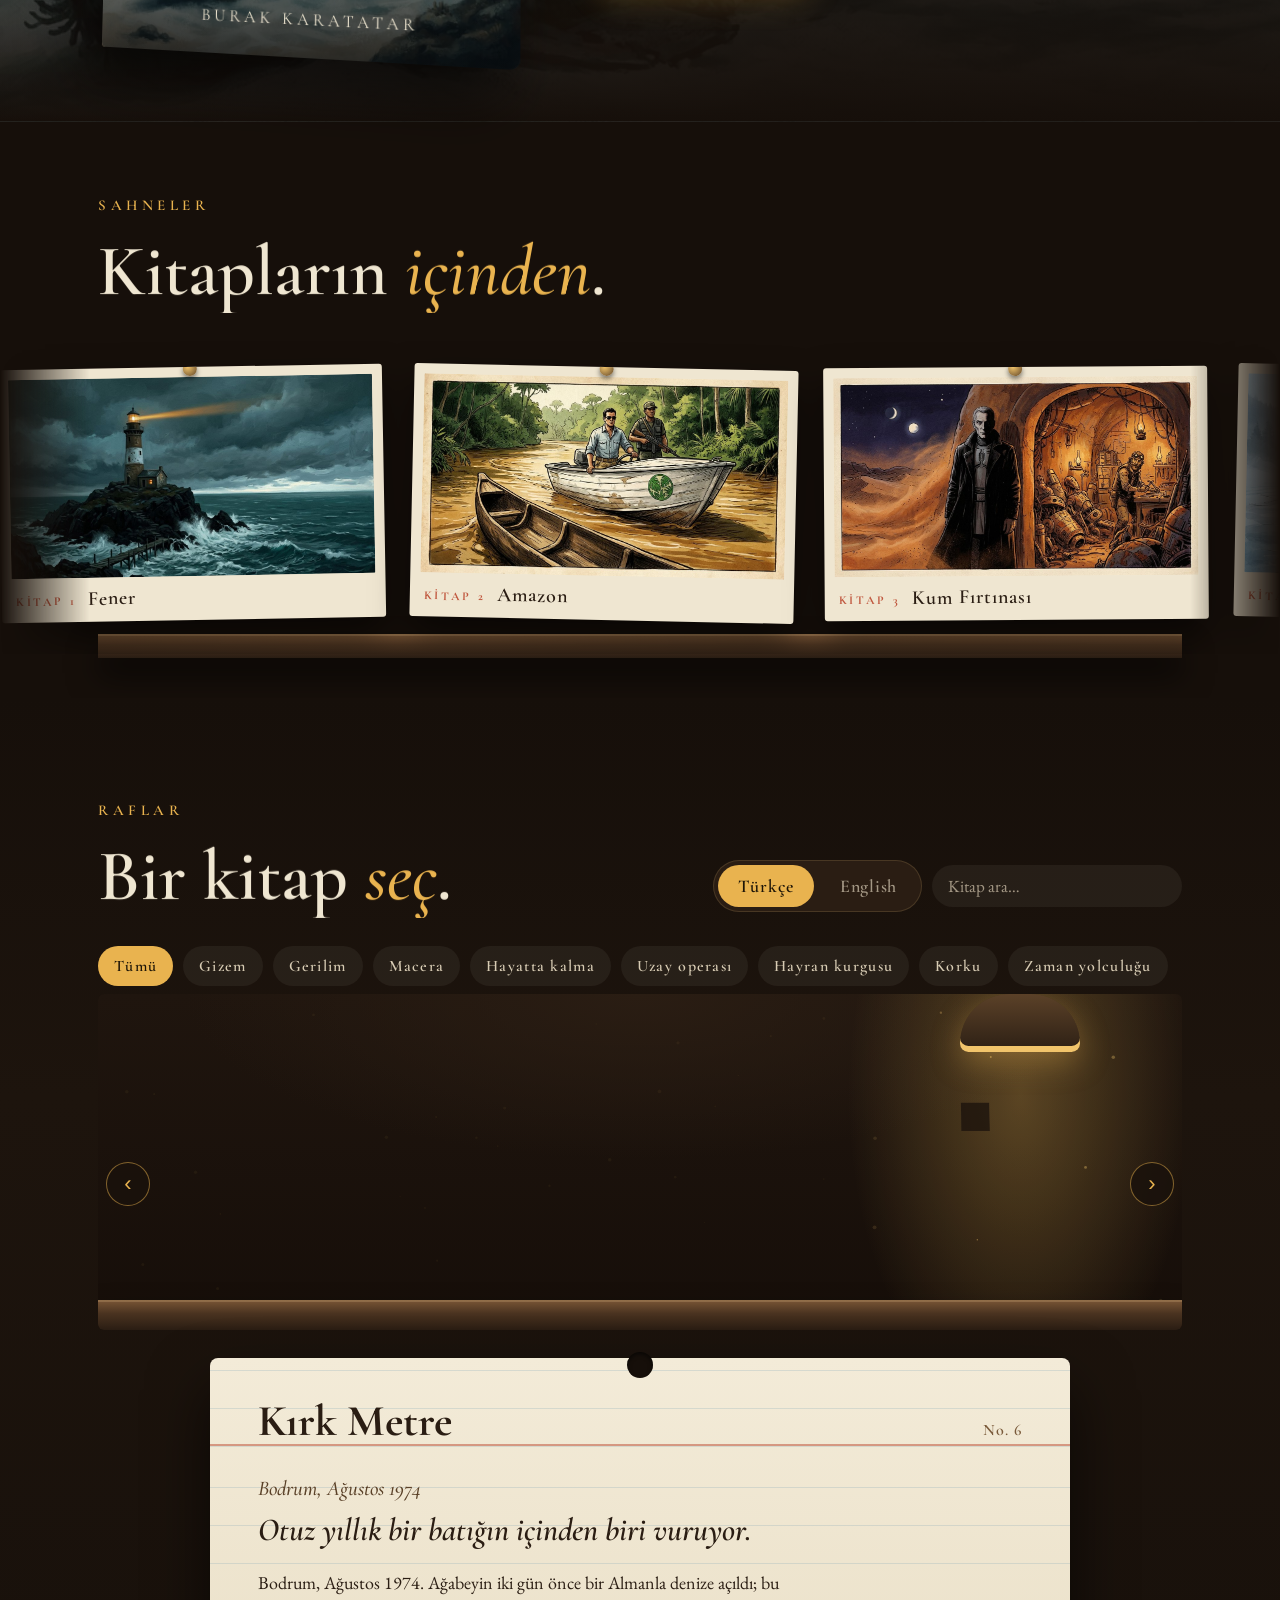
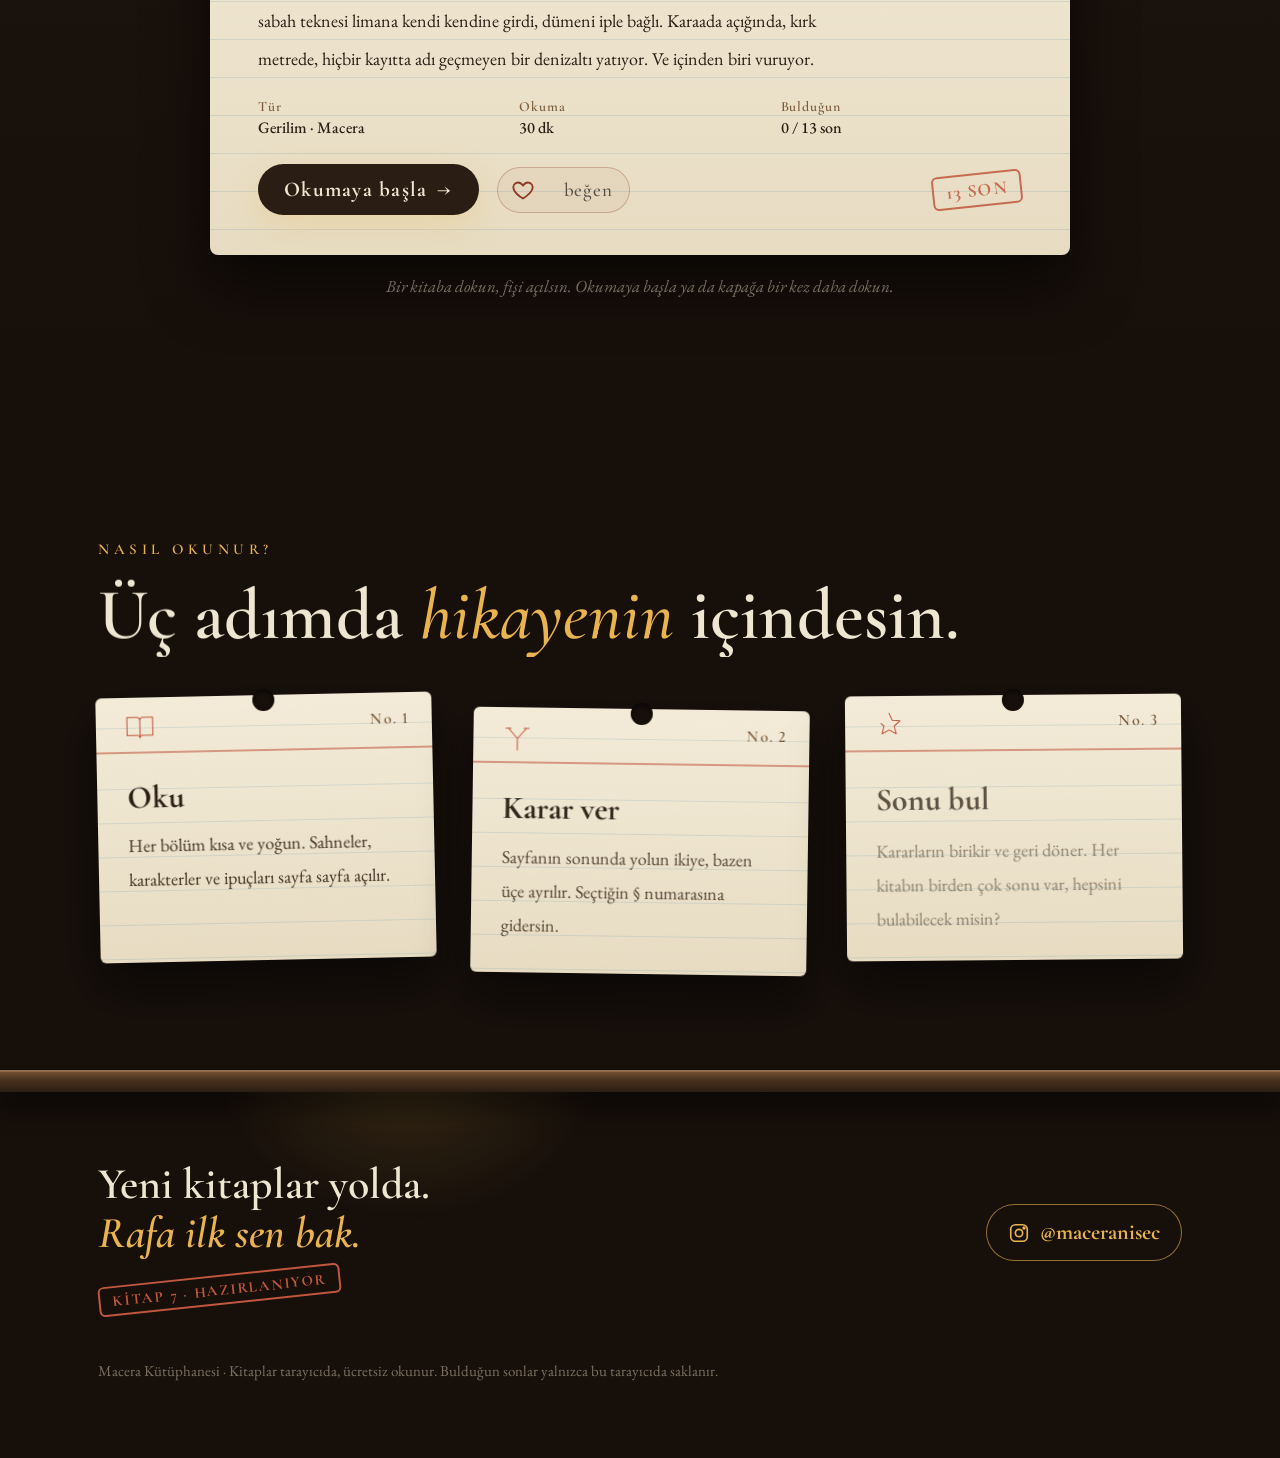
==== commit 5e80f68d: "Ana sayfa: GSAP hareket katmanı (sayılar, derinlik, vitrin, başlıklar, şerit hızı, raf ve fiş, adıml" ====
--- a/index.html
+++ b/index.html
@@ -16,6 +16,7 @@
 <link href="https://fonts.googleapis.com/css2?family=Cormorant+Garamond:ital,wght@0,500;0,600;0,700;1,500&family=EB+Garamond:ital,wght@0,400;0,500;1,400&display=swap" rel="stylesheet">
 <script src="katalog.js"></script>
 <script src="begeni.js"></script>
+<link rel="stylesheet" href="hareket/hareket.css">
 <style>
 /* Macera Kütüphanesi: gece, ahşap raflar, tek bir lamba ışığı.
    Düzen: tam ekran ışıklı giriş → yeni gelen vitrini → lamba ışığında vitrin rafı ve kütüphane fişi → nasıl okunur → künye. */
@@ -757,5 +758,9 @@
   if (reduce) tick(0); else requestAnimationFrame(tick);
 })();
 </script>
+<!-- Hareket katmanı (GSAP): kaydırma ve giriş animasyonları; "hareketi azalt" diyenlerde çalışmaz -->
+<script src="hareket/gsap.min.js" defer></script>
+<script src="hareket/ScrollTrigger.min.js" defer></script>
+<script src="hareket/hareket.js" defer></script>
 </body>
 </html>
--- a/hareket/hareket.css
+++ b/hareket/hareket.css
@@ -0,0 +1,7 @@
+/* Hareket katmanı (GSAP demo): GSAP'ın yönettiği yerlerde CSS animasyonları devre dışı */
+.hk-kelime { display: inline-block; overflow: hidden; vertical-align: top; padding-bottom: .08em; margin-bottom: -.08em; }
+.hk-ic { display: inline-block; will-change: transform; }
+.hareket .fis { animation: none !important; }
+.hareket .step svg .draw { transition: none !important; }
+.hareket .kt[aria-pressed="true"] { transform: none; }
+.hareket #title, .hareket .reel { will-change: transform; }
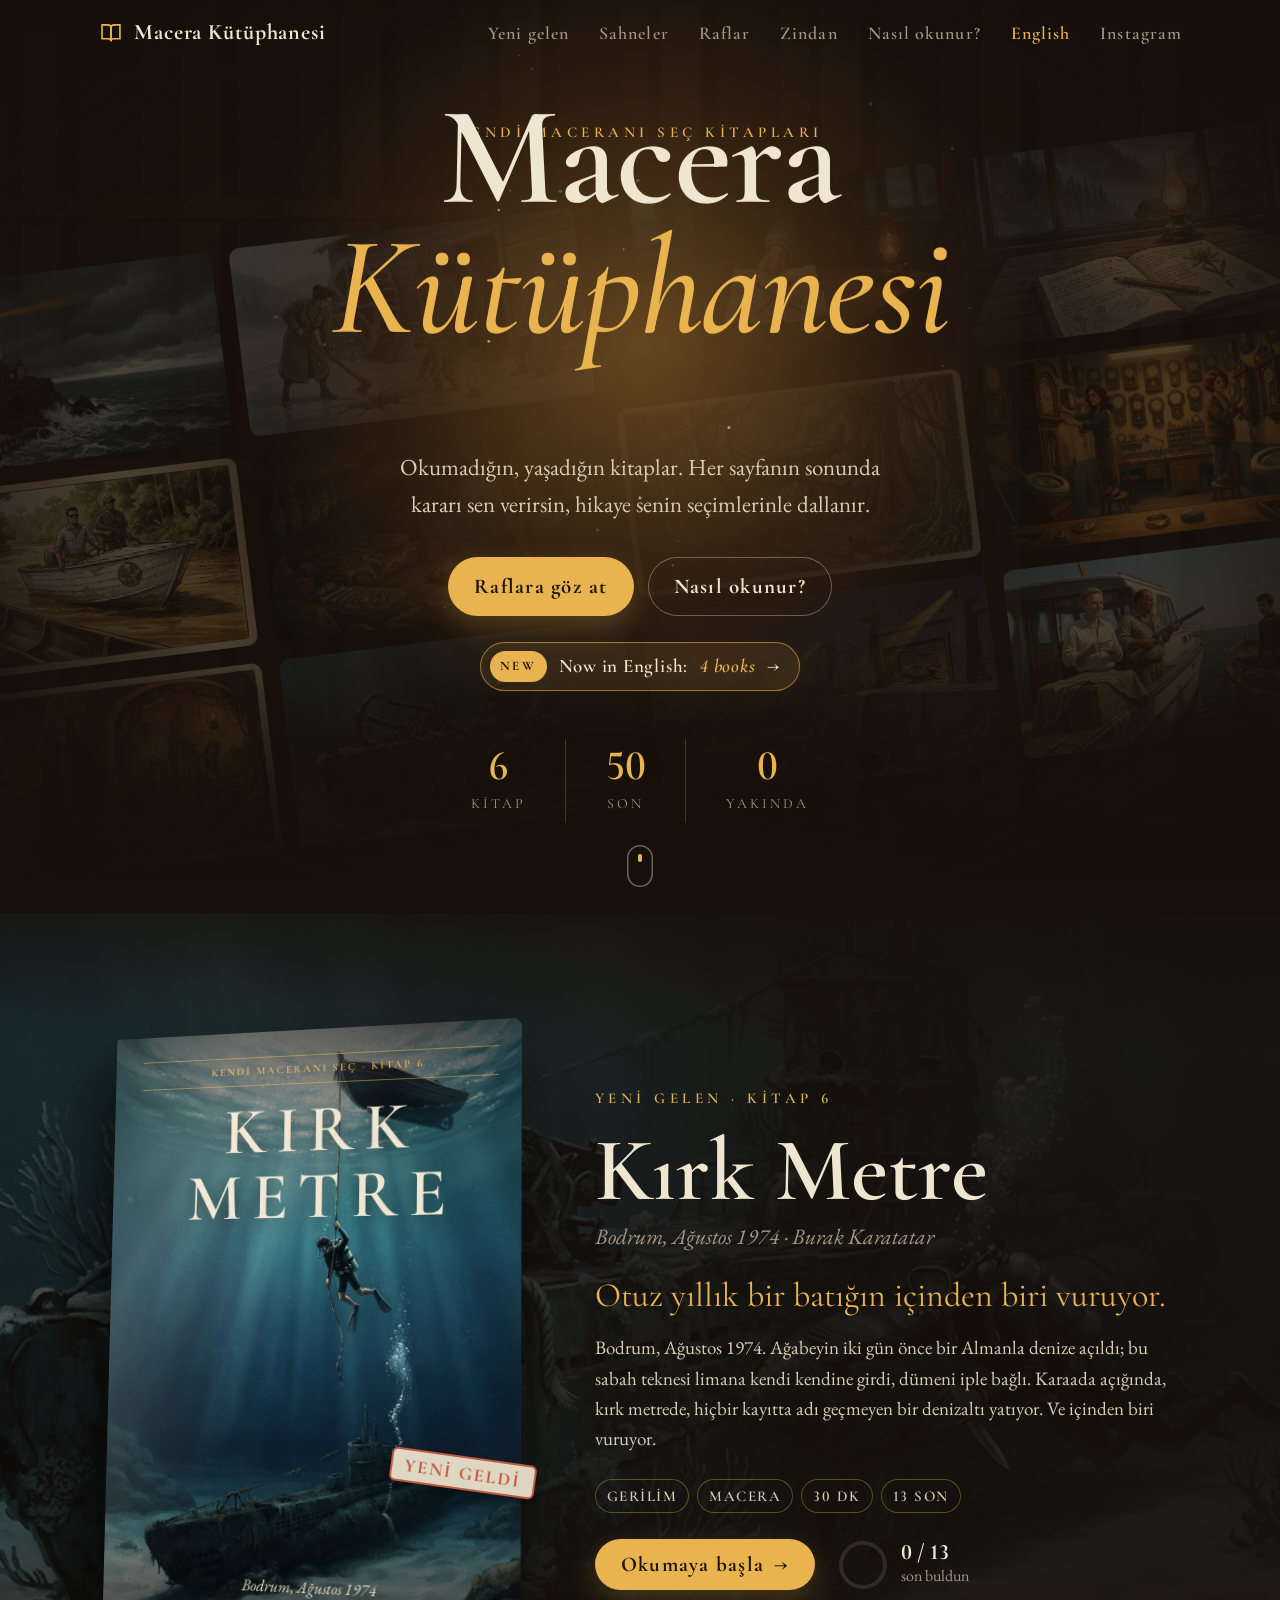
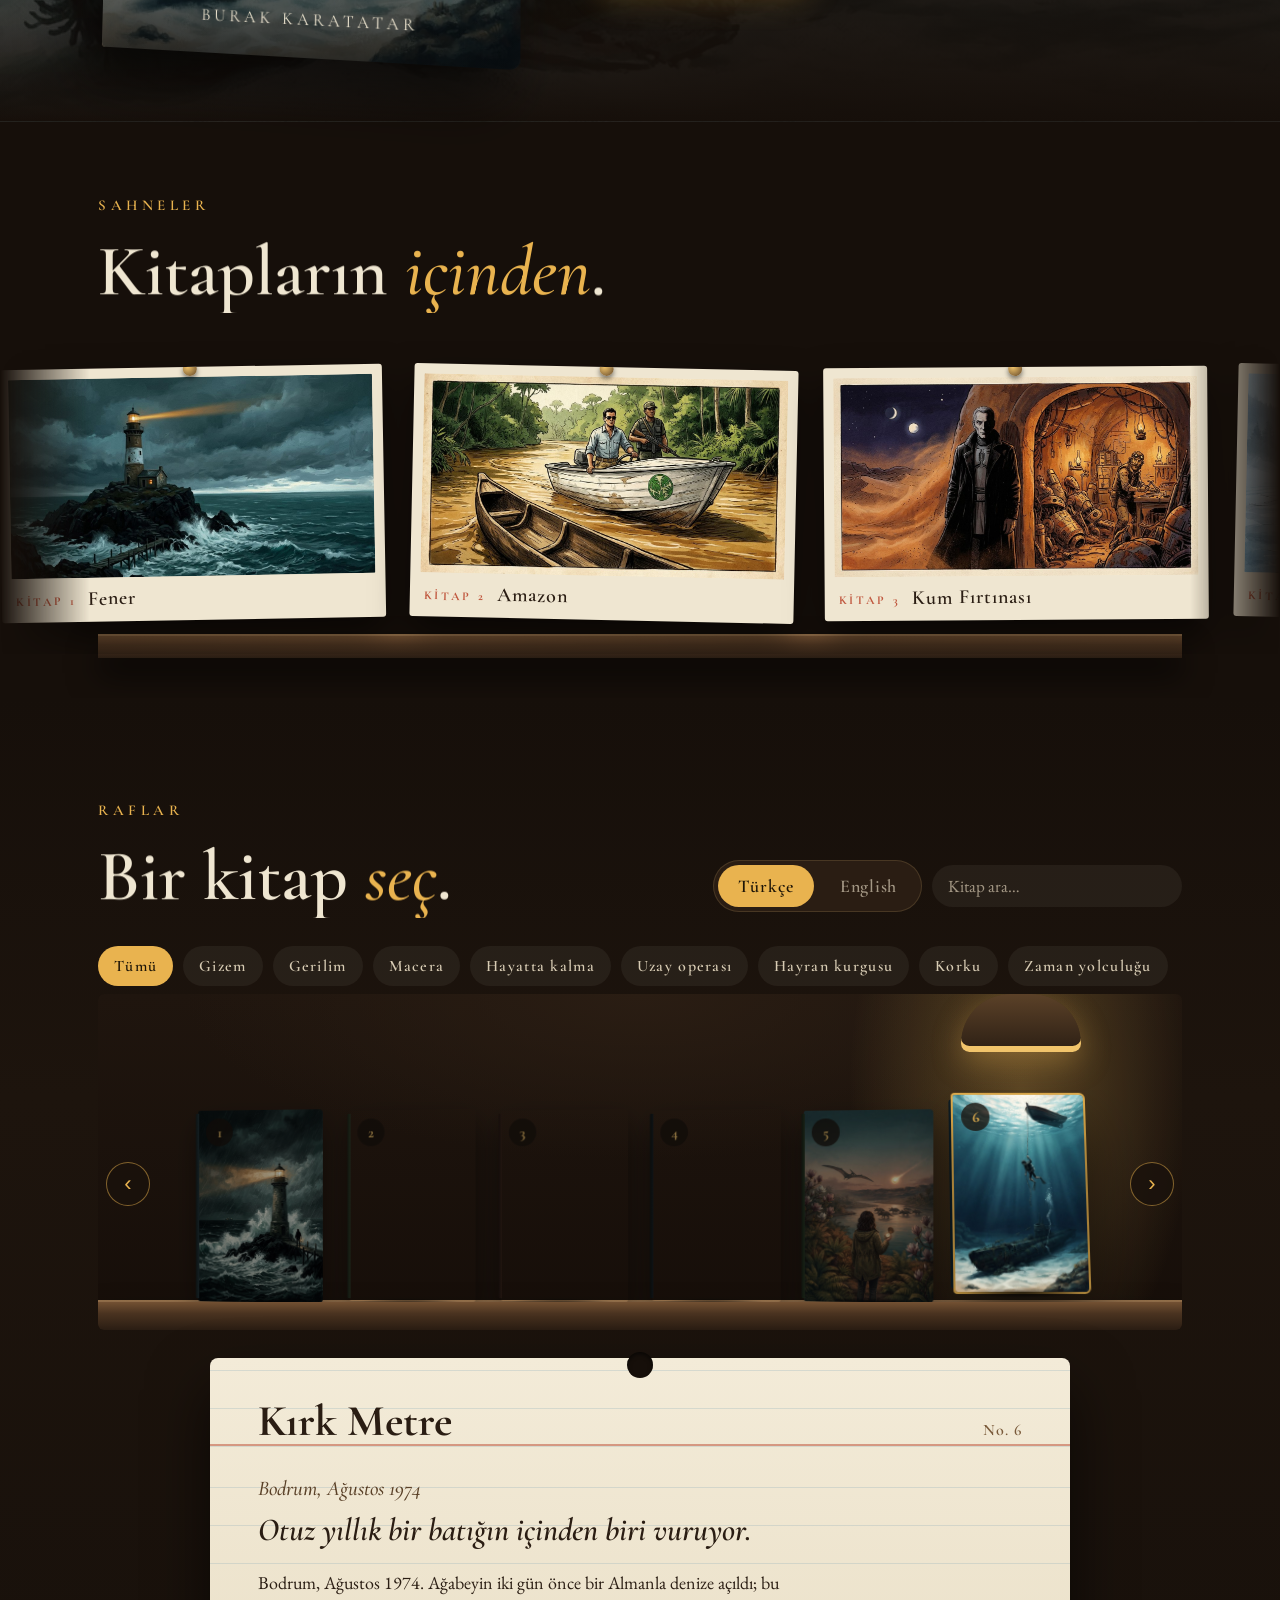
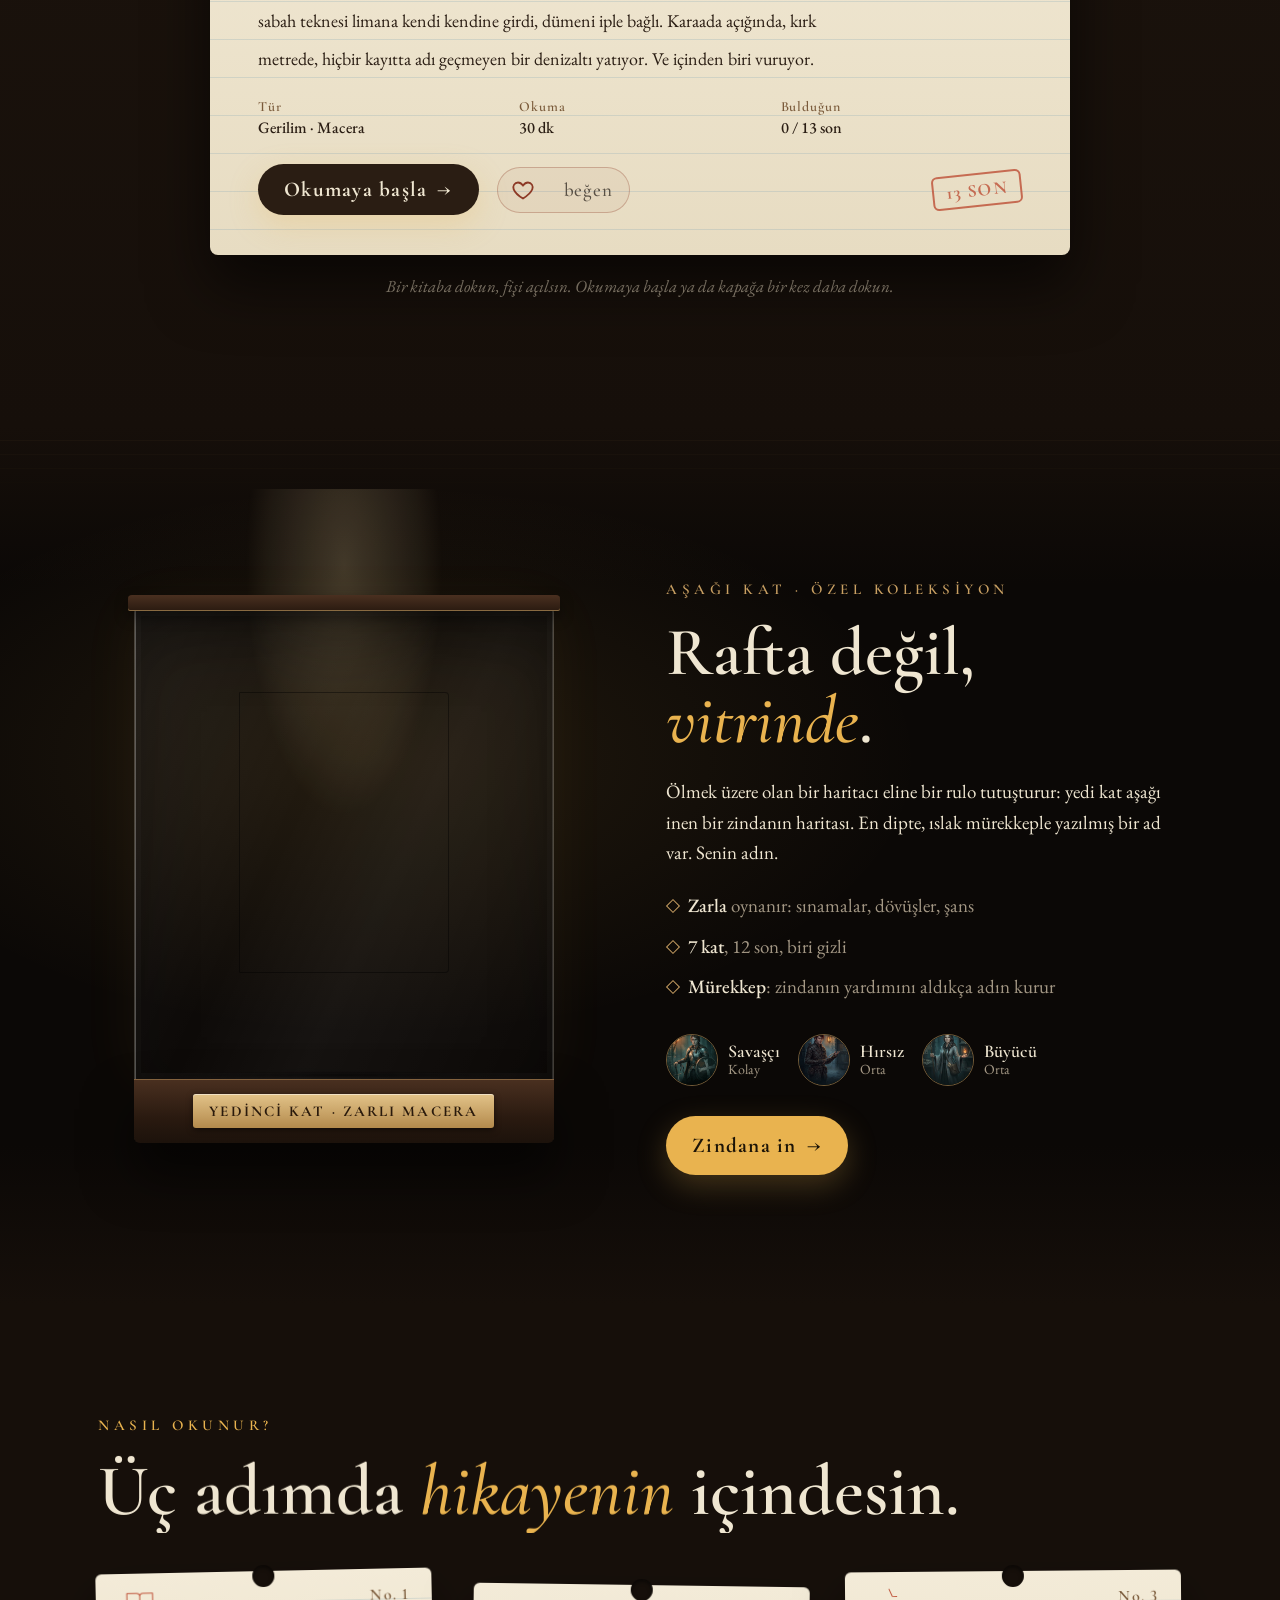
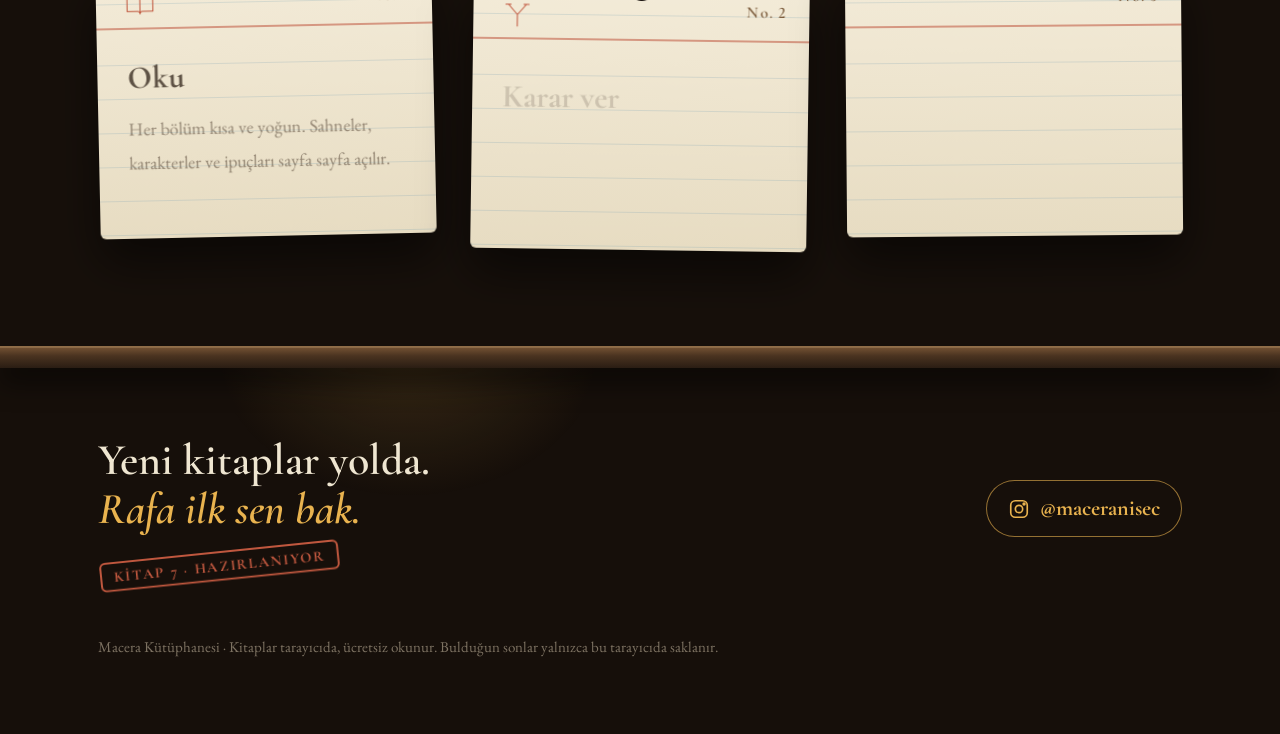
==== commit e1899ccb: "Zindan: Yedinci Kat camlı dönen vitrinde (raflardan ayrı); oyun /yedinci-kat adresinde, arama motorl" ====
--- a/index.html
+++ b/index.html
@@ -332,6 +332,82 @@
   .reveal.pre { transform: none; opacity: 1; }
   html { scroll-behavior: auto; }
 }
+/* Zindan: rafların altındaki özel vitrin. Camlı kutuda ağır ağır dönen tek kitap (Yedinci Kat). */
+.zindan { position: relative; padding: clamp(90px, 12vw, 150px) 0 clamp(80px, 10vw, 130px); overflow: hidden;
+  background: radial-gradient(ellipse 60% 45% at 30% 38%, rgba(233,179,79,.10), transparent 70%),
+    linear-gradient(#160f0a, #0b0806 18%, #0b0806 82%, #160f0a); }
+.zindan-basamak { position: absolute; inset: 0 0 auto; height: 70px; opacity: .5;
+  background: repeating-linear-gradient(180deg, transparent 0 13px, rgba(201,160,99,.10) 13px 14px);
+  -webkit-mask: linear-gradient(#000, transparent); mask: linear-gradient(#000, transparent); }
+.zindan-ic { display: grid; grid-template-columns: minmax(0, 1fr) minmax(0, 1.05fr); gap: clamp(36px, 6vw, 90px); align-items: center; }
+.zindan .kicker { color: var(--brass); }
+.zindan h2 { font-family: var(--display); font-weight: 600; font-size: clamp(40px, 6vw, 68px); line-height: 1; margin: 6px 0 22px; }
+.zindan h2 em { color: var(--lamp); font-weight: 500; }
+.zindan-giris { color: var(--paper); margin: 0 0 18px; max-width: 34em; }
+.zindan-ozellik { list-style: none; padding: 0; margin: 0 0 26px; color: var(--mute); }
+.zindan-ozellik li { padding: 5px 0 5px 22px; position: relative; }
+.zindan-ozellik li::before { content: ""; position: absolute; left: 2px; top: 15px; width: 8px; height: 8px; transform: rotate(45deg); border: 1px solid var(--brass); }
+.zindan-ozellik b { color: var(--paper); font-weight: 500; }
+.zindan-sinif { display: flex; gap: 18px; margin: 0 0 30px; flex-wrap: wrap; }
+.zindan-sinif figure { margin: 0; display: flex; align-items: center; gap: 10px; }
+.zindan-sinif img { width: 52px; height: 52px; border-radius: 50%; object-fit: cover; border: 1px solid rgba(201,160,99,.55); }
+.zindan-sinif figcaption { font-family: var(--display); font-weight: 600; font-size: 18px; line-height: 1.1; }
+.zindan-sinif small { display: block; font-family: var(--body); font-weight: 400; font-size: 14px; color: var(--mute); }
+
+.cam-vitrin { position: relative; display: block; width: min(100%, 420px); margin: 0 auto; text-decoration: none; perspective: 1300px; }
+.cam-vitrin .spot { position: absolute; left: 50%; top: -120px; width: 460px; height: 640px; transform: translateX(-50%); pointer-events: none;
+  background: radial-gradient(ellipse 30% 55% at 50% 12%, rgba(255,226,170,.20), rgba(255,226,170,.06) 55%, transparent 72%); }
+.cam-vitrin::before { content: ""; position: absolute; z-index: 4; left: -6px; right: -6px; top: -14px; height: 16px; border-radius: 4px 4px 2px 2px;
+  background: linear-gradient(#4a3020, #2a1a10); box-shadow: inset 0 -1px 0 rgba(201,160,99,.6), 0 6px 14px rgba(0,0,0,.45); }
+.cam { position: relative; display: block; height: 470px; border-radius: 4px 4px 0 0;
+  border: 1px solid rgba(239,230,209,.22); border-bottom: 0;
+  background: linear-gradient(115deg, rgba(255,255,255,.07), rgba(255,255,255,.015) 40%, rgba(255,255,255,.05) 60%, rgba(255,255,255,.01));
+  box-shadow: inset 0 0 0 6px rgba(255,255,255,.02), inset 0 30px 60px rgba(0,0,0,.35), 0 0 60px rgba(233,179,79,.06);
+  overflow: hidden; }
+.cam::before { content: ""; position: absolute; inset: 0; border-left: 1px solid rgba(255,255,255,.28); border-right: 1px solid rgba(255,255,255,.12); pointer-events: none; z-index: 3; }
+.parilti { position: absolute; inset: -20% auto -20% -60%; width: 38%; transform: skewX(-18deg); z-index: 3; pointer-events: none;
+  background: linear-gradient(90deg, transparent, rgba(255,255,255,.12), transparent); animation: parilti 7s ease-in-out infinite; }
+@keyframes parilti { 0%, 55% { left: -60%; } 85%, 100% { left: 130%; } }
+.kitap3b { --g: 210px; --y: 281px; --d: 40px; position: absolute; left: 50%; top: 82px; width: var(--g); height: var(--y); margin-left: calc(var(--g) / -2);
+  transform-style: preserve-3d; animation: kitap-don 22s linear infinite; }
+@keyframes kitap-don { from { transform: rotateX(-7deg) rotateY(0deg); } to { transform: rotateX(-7deg) rotateY(360deg); } }
+.cam-vitrin:hover .kitap3b, .cam-vitrin:focus-visible .kitap3b { animation-play-state: paused; }
+.yuz { position: absolute; display: block; backface-visibility: hidden; }
+.yuz.on, .yuz.arka { width: var(--g); height: var(--y); }
+.yuz.on { transform: translateZ(calc(var(--d) / 2)); }
+.yuz.on img { width: 100%; height: 100%; display: block; object-fit: cover; border-radius: 1px 4px 4px 1px; box-shadow: inset 0 0 0 1px rgba(0,0,0,.4); }
+.yuz.arka { transform: rotateY(180deg) translateZ(calc(var(--d) / 2)); border-radius: 4px 1px 1px 4px;
+  background: radial-gradient(circle at 50% 35%, #2c1f17, #120c09 75%); box-shadow: inset 0 0 0 6px #1a110c, inset 0 0 0 7px rgba(201,160,99,.4);
+  display: flex; flex-direction: column; align-items: center; justify-content: center; gap: 14px; padding: 30px; text-align: center; }
+.yuz.arka b { font-family: var(--display); font-size: 54px; color: var(--brass); line-height: 1; }
+.yuz.arka i { font-family: var(--body); font-size: 15px; color: var(--mute); }
+.yuz.sirt { width: var(--d); height: var(--y); left: calc(50% - var(--d) / 2); transform: rotateY(-90deg) translateZ(calc(var(--g) / 2));
+  background: linear-gradient(90deg, #120c09, #2c1f17 45%, #120c09); display: flex; align-items: center; justify-content: center; }
+.yuz.sirt b { writing-mode: vertical-rl; transform: rotate(180deg); font-family: var(--display); font-weight: 700; font-size: 15px; letter-spacing: .3em; color: var(--brass); }
+.yuz.kenar { width: var(--d); height: calc(var(--y) - 6px); top: 3px; left: calc(50% - var(--d) / 2); transform: rotateY(90deg) translateZ(calc(var(--g) / 2 - 3px));
+  background: repeating-linear-gradient(90deg, #e9dcbc 0 1px, #cfc09c 1px 2px); }
+.yuz.ust, .yuz.alt { width: calc(var(--g) - 3px); height: var(--d); top: calc(50% - var(--d) / 2); background: repeating-linear-gradient(0deg, #e9dcbc 0 1px, #cfc09c 1px 2px); }
+.yuz.ust { transform: rotateX(90deg) translateZ(calc(var(--y) / 2 - 2px)); }
+.yuz.alt { transform: rotateX(-90deg) translateZ(calc(var(--y) / 2 - 2px)); }
+.kul i { position: absolute; bottom: -10px; width: 3px; height: 3px; border-radius: 50%; background: rgba(239,230,209,.55); animation: kul-yuksel 9s linear infinite; }
+.kul i:nth-child(1) { left: 18%; animation-delay: 0s; } .kul i:nth-child(2) { left: 34%; animation-delay: -3s; } .kul i:nth-child(3) { left: 52%; animation-delay: -6s; }
+.kul i:nth-child(4) { left: 66%; animation-delay: -1.5s; } .kul i:nth-child(5) { left: 80%; animation-delay: -4.5s; } .kul i:nth-child(6) { left: 90%; animation-delay: -7.5s; }
+@keyframes kul-yuksel { from { transform: translateY(0); opacity: 0; } 15% { opacity: .8; } to { transform: translateY(-470px) translateX(14px); opacity: 0; } }
+.kaide { position: relative; display: flex; justify-content: center; height: 64px; border-radius: 0 0 6px 6px;
+  background: linear-gradient(#4a3020, #2a1a10 60%, #1c120b); box-shadow: 0 30px 50px rgba(0,0,0,.55), inset 0 1px 0 rgba(201,160,99,.45); }
+.kaide::before { content: ""; position: absolute; inset: -8px 6% auto; height: 8px; background: radial-gradient(ellipse at center, rgba(0,0,0,.55), transparent 70%); }
+.plaka { align-self: center; font-family: var(--display); font-weight: 700; font-size: 15px; letter-spacing: .14em; text-transform: uppercase; color: #2a1a0c;
+  padding: 5px 16px; border-radius: 3px; background: linear-gradient(#e2c389, #b48a4c); box-shadow: inset 0 1px 0 rgba(255,255,255,.5), 0 2px 6px rgba(0,0,0,.5); }
+.cam-vitrin:hover .plaka { background: linear-gradient(#efd39c, #c49a58); }
+@media (max-width: 860px) {
+  .zindan-ic { grid-template-columns: minmax(0, 1fr); }
+  .cam { height: 400px; } .kitap3b { --g: 180px; --y: 241px; --d: 34px; top: 74px; }
+}
+@media (prefers-reduced-motion: reduce) {
+  .kitap3b { animation: none; transform: rotateX(-5deg) rotateY(-24deg); }
+  .parilti, .kul { display: none; }
+}
+
 </style>
 </head>
 <body>
@@ -345,6 +421,7 @@
       <li><a href="#vitrin">Yeni gelen</a></li>
       <li><a href="#sahneler">Sahneler</a></li>
       <li><a href="#raf">Raflar</a></li>
+      <li><a href="#zindan">Zindan</a></li>
       <li><a href="#nasil">Nasıl okunur?</a></li>
       <li class="keep" id="nav-en-li" hidden><a id="nav-en" href="#raf" data-dil="en" lang="en">English</a></li>
       <li class="keep"><a id="nav-ig" href="#" target="_blank" rel="noopener">Instagram</a></li>
@@ -411,6 +488,44 @@
     </div>
     <article class="fis" id="fis" aria-live="polite" hidden></article>
     <p class="shelf-note" id="shelf-note">Bir kitaba dokun, fişi açılsın. Okumaya başla ya da kapağa bir kez daha dokun.</p>
+  </div>
+</section>
+
+<section class="zindan" id="zindan" aria-labelledby="zindan-baslik">
+  <div class="zindan-basamak" aria-hidden="true"></div>
+  <div class="wrap zindan-ic">
+    <a class="cam-vitrin reveal" href="yedinci-kat/" aria-label="Yedinci Kat: zindana in">
+      <span class="spot" aria-hidden="true"></span>
+      <span class="cam" aria-hidden="true">
+        <span class="parilti"></span>
+        <span class="kitap3b">
+          <span class="yuz on"><img src="yedinci-kat/gorseller/kapak.webp" alt="" width="720" height="964" loading="lazy" decoding="async"></span>
+          <span class="yuz arka"><b>VII</b><i>Yedi kat aşağıda, adın ıslak mürekkeple yazılı.</i></span>
+          <span class="yuz sirt"><b>YEDİNCİ KAT</b></span>
+          <span class="yuz kenar"></span>
+          <span class="yuz ust"></span>
+          <span class="yuz alt"></span>
+        </span>
+        <span class="kul" aria-hidden="true"><i></i><i></i><i></i><i></i><i></i><i></i></span>
+      </span>
+      <span class="kaide" aria-hidden="true"><span class="plaka">Yedinci Kat · Zarlı macera</span></span>
+    </a>
+    <div class="zindan-yazi reveal">
+      <p class="kicker">Aşağı kat · Özel koleksiyon</p>
+      <h2 id="zindan-baslik">Rafta değil, <em>vitrinde</em>.</h2>
+      <p class="zindan-giris">Ölmek üzere olan bir haritacı eline bir rulo tutuşturur: yedi kat aşağı inen bir zindanın haritası. En dipte, ıslak mürekkeple yazılmış bir ad var. Senin adın.</p>
+      <ul class="zindan-ozellik">
+        <li><b>Zarla</b> oynanır: sınamalar, dövüşler, şans</li>
+        <li><b>7 kat</b>, 12 son, biri gizli</li>
+        <li><b>Mürekkep</b>: zindanın yardımını aldıkça adın kurur</li>
+      </ul>
+      <div class="zindan-sinif">
+        <figure><img src="yedinci-kat/gorseller/sinif_savasci_kadin.webp" alt="" width="96" height="96" loading="lazy"><figcaption>Savaşçı<small>Kolay</small></figcaption></figure>
+        <figure><img src="yedinci-kat/gorseller/sinif_hirsiz_erkek.webp" alt="" width="96" height="96" loading="lazy"><figcaption>Hırsız<small>Orta</small></figcaption></figure>
+        <figure><img src="yedinci-kat/gorseller/sinif_buyucu_kadin.webp" alt="" width="96" height="96" loading="lazy"><figcaption>Büyücü<small>Orta</small></figcaption></figure>
+      </div>
+      <a class="btn" href="yedinci-kat/">Zindana in <span aria-hidden="true">→</span></a>
+    </div>
   </div>
 </section>
 
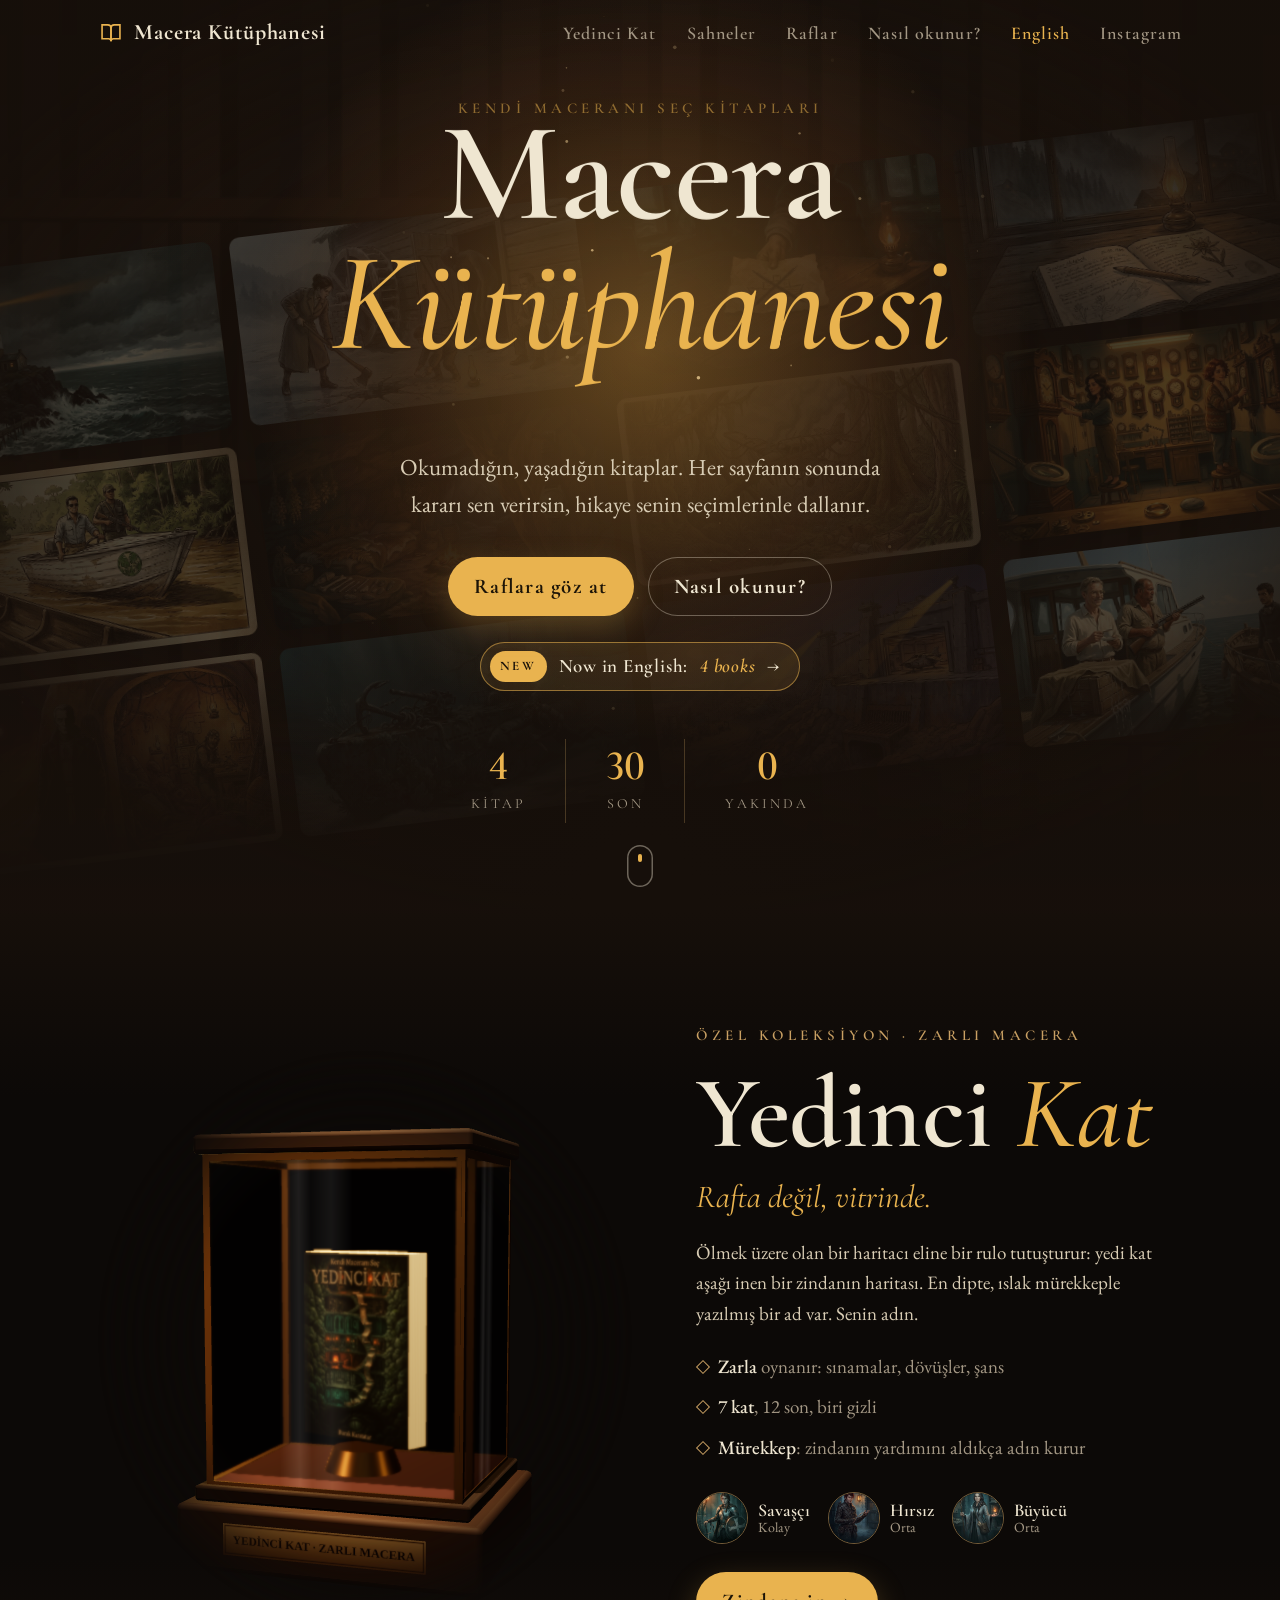
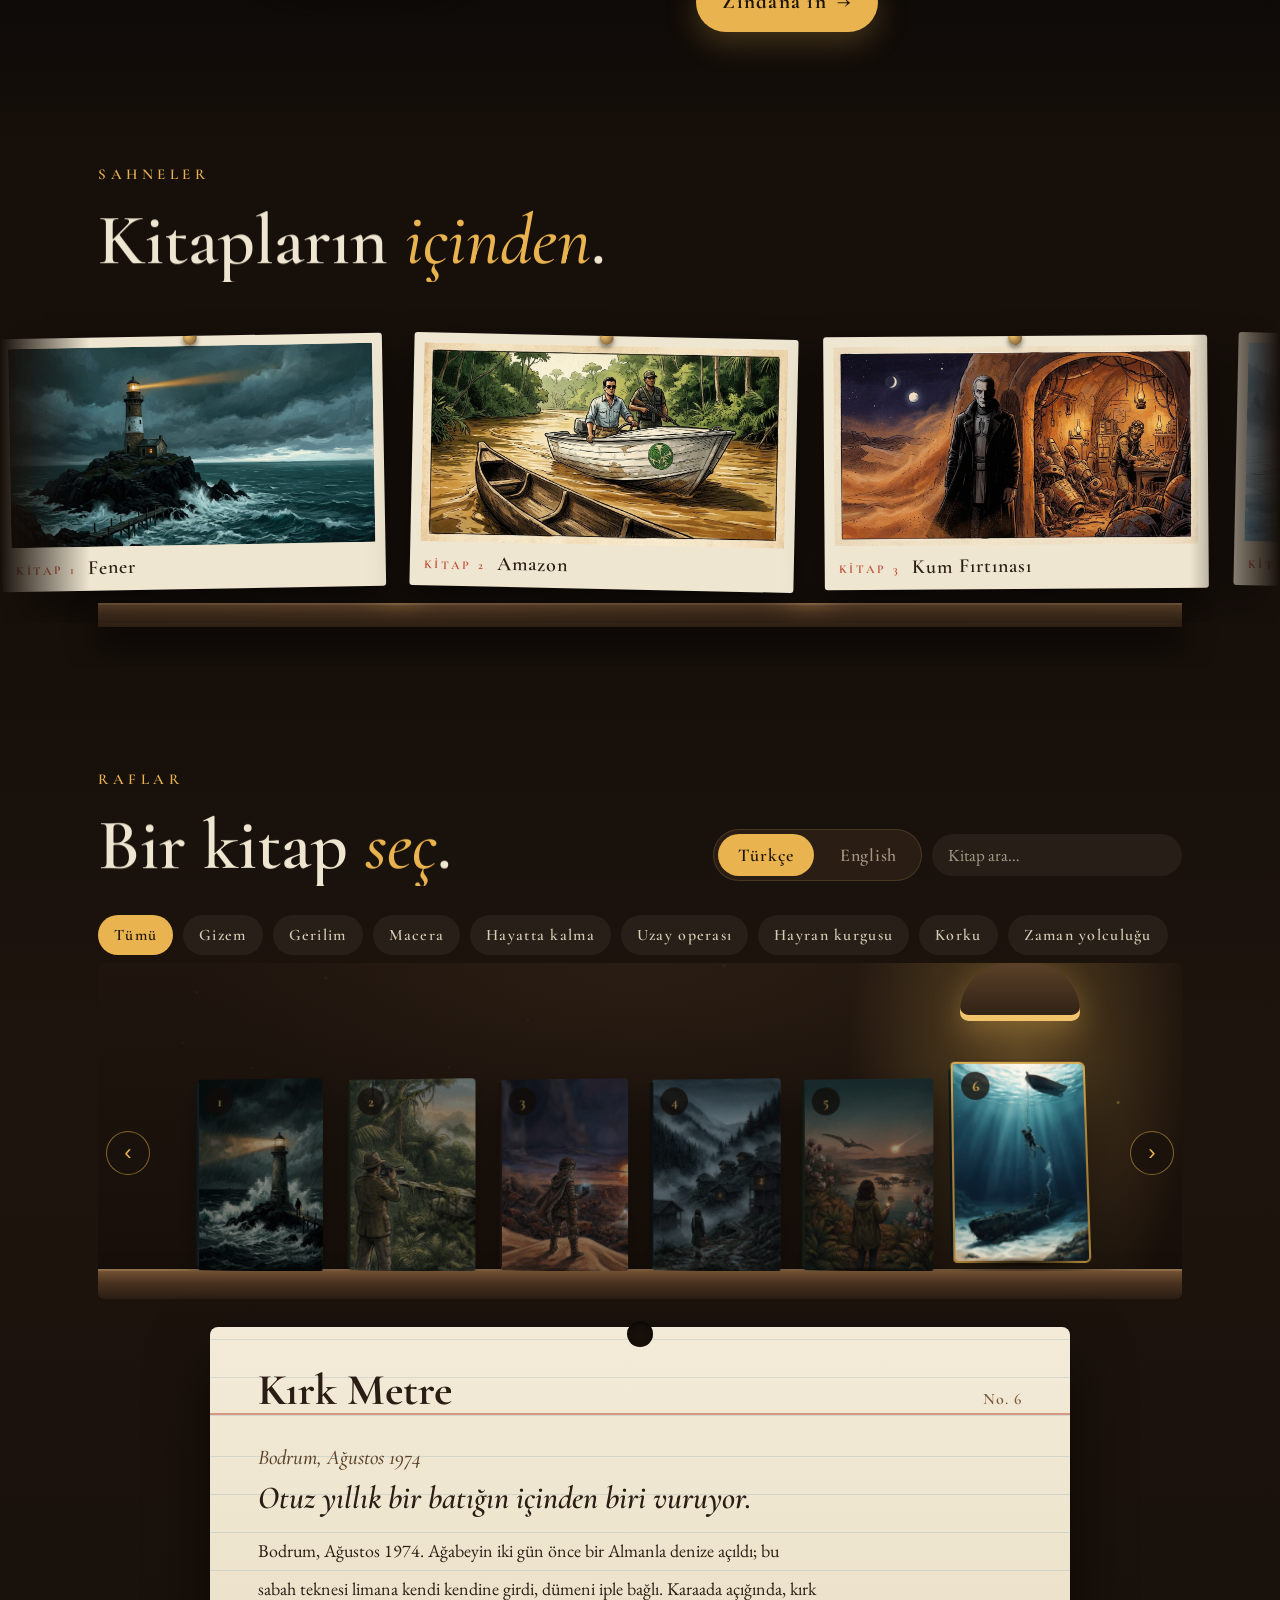
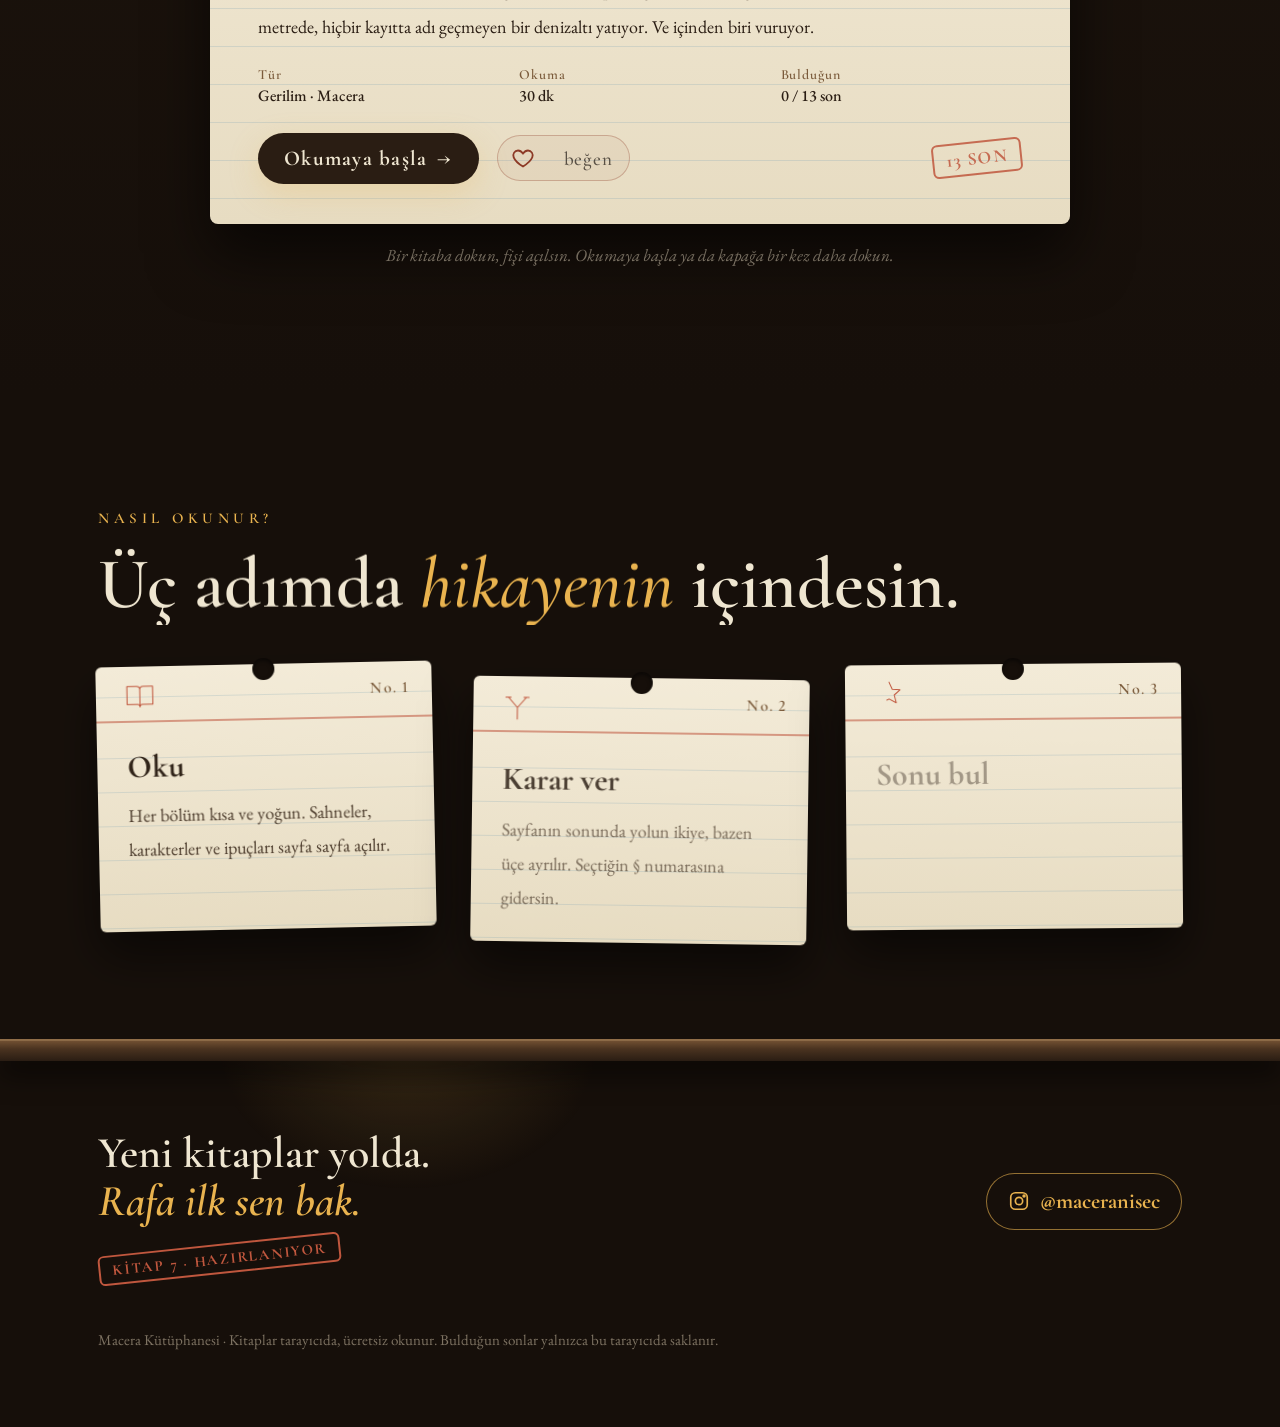
==== commit 9dcad9a5: "Ana sayfa: 'Yeni gelen' yerine Yedinci Kat 3B cam vitrini (Three.js, MeshPhysicalMaterial); alttaki " ====
--- a/index.html
+++ b/index.html
@@ -19,7 +19,7 @@
 <link rel="stylesheet" href="hareket/hareket.css">
 <style>
 /* Macera Kütüphanesi: gece, ahşap raflar, tek bir lamba ışığı.
-   Düzen: tam ekran ışıklı giriş → yeni gelen vitrini → lamba ışığında vitrin rafı ve kütüphane fişi → nasıl okunur → künye. */
+   Düzen: tam ekran ışıklı giriş → Yedinci Kat özel vitrini (Three.js) → lamba ışığında vitrin rafı ve kütüphane fişi → nasıl okunur → künye. */
 :root {
   --night: #160f0a;        /* oda: sıcak koyu kahve */
   --wood: #3b2618;         /* raf ahşabı */
@@ -332,81 +332,31 @@
   .reveal.pre { transform: none; opacity: 1; }
   html { scroll-behavior: auto; }
 }
-/* Zindan: rafların altındaki özel vitrin. Camlı kutuda ağır ağır dönen tek kitap (Yedinci Kat). */
-.zindan { position: relative; padding: clamp(90px, 12vw, 150px) 0 clamp(80px, 10vw, 130px); overflow: hidden;
-  background: radial-gradient(ellipse 60% 45% at 30% 38%, rgba(233,179,79,.10), transparent 70%),
-    linear-gradient(#160f0a, #0b0806 18%, #0b0806 82%, #160f0a); }
-.zindan-basamak { position: absolute; inset: 0 0 auto; height: 70px; opacity: .5;
-  background: repeating-linear-gradient(180deg, transparent 0 13px, rgba(201,160,99,.10) 13px 14px);
-  -webkit-mask: linear-gradient(#000, transparent); mask: linear-gradient(#000, transparent); }
-.zindan-ic { display: grid; grid-template-columns: minmax(0, 1fr) minmax(0, 1.05fr); gap: clamp(36px, 6vw, 90px); align-items: center; }
-.zindan .kicker { color: var(--brass); }
-.zindan h2 { font-family: var(--display); font-weight: 600; font-size: clamp(40px, 6vw, 68px); line-height: 1; margin: 6px 0 22px; }
-.zindan h2 em { color: var(--lamp); font-weight: 500; }
-.zindan-giris { color: var(--paper); margin: 0 0 18px; max-width: 34em; }
-.zindan-ozellik { list-style: none; padding: 0; margin: 0 0 26px; color: var(--mute); }
-.zindan-ozellik li { padding: 5px 0 5px 22px; position: relative; }
-.zindan-ozellik li::before { content: ""; position: absolute; left: 2px; top: 15px; width: 8px; height: 8px; transform: rotate(45deg); border: 1px solid var(--brass); }
-.zindan-ozellik b { color: var(--paper); font-weight: 500; }
-.zindan-sinif { display: flex; gap: 18px; margin: 0 0 30px; flex-wrap: wrap; }
-.zindan-sinif figure { margin: 0; display: flex; align-items: center; gap: 10px; }
-.zindan-sinif img { width: 52px; height: 52px; border-radius: 50%; object-fit: cover; border: 1px solid rgba(201,160,99,.55); }
-.zindan-sinif figcaption { font-family: var(--display); font-weight: 600; font-size: 18px; line-height: 1.1; }
-.zindan-sinif small { display: block; font-family: var(--body); font-weight: 400; font-size: 14px; color: var(--mute); }
-
-.cam-vitrin { position: relative; display: block; width: min(100%, 420px); margin: 0 auto; text-decoration: none; perspective: 1300px; }
-.cam-vitrin .spot { position: absolute; left: 50%; top: -120px; width: 460px; height: 640px; transform: translateX(-50%); pointer-events: none;
-  background: radial-gradient(ellipse 30% 55% at 50% 12%, rgba(255,226,170,.20), rgba(255,226,170,.06) 55%, transparent 72%); }
-.cam-vitrin::before { content: ""; position: absolute; z-index: 4; left: -6px; right: -6px; top: -14px; height: 16px; border-radius: 4px 4px 2px 2px;
-  background: linear-gradient(#4a3020, #2a1a10); box-shadow: inset 0 -1px 0 rgba(201,160,99,.6), 0 6px 14px rgba(0,0,0,.45); }
-.cam { position: relative; display: block; height: 470px; border-radius: 4px 4px 0 0;
-  border: 1px solid rgba(239,230,209,.22); border-bottom: 0;
-  background: linear-gradient(115deg, rgba(255,255,255,.07), rgba(255,255,255,.015) 40%, rgba(255,255,255,.05) 60%, rgba(255,255,255,.01));
-  box-shadow: inset 0 0 0 6px rgba(255,255,255,.02), inset 0 30px 60px rgba(0,0,0,.35), 0 0 60px rgba(233,179,79,.06);
-  overflow: hidden; }
-.cam::before { content: ""; position: absolute; inset: 0; border-left: 1px solid rgba(255,255,255,.28); border-right: 1px solid rgba(255,255,255,.12); pointer-events: none; z-index: 3; }
-.parilti { position: absolute; inset: -20% auto -20% -60%; width: 38%; transform: skewX(-18deg); z-index: 3; pointer-events: none;
-  background: linear-gradient(90deg, transparent, rgba(255,255,255,.12), transparent); animation: parilti 7s ease-in-out infinite; }
-@keyframes parilti { 0%, 55% { left: -60%; } 85%, 100% { left: 130%; } }
-.kitap3b { --g: 210px; --y: 281px; --d: 40px; position: absolute; left: 50%; top: 82px; width: var(--g); height: var(--y); margin-left: calc(var(--g) / -2);
-  transform-style: preserve-3d; animation: kitap-don 22s linear infinite; }
-@keyframes kitap-don { from { transform: rotateX(-7deg) rotateY(0deg); } to { transform: rotateX(-7deg) rotateY(360deg); } }
-.cam-vitrin:hover .kitap3b, .cam-vitrin:focus-visible .kitap3b { animation-play-state: paused; }
-.yuz { position: absolute; display: block; backface-visibility: hidden; }
-.yuz.on, .yuz.arka { width: var(--g); height: var(--y); }
-.yuz.on { transform: translateZ(calc(var(--d) / 2)); }
-.yuz.on img { width: 100%; height: 100%; display: block; object-fit: cover; border-radius: 1px 4px 4px 1px; box-shadow: inset 0 0 0 1px rgba(0,0,0,.4); }
-.yuz.arka { transform: rotateY(180deg) translateZ(calc(var(--d) / 2)); border-radius: 4px 1px 1px 4px;
-  background: radial-gradient(circle at 50% 35%, #2c1f17, #120c09 75%); box-shadow: inset 0 0 0 6px #1a110c, inset 0 0 0 7px rgba(201,160,99,.4);
-  display: flex; flex-direction: column; align-items: center; justify-content: center; gap: 14px; padding: 30px; text-align: center; }
-.yuz.arka b { font-family: var(--display); font-size: 54px; color: var(--brass); line-height: 1; }
-.yuz.arka i { font-family: var(--body); font-size: 15px; color: var(--mute); }
-.yuz.sirt { width: var(--d); height: var(--y); left: calc(50% - var(--d) / 2); transform: rotateY(-90deg) translateZ(calc(var(--g) / 2));
-  background: linear-gradient(90deg, #120c09, #2c1f17 45%, #120c09); display: flex; align-items: center; justify-content: center; }
-.yuz.sirt b { writing-mode: vertical-rl; transform: rotate(180deg); font-family: var(--display); font-weight: 700; font-size: 15px; letter-spacing: .3em; color: var(--brass); }
-.yuz.kenar { width: var(--d); height: calc(var(--y) - 6px); top: 3px; left: calc(50% - var(--d) / 2); transform: rotateY(90deg) translateZ(calc(var(--g) / 2 - 3px));
-  background: repeating-linear-gradient(90deg, #e9dcbc 0 1px, #cfc09c 1px 2px); }
-.yuz.ust, .yuz.alt { width: calc(var(--g) - 3px); height: var(--d); top: calc(50% - var(--d) / 2); background: repeating-linear-gradient(0deg, #e9dcbc 0 1px, #cfc09c 1px 2px); }
-.yuz.ust { transform: rotateX(90deg) translateZ(calc(var(--y) / 2 - 2px)); }
-.yuz.alt { transform: rotateX(-90deg) translateZ(calc(var(--y) / 2 - 2px)); }
-.kul i { position: absolute; bottom: -10px; width: 3px; height: 3px; border-radius: 50%; background: rgba(239,230,209,.55); animation: kul-yuksel 9s linear infinite; }
-.kul i:nth-child(1) { left: 18%; animation-delay: 0s; } .kul i:nth-child(2) { left: 34%; animation-delay: -3s; } .kul i:nth-child(3) { left: 52%; animation-delay: -6s; }
-.kul i:nth-child(4) { left: 66%; animation-delay: -1.5s; } .kul i:nth-child(5) { left: 80%; animation-delay: -4.5s; } .kul i:nth-child(6) { left: 90%; animation-delay: -7.5s; }
-@keyframes kul-yuksel { from { transform: translateY(0); opacity: 0; } 15% { opacity: .8; } to { transform: translateY(-470px) translateX(14px); opacity: 0; } }
-.kaide { position: relative; display: flex; justify-content: center; height: 64px; border-radius: 0 0 6px 6px;
-  background: linear-gradient(#4a3020, #2a1a10 60%, #1c120b); box-shadow: 0 30px 50px rgba(0,0,0,.55), inset 0 1px 0 rgba(201,160,99,.45); }
-.kaide::before { content: ""; position: absolute; inset: -8px 6% auto; height: 8px; background: radial-gradient(ellipse at center, rgba(0,0,0,.55), transparent 70%); }
-.plaka { align-self: center; font-family: var(--display); font-weight: 700; font-size: 15px; letter-spacing: .14em; text-transform: uppercase; color: #2a1a0c;
-  padding: 5px 16px; border-radius: 3px; background: linear-gradient(#e2c389, #b48a4c); box-shadow: inset 0 1px 0 rgba(255,255,255,.5), 0 2px 6px rgba(0,0,0,.5); }
-.cam-vitrin:hover .plaka { background: linear-gradient(#efd39c, #c49a58); }
-@media (max-width: 860px) {
-  .zindan-ic { grid-template-columns: minmax(0, 1fr); }
-  .cam { height: 400px; } .kitap3b { --g: 180px; --y: 241px; --d: 34px; top: 74px; }
-}
-@media (prefers-reduced-motion: reduce) {
-  .kitap3b { animation: none; transform: rotateX(-5deg) rotateY(-24deg); }
-  .parilti, .kul { display: none; }
-}
+/* Özel vitrin: en üstte, camlı kutuda dönen Yedinci Kat (Three.js, vitrin3b/). Raflardan ve katalogdan ayrı. */
+.ozel { position: relative; padding: clamp(60px, 9vw, 110px) 0; overflow: hidden; isolation: isolate;
+  background: linear-gradient(var(--night), #0c0907 22%, #0c0907 78%, var(--night)); }
+.ozel-ic { display: grid; grid-template-columns: minmax(0, 1.1fr) minmax(0, 1fr); gap: clamp(28px, 5vw, 70px); align-items: center; }
+.ozel-sahne { position: relative; display: block; aspect-ratio: 1 / 1.08; width: 100%; max-width: 560px; margin: 0 auto; cursor: pointer; }
+.ozel-sahne canvas { position: absolute; inset: 0; width: 100% !important; height: 100% !important; display: block;
+  -webkit-mask-image: radial-gradient(ellipse 50% 50% at 50% 52%, #000 62%, transparent 100%); mask-image: radial-gradient(ellipse 50% 50% at 50% 52%, #000 62%, transparent 100%); }
+.ozel-sahne .yedek { position: absolute; left: 50%; top: 50%; width: 46%; height: auto; transform: translate(-50%, -50%) rotateY(-14deg); border-radius: 3px 8px 8px 3px;
+  box-shadow: -14px 24px 50px rgba(0,0,0,.65); transition: opacity .6s; }
+.ozel-sahne.hazir .yedek { opacity: 0; pointer-events: none; }
+.ozel .kicker { color: var(--brass); }
+.ozel h2 { font-family: var(--display); font-weight: 600; font-size: clamp(56px, 8vw, 104px); line-height: .95; margin: 6px 0 8px; }
+.ozel h2 em { color: var(--lamp); font-weight: 500; }
+.ozel-slogan { font-family: var(--display); font-size: clamp(24px, 2.6vw, 32px); color: var(--lamp); margin: 0 0 16px; font-style: italic; }
+.ozel-giris { margin: 0 0 18px; max-width: 34em; color: #d8ccb4; }
+.ozel-ozellik { list-style: none; padding: 0; margin: 0 0 24px; color: var(--mute); }
+.ozel-ozellik li { padding: 5px 0 5px 22px; position: relative; }
+.ozel-ozellik li::before { content: ""; position: absolute; left: 2px; top: 15px; width: 8px; height: 8px; transform: rotate(45deg); border: 1px solid var(--brass); }
+.ozel-ozellik b { color: var(--paper); font-weight: 500; }
+.ozel-sinif { display: flex; gap: 18px; margin: 0 0 28px; flex-wrap: wrap; }
+.ozel-sinif figure { margin: 0; display: flex; align-items: center; gap: 10px; }
+.ozel-sinif img { width: 52px; height: 52px; border-radius: 50%; object-fit: cover; border: 1px solid rgba(201,160,99,.55); }
+.ozel-sinif figcaption { font-family: var(--display); font-weight: 600; font-size: 18px; line-height: 1.1; }
+.ozel-sinif small { display: block; font-family: var(--body); font-weight: 400; font-size: 14px; color: var(--mute); }
+@media (max-width: 860px) { .ozel-ic { grid-template-columns: minmax(0, 1fr); } .ozel-sahne { max-width: 440px; } }
 
 </style>
 </head>
@@ -418,10 +368,9 @@
       Macera Kütüphanesi
     </a>
     <ul>
-      <li><a href="#vitrin">Yeni gelen</a></li>
+      <li><a href="#vitrin">Yedinci Kat</a></li>
       <li><a href="#sahneler">Sahneler</a></li>
       <li><a href="#raf">Raflar</a></li>
-      <li><a href="#zindan">Zindan</a></li>
       <li><a href="#nasil">Nasıl okunur?</a></li>
       <li class="keep" id="nav-en-li" hidden><a id="nav-en" href="#raf" data-dil="en" lang="en">English</a></li>
       <li class="keep"><a id="nav-ig" href="#" target="_blank" rel="noopener">Instagram</a></li>
@@ -449,9 +398,29 @@
   <div class="cue" aria-hidden="true"></div>
 </header>
 
-<section class="featured" id="vitrin">
-  <div class="feat-bg" id="feat-bg" aria-hidden="true"></div>
-  <div class="wrap feat reveal" id="feat"></div>
+<section class="ozel" id="vitrin" aria-labelledby="ozel-baslik">
+  <div class="wrap ozel-ic">
+    <a class="ozel-sahne" href="yedinci-kat/" data-vitrin3b data-kapak="yedinci-kat/gorseller/kapak.webp" aria-label="Yedinci Kat: zindana in">
+      <img class="yedek" src="yedinci-kat/gorseller/kapak.webp" alt="" width="720" height="964">
+    </a>
+    <div class="ozel-yazi reveal">
+      <p class="kicker">Özel koleksiyon · Zarlı macera</p>
+      <h2 id="ozel-baslik">Yedinci <em>Kat</em></h2>
+      <p class="ozel-slogan">Rafta değil, vitrinde.</p>
+      <p class="ozel-giris">Ölmek üzere olan bir haritacı eline bir rulo tutuşturur: yedi kat aşağı inen bir zindanın haritası. En dipte, ıslak mürekkeple yazılmış bir ad var. Senin adın.</p>
+      <ul class="ozel-ozellik">
+        <li><b>Zarla</b> oynanır: sınamalar, dövüşler, şans</li>
+        <li><b>7 kat</b>, 12 son, biri gizli</li>
+        <li><b>Mürekkep</b>: zindanın yardımını aldıkça adın kurur</li>
+      </ul>
+      <div class="ozel-sinif">
+        <figure><img src="yedinci-kat/gorseller/sinif_savasci_kadin.webp" alt="" width="96" height="96" loading="lazy"><figcaption>Savaşçı<small>Kolay</small></figcaption></figure>
+        <figure><img src="yedinci-kat/gorseller/sinif_hirsiz_erkek.webp" alt="" width="96" height="96" loading="lazy"><figcaption>Hırsız<small>Orta</small></figcaption></figure>
+        <figure><img src="yedinci-kat/gorseller/sinif_buyucu_kadin.webp" alt="" width="96" height="96" loading="lazy"><figcaption>Büyücü<small>Orta</small></figcaption></figure>
+      </div>
+      <a class="btn" href="yedinci-kat/">Zindana in <span aria-hidden="true">→</span></a>
+    </div>
+  </div>
 </section>
 
 <section class="scenes" id="sahneler">
@@ -491,44 +460,6 @@
   </div>
 </section>
 
-<section class="zindan" id="zindan" aria-labelledby="zindan-baslik">
-  <div class="zindan-basamak" aria-hidden="true"></div>
-  <div class="wrap zindan-ic">
-    <a class="cam-vitrin reveal" href="yedinci-kat/" aria-label="Yedinci Kat: zindana in">
-      <span class="spot" aria-hidden="true"></span>
-      <span class="cam" aria-hidden="true">
-        <span class="parilti"></span>
-        <span class="kitap3b">
-          <span class="yuz on"><img src="yedinci-kat/gorseller/kapak.webp" alt="" width="720" height="964" loading="lazy" decoding="async"></span>
-          <span class="yuz arka"><b>VII</b><i>Yedi kat aşağıda, adın ıslak mürekkeple yazılı.</i></span>
-          <span class="yuz sirt"><b>YEDİNCİ KAT</b></span>
-          <span class="yuz kenar"></span>
-          <span class="yuz ust"></span>
-          <span class="yuz alt"></span>
-        </span>
-        <span class="kul" aria-hidden="true"><i></i><i></i><i></i><i></i><i></i><i></i></span>
-      </span>
-      <span class="kaide" aria-hidden="true"><span class="plaka">Yedinci Kat · Zarlı macera</span></span>
-    </a>
-    <div class="zindan-yazi reveal">
-      <p class="kicker">Aşağı kat · Özel koleksiyon</p>
-      <h2 id="zindan-baslik">Rafta değil, <em>vitrinde</em>.</h2>
-      <p class="zindan-giris">Ölmek üzere olan bir haritacı eline bir rulo tutuşturur: yedi kat aşağı inen bir zindanın haritası. En dipte, ıslak mürekkeple yazılmış bir ad var. Senin adın.</p>
-      <ul class="zindan-ozellik">
-        <li><b>Zarla</b> oynanır: sınamalar, dövüşler, şans</li>
-        <li><b>7 kat</b>, 12 son, biri gizli</li>
-        <li><b>Mürekkep</b>: zindanın yardımını aldıkça adın kurur</li>
-      </ul>
-      <div class="zindan-sinif">
-        <figure><img src="yedinci-kat/gorseller/sinif_savasci_kadin.webp" alt="" width="96" height="96" loading="lazy"><figcaption>Savaşçı<small>Kolay</small></figcaption></figure>
-        <figure><img src="yedinci-kat/gorseller/sinif_hirsiz_erkek.webp" alt="" width="96" height="96" loading="lazy"><figcaption>Hırsız<small>Orta</small></figcaption></figure>
-        <figure><img src="yedinci-kat/gorseller/sinif_buyucu_kadin.webp" alt="" width="96" height="96" loading="lazy"><figcaption>Büyücü<small>Orta</small></figcaption></figure>
-      </div>
-      <a class="btn" href="yedinci-kat/">Zindana in <span aria-hidden="true">→</span></a>
-    </div>
-  </div>
-</section>
-
 <section class="how" id="nasil">
   <div class="wrap">
     <div class="sec-head reveal"><div><p class="kicker">Nasıl okunur?</p><h2>Üç adımda <em>hikayenin</em> içindesin.</h2></div></div>
@@ -618,52 +549,6 @@
       track.appendChild(card);
     });
     sc.appendChild(track);
-  }
-
-  /* vitrin: en yeni yayındaki kitap */
-  const F = [...live].filter((b) => !b.dil || b.dil === "tr").sort((a, b) => (b.eklenme || "").localeCompare(a.eklenme || "") || (b.kitapNo || 0) - (a.kitapNo || 0))[0];
-  if (F) {
-    const got = found(F), total = F.sonSayisi || 0, C = 2 * Math.PI * 22;
-    $("#feat").innerHTML = `
-      <div class="tilt"><span class="damga-k yeni" aria-hidden="true">Yeni geldi</span><div class="cv" id="feat-cv" role="link" tabindex="0" aria-label="${esc(F.baslik)} kitabını aç">
-        <img src="${esc(F.kapak)}" alt="">
-        <div class="cv-text"><div><div class="band">${esc(F.seri)} · Kitap ${F.kitapNo}</div><div class="t" style="font-size:clamp(28px, ${Math.min(19, 85 / (Math.max(...F.baslik.split(/\s+/).map((w) => w.length)) * 0.92)).toFixed(1)}cqi, 84px)">${esc(F.baslik.toLocaleUpperCase("tr"))}</div></div>
-          <div><div class="s">${esc(F.altBaslik)}</div><div class="a">${esc(F.yazar)}</div></div></div>
-        <div class="shine"></div></div></div>
-      <div>
-        <p class="kicker">Yeni gelen · Kitap ${F.kitapNo}</p>
-        <h3>${esc(F.baslik)}</h3>
-        <p class="sub">${esc(F.altBaslik)} · ${esc(F.yazar)}</p>
-        <p class="slogan">${esc(F.slogan)}</p>
-        <p class="desc">${esc(F.tanitim)}</p>
-        <div class="chips">${F.tur.map((t) => `<span class="chip">${esc(t)}</span>`).join("")}<span class="chip">${esc(F.okumaSuresi)}</span><span class="chip">${total} son</span></div>
-        <div class="feat-actions">
-          <button class="btn" id="feat-go" type="button">${got ? "Yeniden oku" : "Okumaya başla"} <span aria-hidden="true">→</span></button>
-          <div class="ring" title="Bu tarayıcıda bulduğun sonlar">
-            <svg viewBox="0 0 52 52" aria-hidden="true"><circle class="bg" cx="26" cy="26" r="22"/><circle class="fg" id="ringfg" cx="26" cy="26" r="22" stroke-dasharray="${C}" stroke-dashoffset="${C}"/></svg>
-            <div><b>${got} / ${total}</b>son buldun</div>
-          </div>
-        </div>
-      </div>`;
-    $("#vitrin").style.setProperty("--acc", (F.sirt && F.sirt.yazi) || "#e9b34f");
-    const fbg = $("#feat-bg"), fimgs = (F.gorseller || []).slice(0, 8);
-    if (fbg && fimgs.length) {
-      fbg.innerHTML = fimgs.map((g, k) => `<img src="${esc(g)}" alt=""${k ? ' loading="lazy"' : ""} class="${k ? "" : "on"}">`).join("");
-      const ims = fbg.querySelectorAll("img"); let cur = 0;
-      if (!reduce && ims.length > 1) setInterval(() => { ims[cur].classList.remove("on"); cur = (cur + 1) % ims.length; ims[cur].classList.add("on"); }, 6000);
-    }
-    const ring = $("#ringfg");
-    setTimeout(() => { ring.style.strokeDashoffset = C * (1 - (total ? got / total : 0)); }, 400);
-    const cv = $("#feat-cv");
-    cv.addEventListener("pointermove", (e) => {
-      const r = cv.getBoundingClientRect(), x = (e.clientX - r.left) / r.width - 0.5, y = (e.clientY - r.top) / r.height - 0.5;
-      cv.style.setProperty("--ry", (x * 22) + "deg"); cv.style.setProperty("--rx", (-y * 16) + "deg"); cv.style.setProperty("--sx", (100 - (x + 0.5) * 100) + "%");
-    });
-    cv.addEventListener("pointerleave", () => { cv.style.removeProperty("--ry"); cv.style.removeProperty("--rx"); cv.style.removeProperty("--sx"); });
-    const open = () => openBook(F, cv);
-    cv.addEventListener("click", open);
-    cv.addEventListener("keydown", (e) => { if (e.key === "Enter" || e.key === " ") { e.preventDefault(); open(); } });
-    $("#feat-go").addEventListener("click", open);
   }
 
   /* raf: tek raf, Türkçe/English sekmesi. Seçilen kitaba lamba kayar, altta kütüphane fişi açılır. */
@@ -877,5 +762,6 @@
 <script src="hareket/gsap.min.js" defer></script>
 <script src="hareket/ScrollTrigger.min.js" defer></script>
 <script src="hareket/hareket.js" defer></script>
+<script type="module" src="vitrin3b/vitrin.js"></script>
 </body>
 </html>
